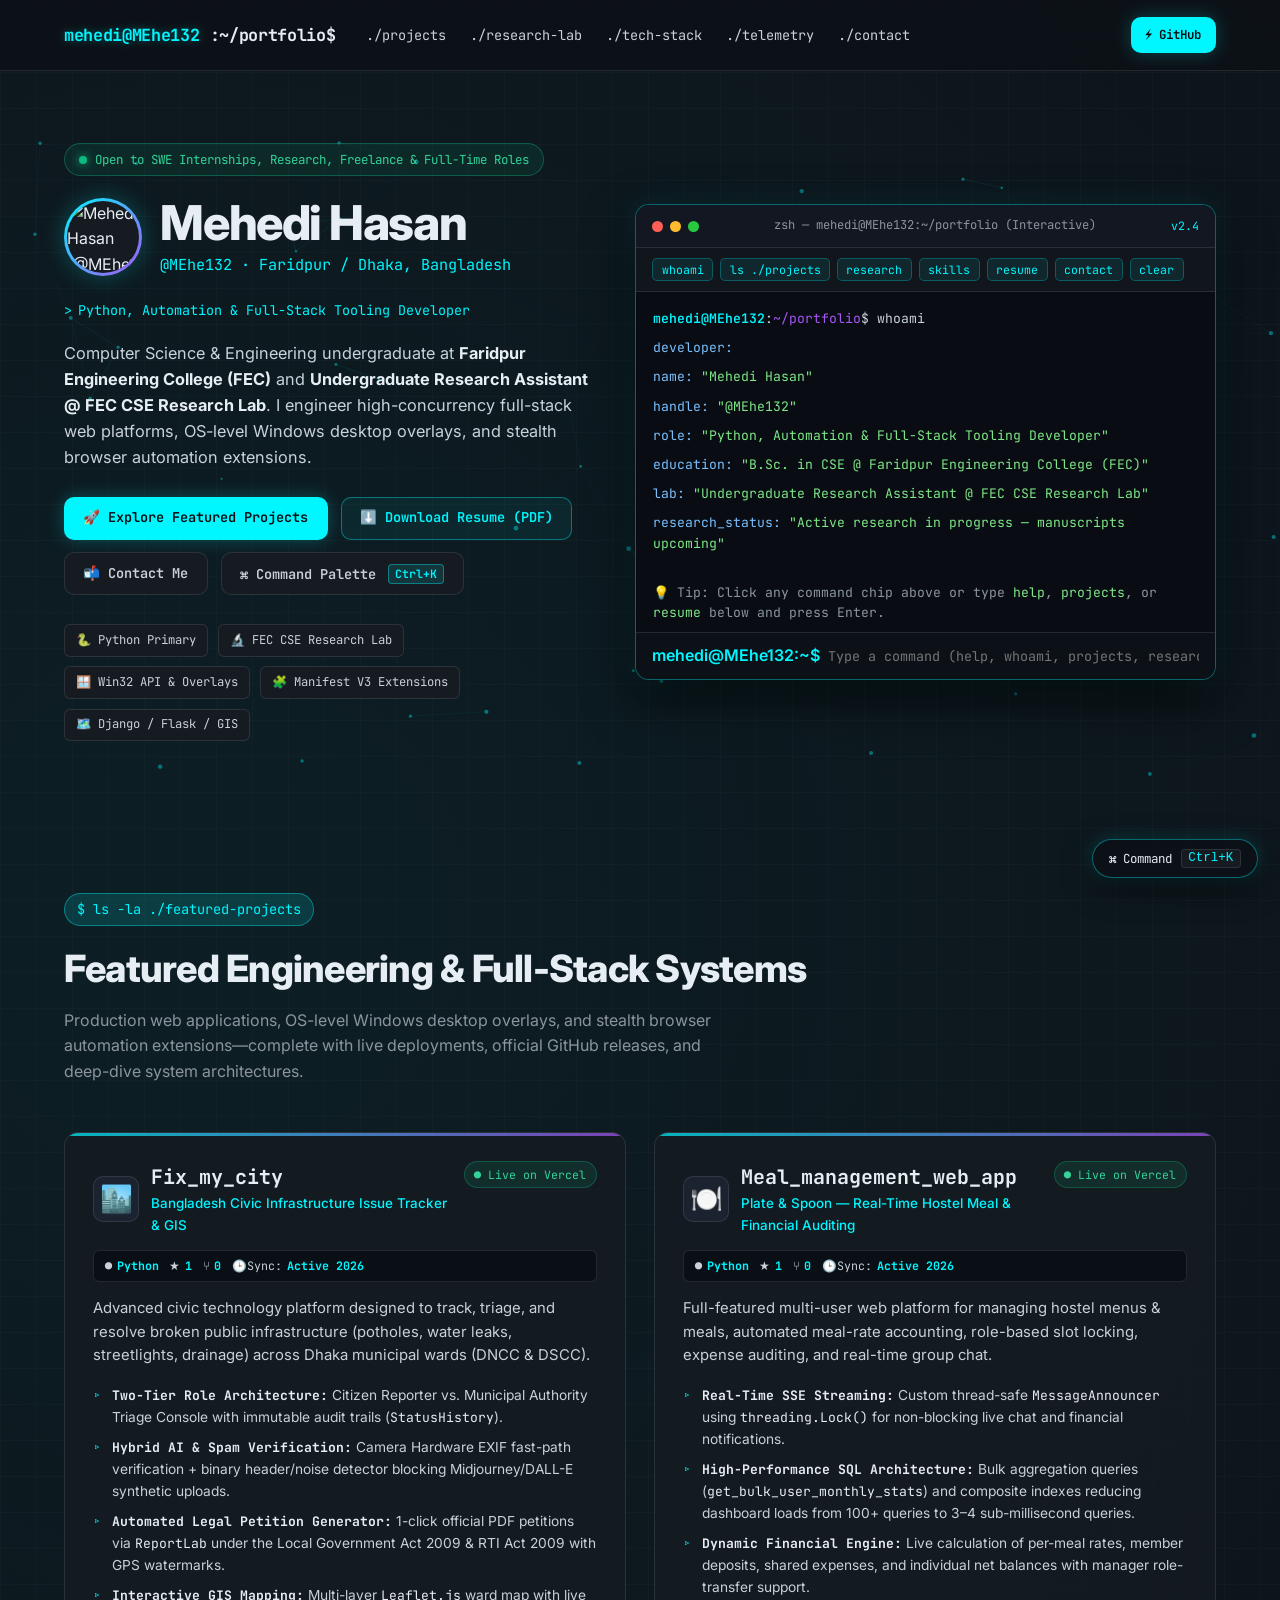
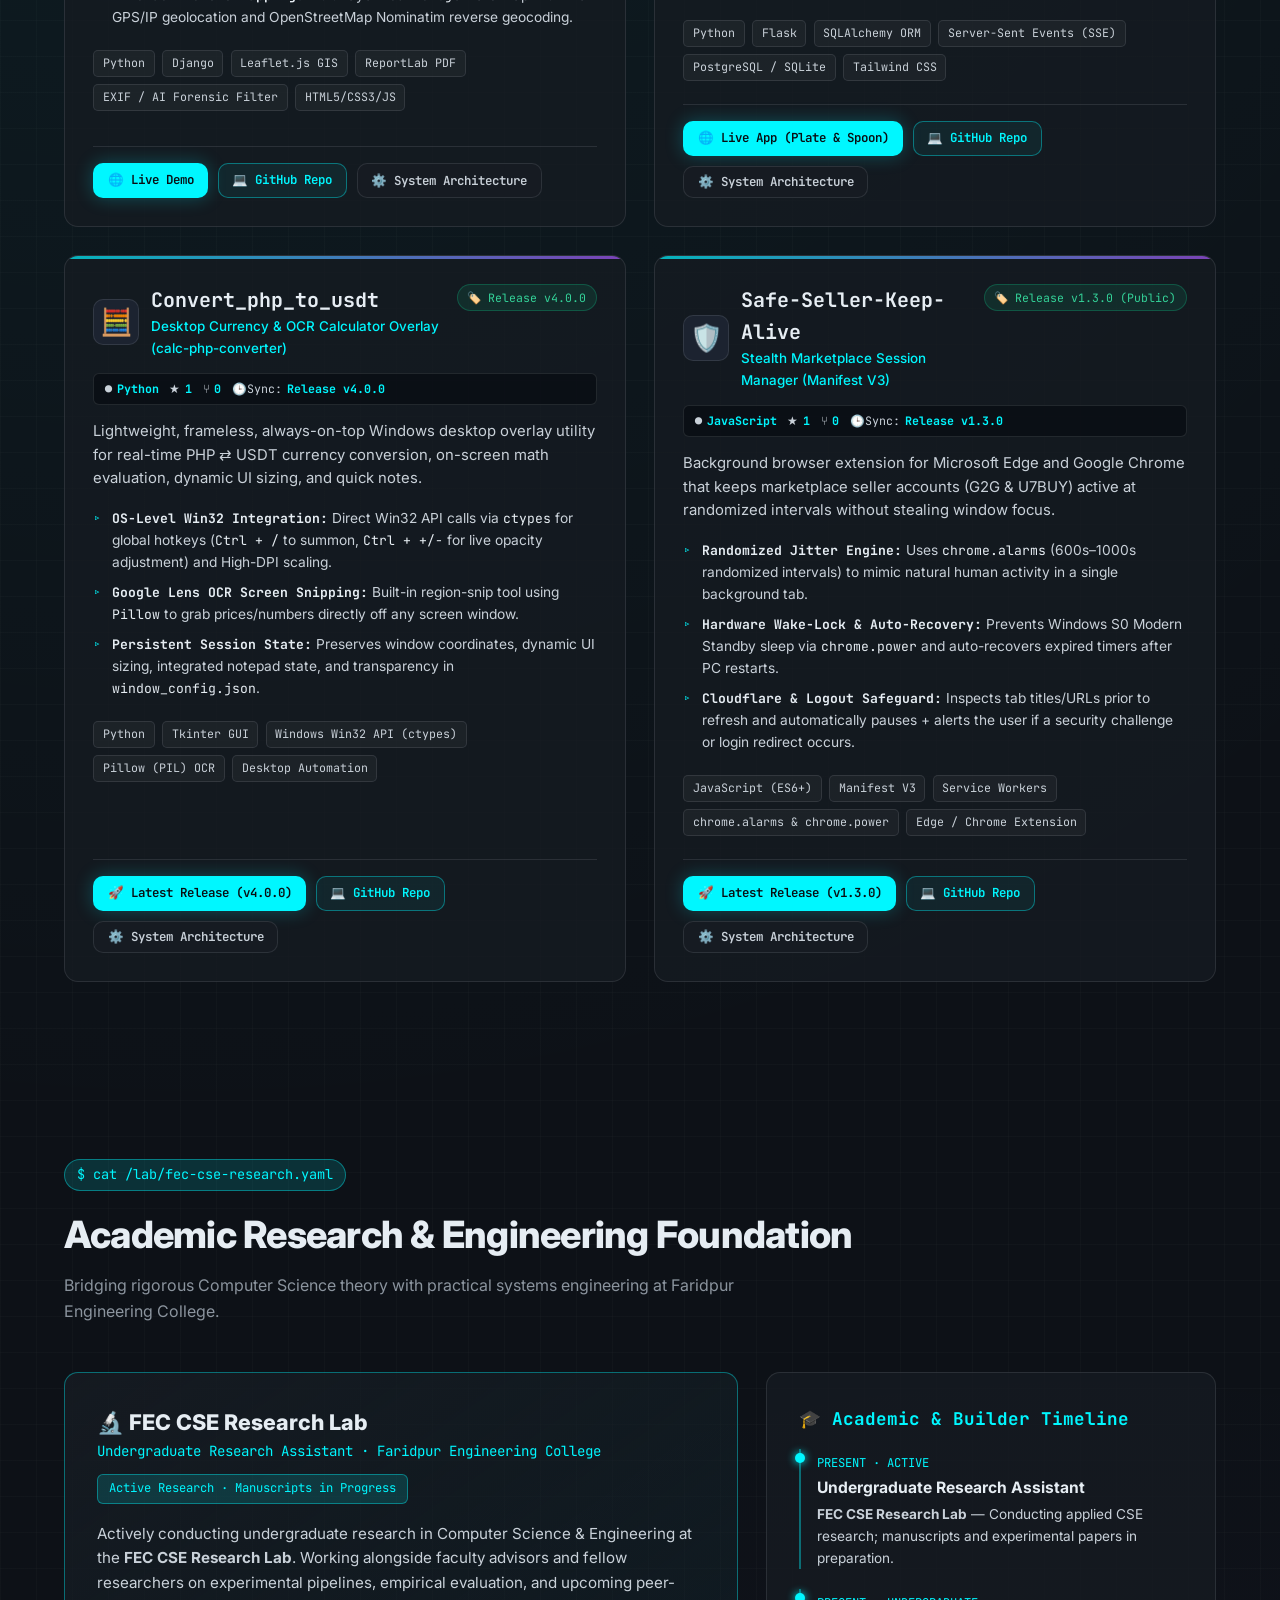
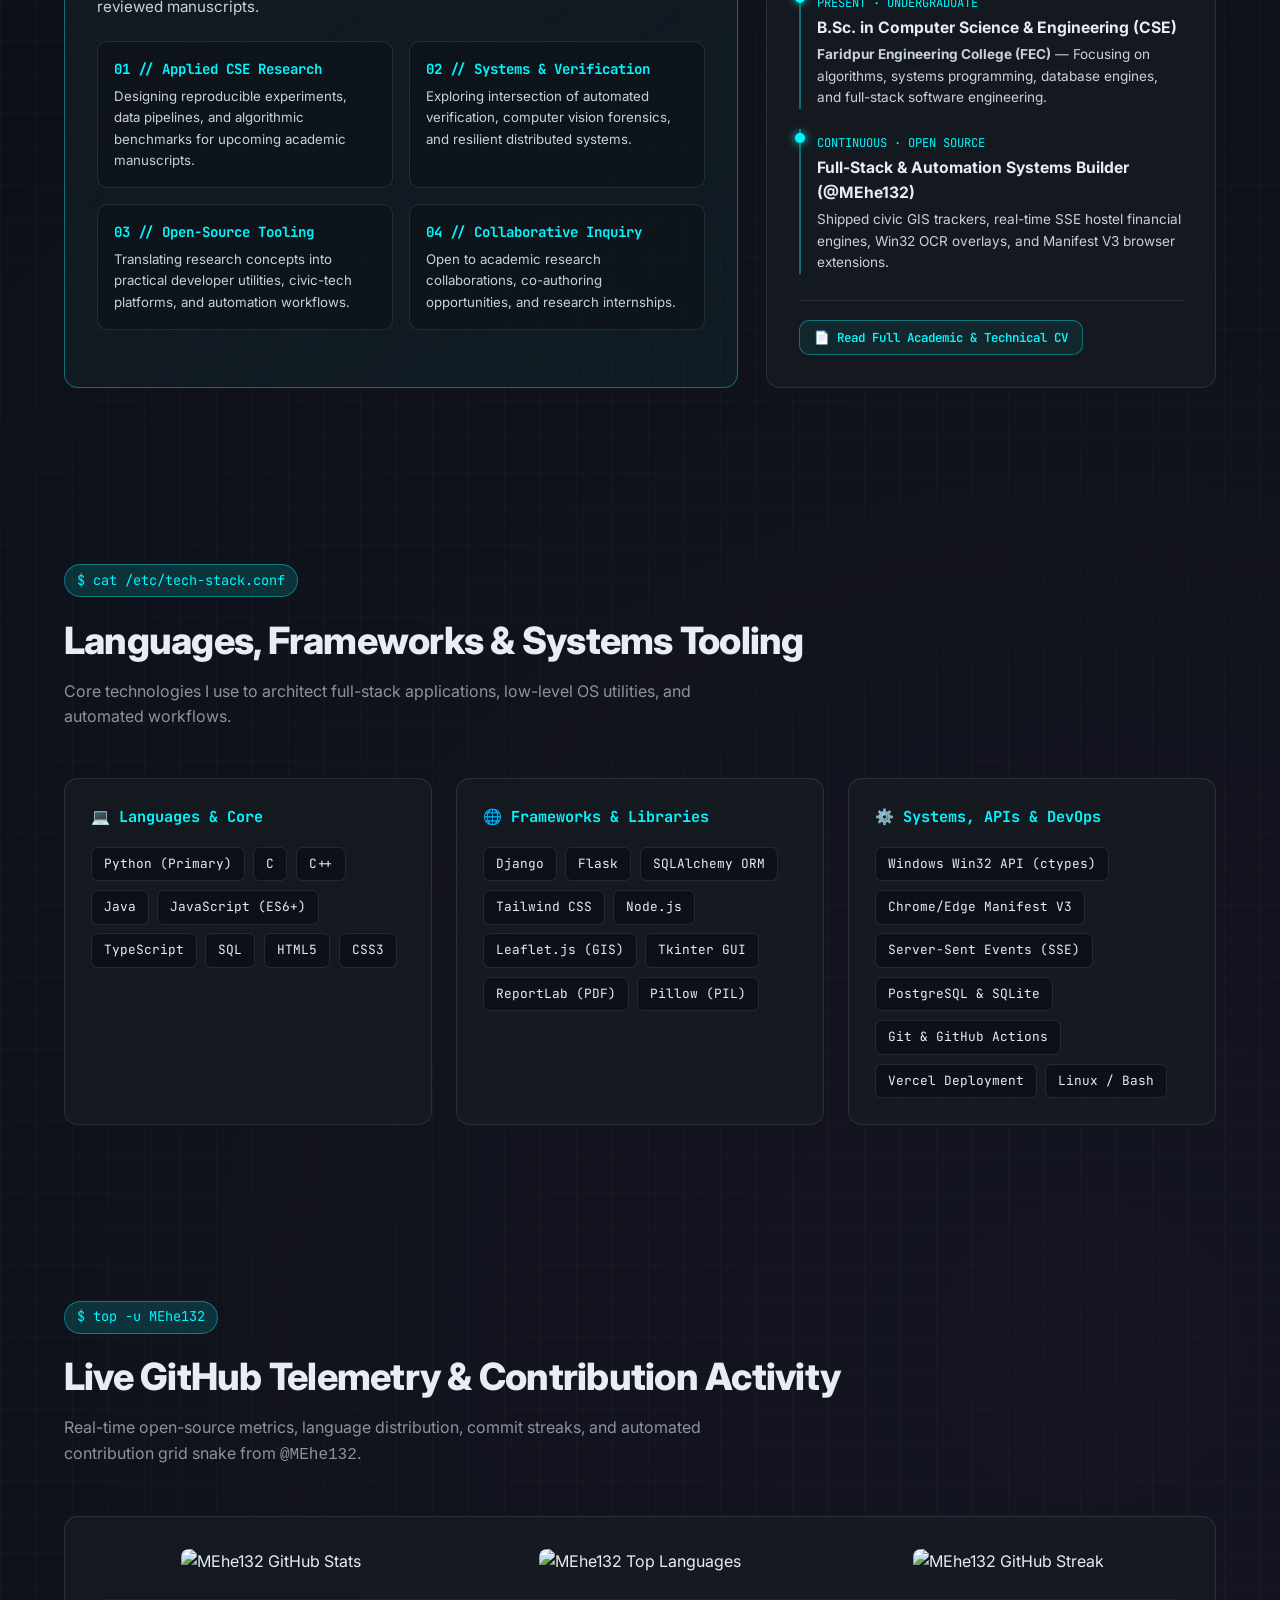
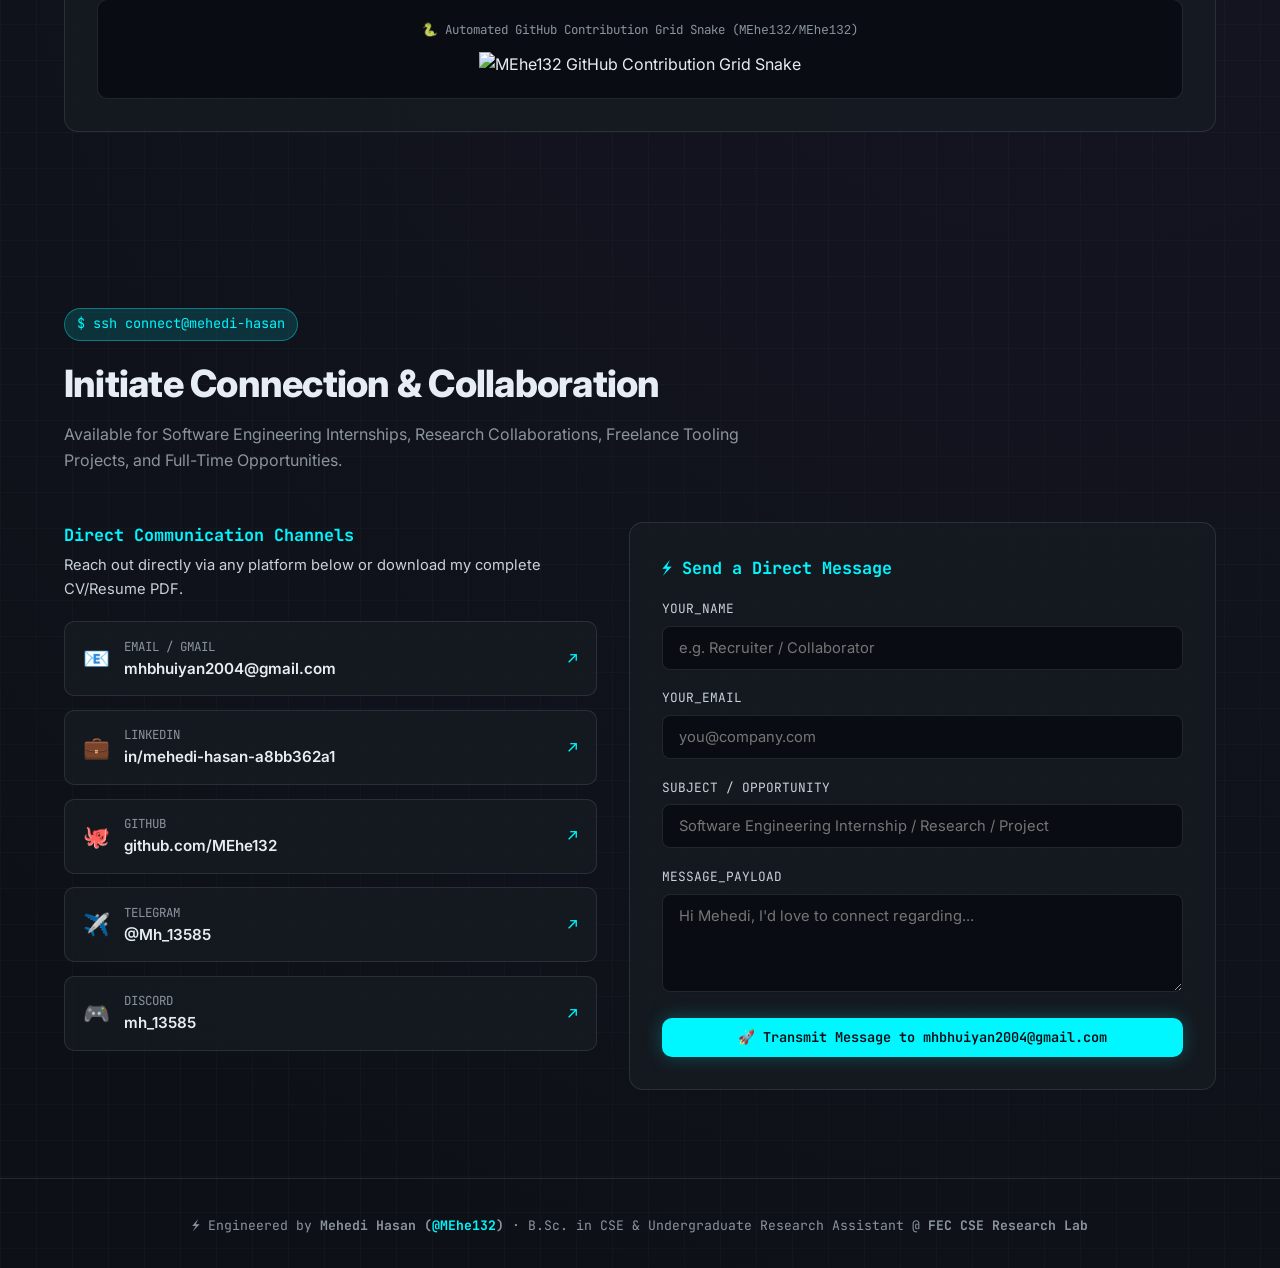
==== index.html @ b407f509 "v2.1.0: Cache-bust styles.css & script.js, remove all brand-cursor elements, and enforce strict sing" ====
<!DOCTYPE html>
<html lang="en">
<head>
  <meta charset="UTF-8" />
  <meta name="viewport" content="width=device-width, initial-scale=1.0" />
  <title>Mehedi Hasan (MEhe132) — Python, Automation &amp; Full-Stack Tooling Developer</title>
  <meta name="description" content="Portfolio of Mehedi Hasan (@MEhe132) — Python, Automation & Full-Stack Tooling Developer, B.Sc. in CSE Undergraduate & Research Assistant at FEC CSE Research Lab, Faridpur Engineering College." />
  <meta name="author" content="Mehedi Hasan" />
  <meta name="theme-color" content="#0D1117" />

  <!-- Open Graph / Social Preview -->
  <meta property="og:type" content="website" />
  <meta property="og:title" content="Mehedi Hasan (@MEhe132) — Developer &amp; CSE Research Portfolio" />
  <meta property="og:description" content="Python, Automation & Full-Stack Builder ⚡ | CSE Undergrad & Research Assistant @ FEC CSE Research Lab 🔬 | Building tools, web apps & extensions." />
  <meta property="og:image" content="https://github.com/MEhe132.png" />

  <!-- Google Fonts: Inter & JetBrains Mono -->
  <link rel="preconnect" href="https://fonts.googleapis.com" />
  <link rel="preconnect" href="https://fonts.gstatic.com" crossorigin />
  <link href="https://fonts.googleapis.com/css2?family=Inter:wght@400;500;600;700;800&family=JetBrains+Mono:ital,wght@0,400;0,500;0,600;0,700;1,400&display=swap" rel="stylesheet" />

  <link rel="icon" type="image/png" href="https://github.com/MEhe132.png" />
  <link rel="stylesheet" href="styles.css?v=2.1.0" />
</head>
<body>

  <!-- ======================= TOP NAVIGATION ======================= -->
  <header class="navbar">
    <div class="container nav-inner">
      <a href="#top" class="brand">
        <span class="brand-prompt">mehedi@MEhe132</span><span>:~/portfolio$</span>
      </a>

      <nav aria-label="Primary Navigation">
        <ul class="nav-links">
          <li><a href="#projects">./projects</a></li>
          <li><a href="#research">./research-lab</a></li>
          <li><a href="#skills">./tech-stack</a></li>
          <li><a href="#telemetry">./telemetry</a></li>
          <li><a href="#contact">./contact</a></li>
        </ul>
      </nav>

      <div class="nav-actions">
        <span class="btn btn-outline btn-sm" style="visibility: hidden; pointer-events: none;" aria-hidden="true">
          📄 View / Download CV
        </span>
        <a href="https://github.com/MEhe132" target="_blank" rel="noopener" class="btn btn-primary btn-sm">
          ⚡ GitHub
        </a>
      </div>
    </div>
  </header>

  <main id="top">
    <!-- ======================= HERO SECTION ======================= -->
    <section class="hero">
      <canvas id="cyber-network-canvas" aria-hidden="true"></canvas>
      <div class="container hero-grid">
        <!-- Left Column: Identity & CTA -->
        <div>
          <div class="status-pill">
            <span class="status-dot"></span>
            <span>Open to SWE Internships, Research, Freelance &amp; Full-Time Roles</span>
          </div>

          <div class="hero-identity">
            <div class="avatar-wrap">
              <img src="https://github.com/MEhe132.png" alt="Mehedi Hasan (@MEhe132)" fetchpriority="high" />
            </div>
            <div>
              <h1 class="hero-name">Mehedi Hasan</h1>
              <div class="hero-handle">@MEhe132 · Faridpur / Dhaka, Bangladesh</div>
            </div>
          </div>

          <div class="hero-typing-wrap" aria-live="polite">
            <span class="hero-typing-prefix">&gt;</span>
            <span id="hero-typing-text">Python, Automation &amp; Full-Stack Tooling Developer</span>
          </div>

          <p class="hero-bio">
            Computer Science &amp; Engineering undergraduate at <strong>Faridpur Engineering College (FEC)</strong> and
            <strong>Undergraduate Research Assistant @ FEC CSE Research Lab</strong>. I engineer high-concurrency full-stack web platforms,
            OS-level Windows desktop overlays, and stealth browser automation extensions.
          </p>

          <div class="hero-cta-group">
            <a href="#projects" class="btn btn-primary">🚀 Explore Featured Projects</a>
            <a href="assets/Mehedi_Hasan_Resume.pdf" download="Mehedi_Hasan_Resume.pdf" class="btn btn-outline">⬇️ Download Resume (PDF)</a>
            <a href="#contact" class="btn btn-ghost">📬 Contact Me</a>
            <button type="button" class="btn btn-ghost" id="hero-cmdk-btn" title="Open Command Palette (Ctrl + K)">
              ⌘ Command Palette <kbd class="kbd-hint">Ctrl+K</kbd>
            </button>
          </div>

          <div class="quick-badges">
            <span class="quick-badge">🐍 Python Primary</span>
            <span class="quick-badge">🔬 FEC CSE Research Lab</span>
            <span class="quick-badge">🪟 Win32 API &amp; Overlays</span>
            <span class="quick-badge">🧩 Manifest V3 Extensions</span>
            <span class="quick-badge">🗺️ Django / Flask / GIS</span>
          </div>
        </div>

        <!-- Right Column: Interactive Terminal Emulator -->
        <div class="terminal-card" aria-label="Interactive Developer Terminal">
          <div class="terminal-header">
            <div class="terminal-dots">
              <span class="dot red"></span>
              <span class="dot yellow"></span>
              <span class="dot green"></span>
            </div>
            <div class="terminal-title">zsh — mehedi@MEhe132:~/portfolio (Interactive)</div>
            <div style="font-family: var(--font-mono); font-size: 0.72rem; color: var(--cyan);">v2.4</div>
          </div>

          <div class="terminal-chips" aria-label="Quick terminal commands">
            <button type="button" class="cmd-chip" data-cmd="whoami">whoami</button>
            <button type="button" class="cmd-chip" data-cmd="projects">ls ./projects</button>
            <button type="button" class="cmd-chip" data-cmd="research">research</button>
            <button type="button" class="cmd-chip" data-cmd="skills">skills</button>
            <button type="button" class="cmd-chip" data-cmd="resume">resume</button>
            <button type="button" class="cmd-chip" data-cmd="contact">contact</button>
            <button type="button" class="cmd-chip" data-cmd="clear">clear</button>
          </div>

          <div class="terminal-body" id="terminal-output">
            <div class="term-line"><span class="term-prompt">mehedi@MEhe132</span>:<span class="term-path">~/portfolio</span>$ whoami</div>
            <div class="term-line"><span class="term-key">developer:</span></div>
            <div class="term-line">  <span class="term-key">name:</span> <span class="term-string">"Mehedi Hasan"</span></div>
            <div class="term-line">  <span class="term-key">handle:</span> <span class="term-string">"@MEhe132"</span></div>
            <div class="term-line">  <span class="term-key">role:</span> <span class="term-string">"Python, Automation &amp; Full-Stack Tooling Developer"</span></div>
            <div class="term-line">  <span class="term-key">education:</span> <span class="term-string">"B.Sc. in CSE @ Faridpur Engineering College (FEC)"</span></div>
            <div class="term-line">  <span class="term-key">lab:</span> <span class="term-string">"Undergraduate Research Assistant @ FEC CSE Research Lab"</span></div>
            <div class="term-line">  <span class="term-key">research_status:</span> <span class="term-string">"Active research in progress — manuscripts upcoming"</span></div>
            <br />
            <div class="term-line" style="color: var(--text-muted);">💡 Tip: Click any command chip above or type <span class="term-string">help</span>, <span class="term-string">projects</span>, or <span class="term-string">resume</span> below and press Enter.</div>
          </div>

          <div class="terminal-input-row">
            <span class="term-prompt">mehedi@MEhe132:~$</span>
            <input
              type="text"
              id="terminal-input"
              class="terminal-input"
              placeholder="Type a command (help, whoami, projects, research, skills, resume, clear)..."
              autocomplete="off"
              aria-label="Terminal command input"
            />
          </div>
        </div>
      </div>
    </section>

    <!-- ======================= FEATURED PROJECTS ======================= -->
    <section id="projects">
      <div class="container">
        <div class="section-header">
          <div class="section-cmd">$ ls -la ./featured-projects</div>
          <h2 class="section-title">Featured Engineering &amp; Full-Stack Systems</h2>
          <p class="section-subtitle">
            Production web applications, OS-level Windows desktop overlays, and stealth browser automation extensions—complete with live deployments, official GitHub releases, and deep-dive system architectures.
          </p>
        </div>

        <div class="projects-grid">
          <!-- PROJECT 1: Fix_my_city -->
          <article class="project-card scroll-reveal" data-repo="Fix_my_city" data-tilt>
            <div>
              <div class="project-top-bar">
                <div class="project-icon-title">
                  <div class="project-emoji">🏙️</div>
                  <div>
                    <h3 class="project-title">Fix_my_city</h3>
                    <div class="project-subtitle">Bangladesh Civic Infrastructure Issue Tracker &amp; GIS</div>
                  </div>
                </div>
                <span class="project-status-badge">● Live on Vercel</span>
              </div>
              <div class="repo-live-telemetry" data-repo-meta="Fix_my_city">
                <span class="repo-stat">⚡ Live GitHub Sync...</span>
              </div>

              <p class="project-desc">
                Advanced civic technology platform designed to track, triage, and resolve broken public infrastructure (potholes, water leaks, streetlights, drainage) across Dhaka municipal wards (DNCC &amp; DSCC).
              </p>

              <ul class="project-highlights">
                <li><strong>Two-Tier Role Architecture:</strong> Citizen Reporter vs. Municipal Authority Triage Console with immutable audit trails (<code>StatusHistory</code>).</li>
                <li><strong>Hybrid AI &amp; Spam Verification:</strong> Camera Hardware EXIF fast-path verification + binary header/noise detector blocking Midjourney/DALL-E synthetic uploads.</li>
                <li><strong>Automated Legal Petition Generator:</strong> 1-click official PDF petitions via <code>ReportLab</code> under the Local Government Act 2009 &amp; RTI Act 2009 with GPS watermarks.</li>
                <li><strong>Interactive GIS Mapping:</strong> Multi-layer <code>Leaflet.js</code> ward map with live GPS/IP geolocation and OpenStreetMap Nominatim reverse geocoding.</li>
              </ul>

              <div class="tech-tags">
                <span class="tech-tag">Python</span>
                <span class="tech-tag">Django</span>
                <span class="tech-tag">Leaflet.js GIS</span>
                <span class="tech-tag">ReportLab PDF</span>
                <span class="tech-tag">EXIF / AI Forensic Filter</span>
                <span class="tech-tag">HTML5/CSS3/JS</span>
              </div>
            </div>

            <div class="project-actions">
              <a href="https://fix-my-city-rouge-three.vercel.app/" target="_blank" rel="noopener" class="btn btn-primary btn-sm">
                🌐 Live Demo
              </a>
              <a href="https://github.com/MEhe132/Fix_my_city" target="_blank" rel="noopener" class="btn btn-outline btn-sm">
                💻 GitHub Repo
              </a>
              <button type="button" class="btn btn-ghost btn-sm" data-modal-target="modal-fix-my-city">
                ⚙️ System Architecture
              </button>
            </div>
          </article>

          <!-- PROJECT 2: Meal_management_web_app (Plate & Spoon) -->
          <article class="project-card scroll-reveal" data-repo="Meal_management_web_app" data-tilt>
            <div>
              <div class="project-top-bar">
                <div class="project-icon-title">
                  <div class="project-emoji">🍽️</div>
                  <div>
                    <h3 class="project-title">Meal_management_web_app</h3>
                    <div class="project-subtitle">Plate &amp; Spoon — Real-Time Hostel Meal &amp; Financial Auditing</div>
                  </div>
                </div>
                <span class="project-status-badge">● Live on Vercel</span>
              </div>
              <div class="repo-live-telemetry" data-repo-meta="Meal_management_web_app">
                <span class="repo-stat">⚡ Live GitHub Sync...</span>
              </div>

              <p class="project-desc">
                Full-featured multi-user web platform for managing hostel menus &amp; meals, automated meal-rate accounting, role-based slot locking, expense auditing, and real-time group chat.
              </p>

              <ul class="project-highlights">
                <li><strong>Real-Time SSE Streaming:</strong> Custom thread-safe <code>MessageAnnouncer</code> using <code>threading.Lock()</code> for non-blocking live chat and financial notifications.</li>
                <li><strong>High-Performance SQL Architecture:</strong> Bulk aggregation queries (<code>get_bulk_user_monthly_stats</code>) and composite indexes reducing dashboard loads from 100+ queries to 3–4 sub-millisecond queries.</li>
                <li><strong>Dynamic Financial Engine:</strong> Live calculation of per-meal rates, member deposits, shared expenses, and individual net balances with manager role-transfer support.</li>
              </ul>

              <div class="tech-tags">
                <span class="tech-tag">Python</span>
                <span class="tech-tag">Flask</span>
                <span class="tech-tag">SQLAlchemy ORM</span>
                <span class="tech-tag">Server-Sent Events (SSE)</span>
                <span class="tech-tag">PostgreSQL / SQLite</span>
                <span class="tech-tag">Tailwind CSS</span>
              </div>
            </div>

            <div class="project-actions">
              <a href="https://fix-my-city-jotq.vercel.app/menu" target="_blank" rel="noopener" class="btn btn-primary btn-sm">
                🌐 Live App (Plate &amp; Spoon)
              </a>
              <a href="https://github.com/MEhe132/Meal_management_web_app" target="_blank" rel="noopener" class="btn btn-outline btn-sm">
                💻 GitHub Repo
              </a>
              <button type="button" class="btn btn-ghost btn-sm" data-modal-target="modal-meal-app">
                ⚙️ System Architecture
              </button>
            </div>
          </article>

          <!-- PROJECT 3: Convert_php_to_usdt -->
          <article class="project-card scroll-reveal" data-repo="Convert_php_to_usdt" data-tilt>
            <div>
              <div class="project-top-bar">
                <div class="project-icon-title">
                  <div class="project-emoji">🧮</div>
                  <div>
                    <h3 class="project-title">Convert_php_to_usdt</h3>
                    <div class="project-subtitle">Desktop Currency &amp; OCR Calculator Overlay (calc-php-converter)</div>
                  </div>
                </div>
                <span class="project-status-badge">🏷️ Release v4.0.0</span>
              </div>
              <div class="repo-live-telemetry" data-repo-meta="Convert_php_to_usdt">
                <span class="repo-stat">⚡ Live GitHub Sync...</span>
              </div>

              <p class="project-desc">
                Lightweight, frameless, always-on-top Windows desktop overlay utility for real-time PHP ⇄ USDT currency conversion, on-screen math evaluation, dynamic UI sizing, and quick notes.
              </p>

              <ul class="project-highlights">
                <li><strong>OS-Level Win32 Integration:</strong> Direct Win32 API calls via <code>ctypes</code> for global hotkeys (<code>Ctrl + /</code> to summon, <code>Ctrl + +/-</code> for live opacity adjustment) and High-DPI scaling.</li>
                <li><strong>Google Lens OCR Screen Snipping:</strong> Built-in region-snip tool using <code>Pillow</code> to grab prices/numbers directly off any screen window.</li>
                <li><strong>Persistent Session State:</strong> Preserves window coordinates, dynamic UI sizing, integrated notepad state, and transparency in <code>window_config.json</code>.</li>
              </ul>

              <div class="tech-tags">
                <span class="tech-tag">Python</span>
                <span class="tech-tag">Tkinter GUI</span>
                <span class="tech-tag">Windows Win32 API (ctypes)</span>
                <span class="tech-tag">Pillow (PIL) OCR</span>
                <span class="tech-tag">Desktop Automation</span>
              </div>
            </div>

            <div class="project-actions">
              <a href="https://github.com/MEhe132/Convert_php_to_usdt/releases/tag/v4.0.0" target="_blank" rel="noopener" class="btn btn-primary btn-sm">
                🚀 Latest Release (v4.0.0)
              </a>
              <a href="https://github.com/MEhe132/Convert_php_to_usdt" target="_blank" rel="noopener" class="btn btn-outline btn-sm">
                💻 GitHub Repo
              </a>
              <button type="button" class="btn btn-ghost btn-sm" data-modal-target="modal-php-converter">
                ⚙️ System Architecture
              </button>
            </div>
          </article>

          <!-- PROJECT 4: Safe-Seller-Keep-Alive -->
          <article class="project-card scroll-reveal" data-repo="Safe-Seller-Keep-Alive" data-tilt>
            <div>
              <div class="project-top-bar">
                <div class="project-icon-title">
                  <div class="project-emoji">🛡️</div>
                  <div>
                    <h3 class="project-title">Safe-Seller-Keep-Alive</h3>
                    <div class="project-subtitle">Stealth Marketplace Session Manager (Manifest V3)</div>
                  </div>
                </div>
                <span class="project-status-badge">🏷️ Release v1.3.0 (Public)</span>
              </div>
              <div class="repo-live-telemetry" data-repo-meta="Safe-Seller-Keep-Alive">
                <span class="repo-stat">⚡ Live GitHub Sync...</span>
              </div>

              <p class="project-desc">
                Background browser extension for Microsoft Edge and Google Chrome that keeps marketplace seller accounts (G2G &amp; U7BUY) active at randomized intervals without stealing window focus.
              </p>

              <ul class="project-highlights">
                <li><strong>Randomized Jitter Engine:</strong> Uses <code>chrome.alarms</code> (600s–1000s randomized intervals) to mimic natural human activity in a single background tab.</li>
                <li><strong>Hardware Wake-Lock &amp; Auto-Recovery:</strong> Prevents Windows S0 Modern Standby sleep via <code>chrome.power</code> and auto-recovers expired timers after PC restarts.</li>
                <li><strong>Cloudflare &amp; Logout Safeguard:</strong> Inspects tab titles/URLs prior to refresh and automatically pauses + alerts the user if a security challenge or login redirect occurs.</li>
              </ul>

              <div class="tech-tags">
                <span class="tech-tag">JavaScript (ES6+)</span>
                <span class="tech-tag">Manifest V3</span>
                <span class="tech-tag">Service Workers</span>
                <span class="tech-tag">chrome.alarms &amp; chrome.power</span>
                <span class="tech-tag">Edge / Chrome Extension</span>
              </div>
            </div>

            <div class="project-actions">
              <a href="https://github.com/MEhe132/Safe-Seller-Keep-Alive/releases/tag/v1.3.0" target="_blank" rel="noopener" class="btn btn-primary btn-sm">
                🚀 Latest Release (v1.3.0)
              </a>
              <a href="https://github.com/MEhe132/Safe-Seller-Keep-Alive" target="_blank" rel="noopener" class="btn btn-outline btn-sm">
                💻 GitHub Repo
              </a>
              <button type="button" class="btn btn-ghost btn-sm" data-modal-target="modal-safe-seller">
                ⚙️ System Architecture
              </button>
            </div>
          </article>
        </div>
      </div>
    </section>

    <!-- ======================= RESEARCH & EDUCATION ======================= -->
    <section id="research">
      <div class="container">
        <div class="section-header">
          <div class="section-cmd">$ cat /lab/fec-cse-research.yaml</div>
          <h2 class="section-title">Academic Research &amp; Engineering Foundation</h2>
          <p class="section-subtitle">
            Bridging rigorous Computer Science theory with practical systems engineering at Faridpur Engineering College.
          </p>
        </div>

        <div class="research-grid">
          <!-- Left: Research Lab Spotlight -->
          <div class="research-card highlight scroll-reveal">
            <div class="lab-header">
              <div>
                <h3 style="font-size: 1.35rem; font-weight: 800;">🔬 FEC CSE Research Lab</h3>
                <p style="color: var(--cyan); font-family: var(--font-mono); font-size: 0.88rem;">
                  Undergraduate Research Assistant · Faridpur Engineering College
                </p>
              </div>
              <span class="lab-badge">Active Research · Manuscripts in Progress</span>
            </div>

            <p style="color: var(--text-secondary); font-size: 0.95rem; margin-bottom: 1rem;">
              Actively conducting undergraduate research in Computer Science &amp; Engineering at the <strong>FEC CSE Research Lab</strong>. Working alongside faculty advisors and fellow researchers on experimental pipelines, empirical evaluation, and upcoming peer-reviewed manuscripts.
            </p>

            <div class="research-pillars">
              <div class="pillar-item">
                <h4>01 // Applied CSE Research</h4>
                <p>Designing reproducible experiments, data pipelines, and algorithmic benchmarks for upcoming academic manuscripts.</p>
              </div>
              <div class="pillar-item">
                <h4>02 // Systems &amp; Verification</h4>
                <p>Exploring intersection of automated verification, computer vision forensics, and resilient distributed systems.</p>
              </div>
              <div class="pillar-item">
                <h4>03 // Open-Source Tooling</h4>
                <p>Translating research concepts into practical developer utilities, civic-tech platforms, and automation workflows.</p>
              </div>
              <div class="pillar-item">
                <h4>04 // Collaborative Inquiry</h4>
                <p>Open to academic research collaborations, co-authoring opportunities, and research internships.</p>
              </div>
            </div>
          </div>

          <!-- Right: Education & Career Timeline -->
          <div class="research-card scroll-reveal">
            <h3 style="font-family: var(--font-mono); font-size: 1.1rem; color: var(--cyan); margin-bottom: 1rem;">
              🎓 Academic &amp; Builder Timeline
            </h3>

            <div class="timeline-list">
              <div class="timeline-node">
                <span>PRESENT · ACTIVE</span>
                <h4>Undergraduate Research Assistant</h4>
                <p><strong>FEC CSE Research Lab</strong> — Conducting applied CSE research; manuscripts and experimental papers in preparation.</p>
              </div>

              <div class="timeline-node">
                <span>PRESENT · UNDERGRADUATE</span>
                <h4>B.Sc. in Computer Science &amp; Engineering (CSE)</h4>
                <p><strong>Faridpur Engineering College (FEC)</strong> — Focusing on algorithms, systems programming, database engines, and full-stack software engineering.</p>
              </div>

              <div class="timeline-node">
                <span>CONTINUOUS · OPEN SOURCE</span>
                <h4>Full-Stack &amp; Automation Systems Builder (@MEhe132)</h4>
                <p>Shipped civic GIS trackers, real-time SSE hostel financial engines, Win32 OCR overlays, and Manifest V3 browser extensions.</p>
              </div>
            </div>

            <div style="margin-top: 1.6rem; padding-top: 1.2rem; border-top: 1px solid var(--border-subtle); display: flex; gap: 0.75rem; flex-wrap: wrap;">
              <a href="assets/Mehedi_Hasan_Resume.pdf" target="_blank" rel="noopener" class="btn btn-outline btn-sm">
                📄 Read Full Academic &amp; Technical CV
              </a>
            </div>
          </div>
        </div>
      </div>
    </section>

    <!-- ======================= TECH STACK & SKILLS ======================= -->
    <section id="skills">
      <div class="container">
        <div class="section-header">
          <div class="section-cmd">$ cat /etc/tech-stack.conf</div>
          <h2 class="section-title">Languages, Frameworks &amp; Systems Tooling</h2>
          <p class="section-subtitle">
            Core technologies I use to architect full-stack applications, low-level OS utilities, and automated workflows.
          </p>
        </div>

        <div class="skills-grid">
          <div class="skill-category scroll-reveal">
            <h3 class="skill-cat-title">💻 Languages &amp; Core</h3>
            <div class="skill-pills">
              <span class="skill-pill">Python (Primary)</span>
              <span class="skill-pill">C</span>
              <span class="skill-pill">C++</span>
              <span class="skill-pill">Java</span>
              <span class="skill-pill">JavaScript (ES6+)</span>
              <span class="skill-pill">TypeScript</span>
              <span class="skill-pill">SQL</span>
              <span class="skill-pill">HTML5</span>
              <span class="skill-pill">CSS3</span>
            </div>
          </div>

          <div class="skill-category scroll-reveal">
            <h3 class="skill-cat-title">🌐 Frameworks &amp; Libraries</h3>
            <div class="skill-pills">
              <span class="skill-pill">Django</span>
              <span class="skill-pill">Flask</span>
              <span class="skill-pill">SQLAlchemy ORM</span>
              <span class="skill-pill">Tailwind CSS</span>
              <span class="skill-pill">Node.js</span>
              <span class="skill-pill">Leaflet.js (GIS)</span>
              <span class="skill-pill">Tkinter GUI</span>
              <span class="skill-pill">ReportLab (PDF)</span>
              <span class="skill-pill">Pillow (PIL)</span>
            </div>
          </div>

          <div class="skill-category scroll-reveal">
            <h3 class="skill-cat-title">⚙️ Systems, APIs &amp; DevOps</h3>
            <div class="skill-pills">
              <span class="skill-pill">Windows Win32 API (ctypes)</span>
              <span class="skill-pill">Chrome/Edge Manifest V3</span>
              <span class="skill-pill">Server-Sent Events (SSE)</span>
              <span class="skill-pill">PostgreSQL &amp; SQLite</span>
              <span class="skill-pill">Git &amp; GitHub Actions</span>
              <span class="skill-pill">Vercel Deployment</span>
              <span class="skill-pill">Linux / Bash</span>
            </div>
          </div>
        </div>
      </div>
    </section>

    <!-- ======================= GITHUB TELEMETRY & SNAKE ======================= -->
    <section id="telemetry">
      <div class="container">
        <div class="section-header">
          <div class="section-cmd">$ top -u MEhe132</div>
          <h2 class="section-title">Live GitHub Telemetry &amp; Contribution Activity</h2>
          <p class="section-subtitle">
            Real-time open-source metrics, language distribution, commit streaks, and automated contribution grid snake from <code>@MEhe132</code>.
          </p>
        </div>

        <div class="telemetry-wrap scroll-reveal">
          <div class="telemetry-cards">
            <img
              loading="lazy"
              src="https://github-readme-stats.vercel.app/api?username=MEhe132&show_icons=true&theme=tokyonight&hide_border=true&bg_color=0D1117&title_color=00F7FF&icon_color=00F7FF&text_color=C9D1D9&include_all_commits=true&count_private=true"
              alt="MEhe132 GitHub Stats"
            />
            <img
              loading="lazy"
              src="https://github-readme-stats.vercel.app/api/top-langs/?username=MEhe132&layout=compact&theme=tokyonight&hide_border=true&bg_color=0D1117&title_color=00F7FF&text_color=C9D1D9&langs_count=8"
              alt="MEhe132 Top Languages"
            />
            <img
              loading="lazy"
              src="https://streak-stats.demolab.com?user=MEhe132&theme=tokyonight&hide_border=true&background=0D1117&stroke=00F7FF&ring=00F7FF&fire=00F7FF&currStreakLabel=00F7FF"
              alt="MEhe132 GitHub Streak"
            />
          </div>

          <div class="snake-box">
            <div style="font-family: var(--font-mono); font-size: 0.78rem; color: var(--text-muted); margin-bottom: 0.65rem;">
              🐍 Automated GitHub Contribution Grid Snake (<code>MEhe132/MEhe132</code>)
            </div>
            <img
              loading="lazy"
              src="https://raw.githubusercontent.com/MEhe132/MEhe132/output/github-contribution-grid-snake-dark.svg"
              alt="MEhe132 GitHub Contribution Grid Snake"
            />
          </div>
        </div>
      </div>
    </section>

    <!-- ======================= CONTACT HUB & FORM ======================= -->
    <section id="contact">
      <div class="container">
        <div class="section-header">
          <div class="section-cmd">$ ssh connect@mehedi-hasan</div>
          <h2 class="section-title">Initiate Connection &amp; Collaboration</h2>
          <p class="section-subtitle">
            Available for Software Engineering Internships, Research Collaborations, Freelance Tooling Projects, and Full-Time Opportunities.
          </p>
        </div>

        <div class="contact-grid">
          <!-- Left: Direct Channels -->
          <div>
            <h3 style="font-family: var(--font-mono); font-size: 1.05rem; color: var(--cyan);">
              Direct Communication Channels
            </h3>
            <p style="color: var(--text-secondary); font-size: 0.92rem; margin-top: 0.35rem;">
              Reach out directly via any platform below or download my complete CV/Resume PDF.
            </p>

            <div class="social-cards">
              <a href="mailto:mhbhuiyan2004@gmail.com" class="social-item">
                <div class="social-left">
                  <span style="font-size: 1.35rem;">📧</span>
                  <div>
                    <div class="social-label">EMAIL / GMAIL</div>
                    <div class="social-handle">mhbhuiyan2004@gmail.com</div>
                  </div>
                </div>
                <span style="color: var(--cyan); font-family: var(--font-mono);">↗</span>
              </a>

              <a href="https://www.linkedin.com/in/mehedi-hasan-a8bb362a1/" target="_blank" rel="noopener" class="social-item">
                <div class="social-left">
                  <span style="font-size: 1.35rem;">💼</span>
                  <div>
                    <div class="social-label">LINKEDIN</div>
                    <div class="social-handle">in/mehedi-hasan-a8bb362a1</div>
                  </div>
                </div>
                <span style="color: var(--cyan); font-family: var(--font-mono);">↗</span>
              </a>

              <a href="https://github.com/MEhe132" target="_blank" rel="noopener" class="social-item">
                <div class="social-left">
                  <span style="font-size: 1.35rem;">🐙</span>
                  <div>
                    <div class="social-label">GITHUB</div>
                    <div class="social-handle">github.com/MEhe132</div>
                  </div>
                </div>
                <span style="color: var(--cyan); font-family: var(--font-mono);">↗</span>
              </a>

              <a href="https://t.me/Mh_13585" target="_blank" rel="noopener" class="social-item">
                <div class="social-left">
                  <span style="font-size: 1.35rem;">✈️</span>
                  <div>
                    <div class="social-label">TELEGRAM</div>
                    <div class="social-handle">@Mh_13585</div>
                  </div>
                </div>
                <span style="color: var(--cyan); font-family: var(--font-mono);">↗</span>
              </a>

              <a href="https://discord.com/users/mh_13585" target="_blank" rel="noopener" class="social-item">
                <div class="social-left">
                  <span style="font-size: 1.35rem;">🎮</span>
                  <div>
                    <div class="social-label">DISCORD</div>
                    <div class="social-handle">mh_13585</div>
                  </div>
                </div>
                <span style="color: var(--cyan); font-family: var(--font-mono);">↗</span>
              </a>
            </div>
          </div>

          <!-- Right: Quick Message Dispatch Form -->
          <div class="contact-form-card">
            <h3 style="font-family: var(--font-mono); font-size: 1.05rem; color: var(--cyan); margin-bottom: 1.1rem;">
              ⚡ Send a Direct Message
            </h3>
            <form id="portfolio-contact-form">
              <div class="form-group">
                <label for="cf-name">YOUR_NAME</label>
                <input type="text" id="cf-name" class="form-control" placeholder="e.g. Recruiter / Collaborator" required />
              </div>
              <div class="form-group">
                <label for="cf-email">YOUR_EMAIL</label>
                <input type="email" id="cf-email" class="form-control" placeholder="you@company.com" required />
              </div>
              <div class="form-group">
                <label for="cf-subject">SUBJECT / OPPORTUNITY</label>
                <input type="text" id="cf-subject" class="form-control" placeholder="Software Engineering Internship / Research / Project" required />
              </div>
              <div class="form-group">
                <label for="cf-message">MESSAGE_PAYLOAD</label>
                <textarea id="cf-message" rows="4" class="form-control" placeholder="Hi Mehedi, I'd love to connect regarding..." required></textarea>
              </div>
              <button type="submit" class="btn btn-primary" style="width: 100%;">
                🚀 Transmit Message to mhbhuiyan2004@gmail.com
              </button>
              <p id="cf-status" style="display: none; margin-top: 0.75rem; font-family: var(--font-mono); font-size: 0.8rem; color: #34D399;"></p>
            </form>
          </div>
        </div>
      </div>
    </section>
  </main>

  <!-- ======================= ARCHITECTURE DEEP-DIVE MODALS ======================= -->

  <!-- Modal 1: Fix_my_city -->
  <dialog id="modal-fix-my-city" class="arch-dialog" closedby="any" aria-labelledby="title-fix-my-city">
    <div class="modal-header">
      <h3 id="title-fix-my-city">🏙️ Fix_my_city — System Architecture &amp; Pipeline</h3>
      <button type="button" class="modal-close" aria-label="Close modal">✕</button>
    </div>
    <div class="modal-body">
      <div class="arch-diagram">[Citizen Reporter Upload]
        │
        ▼
┌──────────────────────────────────────────────────────────┐
│ Hybrid AI &amp; Spam Forensic Filter                         │
│  ├─ 1. Camera Hardware EXIF Fast-Path Verification       │
│  └─ 2. Binary Header &amp; Noise Analysis (Blocks Midjourney)│
└──────────────────────────────────────────────────────────┘
        │
        ▼
┌──────────────────────────────────────────────────────────┐
│ GIS &amp; Municipal Ward Routing (DNCC / DSCC)               │
│  ├─ Leaflet.js Multi-Layer Interactive Map               │
│  └─ OpenStreetMap Nominatim Reverse Geocoding            │
└──────────────────────────────────────────────────────────┘
        │
        ├──► [Municipal Authority Triage Console] ──► Immutable StatusHistory Audit Trail
        │
        └──► [ReportLab Statutory PDF Engine]     ──► Official Legal Petition (Local Govt Act &amp; RTI Act 2009)</div>
      <div class="arch-section-title">Key Engineering Decisions</div>
      <p style="color: var(--text-secondary); font-size: 0.9rem;">
        Built to prevent fake/AI-generated civic reports while empowering citizens with statutory PDF petitions watermarked with verified GPS coordinates and timestamps.
      </p>
      <div style="margin-top: 1.25rem; display: flex; gap: 0.75rem;">
        <a href="https://fix-my-city-rouge-three.vercel.app/" target="_blank" rel="noopener" class="btn btn-primary btn-sm">🌐 Open Live Demo</a>
        <a href="https://github.com/MEhe132/Fix_my_city" target="_blank" rel="noopener" class="btn btn-outline btn-sm">💻 View Source on GitHub</a>
      </div>
    </div>
  </dialog>

  <!-- Modal 2: Meal_management_web_app -->
  <dialog id="modal-meal-app" class="arch-dialog" closedby="any" aria-labelledby="title-meal-app">
    <div class="modal-header">
      <h3 id="title-meal-app">🍽️ Plate &amp; Spoon (Meal_management_web_app) — System Architecture</h3>
      <button type="button" class="modal-close" aria-label="Close modal">✕</button>
    </div>
    <div class="modal-body">
      <div class="arch-diagram">[Hostel Members / Managers]
        │
        ├──► Real-Time Event Bus: MessageAnnouncer (threading.Lock() + SSE Stream)
        │      └─ Instant Group Chat &amp; Live Slot-Lock Broadcasts (Zero Polling)
        │
        └──► High-Performance SQL Financial Engine (Flask + SQLAlchemy ORM)
               ├─ Composite Indexes on (user_id, date, meal_status)
               ├─ get_bulk_user_monthly_stats() ──► 100+ N+1 Queries reduced to 3-4 Queries
               └─ Live Per-Meal Rate, Deposits, Shared Expenses &amp; Net Balance Ledger</div>
      <div class="arch-section-title">Key Engineering Decisions</div>
      <p style="color: var(--text-secondary); font-size: 0.9rem;">
        Replaced traditional polling with a thread-safe Server-Sent Events (SSE) broadcaster and eliminated ORM N+1 bottlenecks using bulk SQL aggregations for sub-millisecond financial audits.
      </p>
      <div style="margin-top: 1.25rem; display: flex; gap: 0.75rem;">
        <a href="https://fix-my-city-jotq.vercel.app/menu" target="_blank" rel="noopener" class="btn btn-primary btn-sm">🌐 Open Live App</a>
        <a href="https://github.com/MEhe132/Meal_management_web_app" target="_blank" rel="noopener" class="btn btn-outline btn-sm">💻 View Source on GitHub</a>
      </div>
    </div>
  </dialog>

  <!-- Modal 3: Convert_php_to_usdt -->
  <dialog id="modal-php-converter" class="arch-dialog" closedby="any" aria-labelledby="title-php-converter">
    <div class="modal-header">
      <h3 id="title-php-converter">🧮 Convert_php_to_usdt (v4.0.0) — OS Overlay Architecture</h3>
      <button type="button" class="modal-close" aria-label="Close modal">✕</button>
    </div>
    <div class="modal-body">
      <div class="arch-diagram">[Windows OS User32 / Shcore APIs via Python ctypes]
        │
        ├─ Global Hotkey Listener: Ctrl + / (Summon/Focus) | Ctrl + +/- (Live Opacity)
        ├─ High-DPI Per-Monitor Scaling &amp; Frameless Always-On-Top Window
        │
        ├─ Screen Region Snipping Tool (Pillow / PIL) ──► Google Lens OCR Extraction
        └─ Bidirectional PHP ⇄ USDT Math Engine + Integrated Quick Notepad (window_config.json)</div>
      <div class="arch-section-title">Key Engineering Decisions</div>
      <p style="color: var(--text-secondary); font-size: 0.9rem;">
        Designed for zero-friction workflow while working or trading—combining low-level Win32 window management with instant OCR price capture and persistent JSON state.
      </p>
      <div style="margin-top: 1.25rem; display: flex; gap: 0.75rem;">
        <a href="https://github.com/MEhe132/Convert_php_to_usdt/releases/tag/v4.0.0" target="_blank" rel="noopener" class="btn btn-primary btn-sm">🚀 View Release v4.0.0</a>
        <a href="https://github.com/MEhe132/Convert_php_to_usdt" target="_blank" rel="noopener" class="btn btn-outline btn-sm">💻 View Source on GitHub</a>
      </div>
    </div>
  </dialog>

  <!-- Modal 4: Safe-Seller-Keep-Alive -->
  <dialog id="modal-safe-seller" class="arch-dialog" closedby="any" aria-labelledby="title-safe-seller">
    <div class="modal-header">
      <h3 id="title-safe-seller">🛡️ Safe-Seller-Keep-Alive (v1.3.0) — Manifest V3 Architecture</h3>
      <button type="button" class="modal-close" aria-label="Close modal">✕</button>
    </div>
    <div class="modal-body">
      <div class="arch-diagram">[Manifest V3 Background Service Worker]
        │
        ├─ Randomized Jitter Scheduler (chrome.alarms: 600s–1000s interval, 60s safety floor)
        ├─ Hardware Wake-Lock Engine (chrome.power 'display' lock + 24s heartbeat)
        ├─ Boot/Resume Auto-Recovery (Detects expired timers after PC shutdown/restart)
        └─ Pre-Refresh Safeguard Inspector
             ├─ Checks G2G &amp; U7BUY Tab URL / Title for Cloudflare Challenge or Login Redirect
             └─ Auto-Pauses &amp; Alerts Seller if Challenge Detected (Zero Focus Stealing)</div>
      <div class="arch-section-title">Key Engineering Decisions</div>
      <p style="color: var(--text-secondary); font-size: 0.9rem;">
        Engineered specifically for Manifest V3 service worker lifecycles—ensuring timers survive browser restarts and preventing Windows S0 Modern Standby from dropping seller status.
      </p>
      <div style="margin-top: 1.25rem; display: flex; gap: 0.75rem;">
        <a href="https://github.com/MEhe132/Safe-Seller-Keep-Alive/releases/tag/v1.3.0" target="_blank" rel="noopener" class="btn btn-primary btn-sm">🚀 View Release v1.3.0</a>
        <a href="https://github.com/MEhe132/Safe-Seller-Keep-Alive" target="_blank" rel="noopener" class="btn btn-outline btn-sm">💻 View Source on GitHub</a>
      </div>
    </div>
  </dialog>

  <!-- ======================= COMMAND PALETTE (Ctrl + K) ======================= -->
  <dialog id="cmdk-dialog" class="arch-dialog cmdk-modal" closedby="any" aria-labelledby="cmdk-title">
    <div class="cmdk-search-bar">
      <span class="cmdk-icon" aria-hidden="true">⌘</span>
      <input
        type="text"
        id="cmdk-input"
        class="cmdk-input"
        placeholder="Type a command or search projects, research, CV, links..."
        autocomplete="off"
        aria-labelledby="cmdk-title"
      />
      <span id="cmdk-title" class="sr-only">Command Palette</span>
      <button type="button" class="modal-close" aria-label="Close Command Palette">Esc</button>
    </div>
    <div class="cmdk-list" id="cmdk-list" role="listbox" aria-label="Command actions"></div>
    <div class="cmdk-footer">
      <span><kbd>↑</kbd> <kbd>↓</kbd> Navigate</span>
      <span><kbd>Enter</kbd> Execute</span>
      <span><kbd>Esc</kbd> Dismiss</span>
    </div>
  </dialog>

  <!-- Floating Command Palette Launcher Pill -->
  <button type="button" id="floating-cmdk-trigger" class="floating-cmdk-btn" aria-label="Open Command Palette (Ctrl + K)">
    <span>⌘ Command</span>
    <kbd>Ctrl+K</kbd>
  </button>

  <!-- ======================= FOOTER ======================= -->
  <footer class="footer">
    <div class="container">
      <p>
        ⚡ Engineered by <strong>Mehedi Hasan (<a href="https://github.com/MEhe132" target="_blank" rel="noopener" style="color: var(--cyan); text-decoration: none;">@MEhe132</a>)</strong> ·
        B.Sc. in CSE &amp; Undergraduate Research Assistant @ <strong>FEC CSE Research Lab</strong>
      </p>
    </div>
  </footer>

  <script src="script.js?v=2.1.0"></script>
</body>
</html>
---- styles.css ----
/* ==========================================================================
   MEHEDI HASAN (MEhe132) — CYBER-TERMINAL DEVELOPER & RESEARCH PORTFOLIO
   Palette: Tokyo Night Dark (#0D1117 / #161B22) + Cyber Cyan (#00F7FF)
   ========================================================================== */

:root {
  --bg-primary: #0D1117;
  --bg-secondary: #161B22;
  --bg-tertiary: #1C2330;
  --bg-glass: rgba(22, 27, 34, 0.78);
  --cyan: #00F7FF;
  --cyan-dim: rgba(0, 247, 255, 0.14);
  --cyan-glow: rgba(0, 247, 255, 0.35);
  --emerald: #10B981;
  --amber: #F59E0B;
  --purple: #A855F7;
  --text-main: #E6EDF3;
  --text-secondary: #C9D1D9;
  --text-muted: #8B949E;
  --border-subtle: rgba(201, 209, 217, 0.12);
  --border-cyan: rgba(0, 247, 255, 0.38);
  --font-mono: 'JetBrains Mono', 'Fira Code', Consolas, monospace;
  --font-sans: 'Inter', -apple-system, BlinkMacSystemFont, 'Segoe UI', Roboto, sans-serif;
  --radius-md: 10px;
  --radius-lg: 14px;
  --transition: 0.25s cubic-bezier(0.16, 1, 0.3, 1);
}

*, *::before, *::after {
  box-sizing: border-box;
  margin: 0;
  padding: 0;
}

html {
  scroll-behavior: smooth;
  color-scheme: dark;
  background-color: var(--bg-primary);
  color: var(--text-main);
  font-family: var(--font-sans);
  line-height: 1.6;
}

body {
  background-color: var(--bg-primary);
  background-image:
    radial-gradient(circle at 15% 15%, rgba(0, 247, 255, 0.06) 0%, transparent 35%),
    radial-gradient(circle at 85% 75%, rgba(168, 85, 247, 0.05) 0%, transparent 35%),
    linear-gradient(rgba(201, 209, 217, 0.025) 1px, transparent 1px),
    linear-gradient(90deg, rgba(201, 209, 217, 0.025) 1px, transparent 1px);
  background-size: 100% 100%, 100% 100%, 36px 36px, 36px 36px;
  overflow-x: hidden;
  selection-background-color: var(--cyan);
}

::selection {
  background: var(--cyan);
  color: #0D1117;
}

/* Custom Scrollbar */
::-webkit-scrollbar {
  width: 8px;
  height: 8px;
}
::-webkit-scrollbar-track {
  background: var(--bg-primary);
}
::-webkit-scrollbar-thumb {
  background: #283140;
  border-radius: 4px;
}
::-webkit-scrollbar-thumb:hover {
  background: var(--cyan);
}

/* Layout Containers */
.container {
  width: 100%;
  max-width: 1200px;
  margin: 0 auto;
  padding: 0 1.5rem;
}

section {
  padding: 5.5rem 0;
  position: relative;
}

/* Top Navigation Bar */
.navbar {
  position: sticky;
  top: 0;
  z-index: 100;
  background: rgba(13, 17, 23, 0.85);
  backdrop-filter: blur(14px);
  -webkit-backdrop-filter: blur(14px);
  border-bottom: 1px solid var(--border-subtle);
}

.nav-inner {
  display: flex;
  align-items: center;
  justify-content: space-between;
  height: 70px;
}

.brand {
  display: flex;
  align-items: center;
  gap: 0.65rem;
  font-family: var(--font-mono);
  font-weight: 700;
  font-size: 1.05rem;
  color: var(--text-main);
  text-decoration: none;
  letter-spacing: -0.02em;
}

.brand-prompt {
  color: var(--cyan);
  text-shadow: 0 0 10px var(--cyan-glow);
}

.brand-cursor {
  display: inline-block;
  width: 8px;
  height: 16px;
  background: var(--cyan);
  vertical-align: middle;
  animation: blink 1s step-end infinite;
}

@keyframes blink {
  0%, 100% { opacity: 1; }
  50% { opacity: 0; }
}

.nav-links {
  display: flex;
  align-items: center;
  gap: 1.5rem;
  list-style: none;
}

.nav-links a {
  font-family: var(--font-mono);
  font-size: 0.85rem;
  color: var(--text-secondary);
  text-decoration: none;
  transition: color var(--transition);
  position: relative;
}

.nav-links a:hover,
.nav-links a.active {
  color: var(--cyan);
}

.nav-actions {
  display: flex;
  align-items: center;
  gap: 0.75rem;
}

/* Buttons */
.btn {
  display: inline-flex;
  align-items: center;
  justify-content: center;
  gap: 0.5rem;
  font-family: var(--font-mono);
  font-size: 0.85rem;
  font-weight: 600;
  padding: 0.6rem 1.15rem;
  border-radius: var(--radius-md);
  text-decoration: none;
  cursor: pointer;
  transition: all var(--transition);
  border: 1px solid transparent;
  white-space: nowrap;
}

.btn-primary {
  background: var(--cyan);
  color: #090D12;
  box-shadow: 0 0 18px rgba(0, 247, 255, 0.25);
}

.btn-primary:hover {
  background: #33F9FF;
  box-shadow: 0 0 26px rgba(0, 247, 255, 0.5);
  transform: translateY(-2px);
}

.btn-outline {
  background: rgba(0, 247, 255, 0.06);
  color: var(--cyan);
  border-color: var(--border-cyan);
}

.btn-outline:hover {
  background: rgba(0, 247, 255, 0.15);
  box-shadow: 0 0 18px rgba(0, 247, 255, 0.2);
  transform: translateY(-2px);
}

.btn-ghost {
  background: var(--bg-secondary);
  color: var(--text-secondary);
  border-color: var(--border-subtle);
}

.btn-ghost:hover {
  color: var(--text-main);
  border-color: rgba(201, 209, 217, 0.35);
  transform: translateY(-2px);
}

.btn-sm {
  padding: 0.42rem 0.85rem;
  font-size: 0.78rem;
}

/* Section Headers */
.section-header {
  margin-bottom: 3rem;
}

.section-cmd {
  display: inline-flex;
  align-items: center;
  gap: 0.5rem;
  font-family: var(--font-mono);
  font-size: 0.85rem;
  color: var(--cyan);
  background: var(--cyan-dim);
  border: 1px solid var(--border-cyan);
  padding: 0.28rem 0.75rem;
  border-radius: 999px;
  margin-bottom: 0.85rem;
}

.section-title {
  font-size: clamp(1.75rem, 3vw, 2.35rem);
  font-weight: 800;
  letter-spacing: -0.02em;
  color: var(--text-main);
  margin-bottom: 0.5rem;
}

.section-subtitle {
  color: var(--text-muted);
  max-width: 680px;
  font-size: 1rem;
}

/* ==========================================================================
   HERO SECTION & INTERACTIVE TERMINAL
   ========================================================================== */
.hero {
  padding: 4.5rem 0 4rem;
  position: relative;
  overflow: hidden;
}

#cyber-network-canvas {
  position: absolute;
  inset: 0;
  width: 100%;
  height: 100%;
  pointer-events: none;
  z-index: 0;
  opacity: 0.72;
}

.hero-grid {
  position: relative;
  z-index: 1;
  display: grid;
  grid-template-columns: 1.05fr 1.15fr;
  gap: 2.5rem;
  align-items: center;
}

.kbd-hint {
  font-family: var(--font-mono);
  font-size: 0.72rem;
  background: rgba(0, 247, 255, 0.12);
  color: var(--cyan);
  border: 1px solid var(--border-cyan);
  border-radius: 4px;
  padding: 0.1rem 0.38rem;
  margin-left: 0.25rem;
}

.status-pill {
  display: inline-flex;
  align-items: center;
  gap: 0.55rem;
  background: rgba(16, 185, 129, 0.1);
  border: 1px solid rgba(16, 185, 129, 0.35);
  color: #34D399;
  font-family: var(--font-mono);
  font-size: 0.78rem;
  padding: 0.35rem 0.85rem;
  border-radius: 999px;
  margin-bottom: 1.25rem;
}

.status-dot {
  width: 8px;
  height: 8px;
  background: #10B981;
  border-radius: 50%;
  box-shadow: 0 0 10px #10B981;
  animation: pulseDot 2s infinite;
}

@keyframes pulseDot {
  0%, 100% { transform: scale(1); opacity: 1; }
  50% { transform: scale(1.3); opacity: 0.65; }
}

.hero-identity {
  display: flex;
  align-items: center;
  gap: 1.15rem;
  margin-bottom: 1.15rem;
}

.avatar-wrap {
  position: relative;
  width: 78px;
  height: 78px;
  border-radius: 50%;
  padding: 3px;
  background: linear-gradient(135deg, var(--cyan), var(--purple));
  box-shadow: 0 0 24px rgba(0, 247, 255, 0.25);
  flex-shrink: 0;
}

.avatar-wrap img {
  width: 100%;
  height: 100%;
  border-radius: 50%;
  object-fit: cover;
  background: var(--bg-secondary);
  display: block;
}

.hero-name {
  font-size: clamp(2rem, 4vw, 3rem);
  font-weight: 800;
  line-height: 1.12;
  letter-spacing: -0.03em;
}

.hero-handle {
  font-family: var(--font-mono);
  font-size: 0.95rem;
  color: var(--cyan);
  margin-top: 0.2rem;
}

.hero-typing-wrap {
  font-family: var(--font-mono);
  font-size: clamp(0.76rem, 1.05vw, 0.92rem);
  color: var(--cyan);
  height: 1.75rem;
  min-height: 1.75rem;
  max-height: 1.75rem;
  margin-bottom: 1rem;
  display: flex;
  align-items: center;
  gap: 0.4rem;
  line-height: 1.75rem;
  white-space: nowrap;
  overflow: hidden;
  width: 100%;
}

.hero-typing-prefix {
  flex-shrink: 0;
}

#hero-typing-text {
  display: inline;
  white-space: nowrap;
}

.hero-bio {
  color: var(--text-secondary);
  font-size: 1.02rem;
  margin-bottom: 1.65rem;
  max-width: 560px;
}

.hero-bio strong {
  color: var(--text-main);
}

.hero-cta-group {
  display: flex;
  flex-wrap: wrap;
  gap: 0.8rem;
  margin-bottom: 1.8rem;
}

.quick-badges {
  display: flex;
  flex-wrap: wrap;
  gap: 0.6rem;
}

.quick-badge {
  display: inline-flex;
  align-items: center;
  gap: 0.4rem;
  font-family: var(--font-mono);
  font-size: 0.76rem;
  color: var(--text-secondary);
  background: var(--bg-secondary);
  border: 1px solid var(--border-subtle);
  padding: 0.35rem 0.7rem;
  border-radius: 6px;
}

/* Interactive Terminal Window */
.terminal-card {
  background: #090D13;
  border: 1px solid var(--border-cyan);
  border-radius: var(--radius-lg);
  box-shadow: 0 20px 50px rgba(0, 0, 0, 0.65), 0 0 30px rgba(0, 247, 255, 0.1);
  overflow: hidden;
  display: flex;
  flex-direction: column;
}

.terminal-header {
  background: #121721;
  padding: 0.7rem 1rem;
  display: flex;
  align-items: center;
  justify-content: space-between;
  border-bottom: 1px solid var(--border-subtle);
}

.terminal-dots {
  display: flex;
  gap: 0.45rem;
}

.dot {
  width: 11px;
  height: 11px;
  border-radius: 50%;
}
.dot.red { background: #FF5F56; }
.dot.yellow { background: #FFBD2E; }
.dot.green { background: #27C93F; }

.terminal-title {
  font-family: var(--font-mono);
  font-size: 0.76rem;
  color: var(--text-muted);
}

.terminal-chips {
  display: flex;
  flex-wrap: wrap;
  gap: 0.4rem;
  padding: 0.6rem 1rem;
  background: rgba(22, 27, 34, 0.6);
  border-bottom: 1px solid var(--border-subtle);
}

.cmd-chip {
  font-family: var(--font-mono);
  font-size: 0.72rem;
  background: rgba(0, 247, 255, 0.08);
  color: var(--cyan);
  border: 1px solid rgba(0, 247, 255, 0.25);
  border-radius: 5px;
  padding: 0.2rem 0.55rem;
  cursor: pointer;
  transition: all 0.15s ease;
}

.cmd-chip:hover {
  background: var(--cyan);
  color: #090D13;
}

.terminal-body {
  padding: 1.1rem;
  font-family: var(--font-mono);
  font-size: 0.82rem;
  line-height: 1.55;
  height: 340px;
  overflow-y: auto;
  color: var(--text-secondary);
}

.term-line {
  margin-bottom: 0.55rem;
  word-break: break-word;
}

.term-prompt {
  color: var(--cyan);
  font-weight: 600;
}

.term-path {
  color: #A855F7;
}

.term-key {
  color: #79C0FF;
}

.term-val {
  color: #A5D6FF;
}

.term-string {
  color: #7EE787;
}

.term-link {
  color: var(--cyan);
  text-decoration: underline;
}

.terminal-input-row {
  display: flex;
  align-items: center;
  gap: 0.5rem;
  padding: 0.65rem 1rem;
  border-top: 1px solid var(--border-subtle);
  background: #0C1017;
}

.terminal-input {
  flex: 1;
  background: transparent;
  border: none;
  outline: none;
  color: var(--text-main);
  font-family: var(--font-mono);
  font-size: 0.84rem;
}

/* ==========================================================================
   FEATURED PROJECTS GRID & CARDS
   ========================================================================== */
.projects-grid {
  display: grid;
  grid-template-columns: repeat(2, 1fr);
  gap: 1.75rem;
}

.project-card {
  background: var(--bg-glass);
  border: 1px solid var(--border-subtle);
  border-radius: var(--radius-lg);
  padding: 1.75rem;
  display: flex;
  flex-direction: column;
  justify-content: space-between;
  transition: all var(--transition);
  position: relative;
  overflow: hidden;
}

.project-card::before {
  content: "";
  position: absolute;
  top: 0;
  left: 0;
  right: 0;
  height: 3px;
  background: linear-gradient(90deg, var(--cyan), var(--purple));
  opacity: 0.7;
  transition: opacity var(--transition);
}

.project-card:hover {
  border-color: var(--border-cyan);
  transform: translateY(-4px);
  box-shadow: 0 16px 40px rgba(0, 0, 0, 0.5), 0 0 25px rgba(0, 247, 255, 0.1);
}

.project-card:hover::before {
  opacity: 1;
}

.project-top-bar {
  display: flex;
  align-items: flex-start;
  justify-content: space-between;
  gap: 1rem;
  margin-bottom: 0.85rem;
}

.project-icon-title {
  display: flex;
  align-items: center;
  gap: 0.75rem;
}

.project-emoji {
  font-size: 1.65rem;
  background: var(--bg-tertiary);
  border: 1px solid var(--border-subtle);
  width: 46px;
  height: 46px;
  border-radius: 10px;
  display: flex;
  align-items: center;
  justify-content: center;
  flex-shrink: 0;
}

.project-title {
  font-size: 1.25rem;
  font-weight: 700;
  color: var(--text-main);
  font-family: var(--font-mono);
}

.project-subtitle {
  font-size: 0.84rem;
  color: var(--cyan);
  font-weight: 500;
}

.project-status-badge {
  font-family: var(--font-mono);
  font-size: 0.72rem;
  padding: 0.22rem 0.6rem;
  border-radius: 999px;
  background: rgba(16, 185, 129, 0.12);
  color: #34D399;
  border: 1px solid rgba(16, 185, 129, 0.3);
  white-space: nowrap;
}

.project-desc {
  color: var(--text-secondary);
  font-size: 0.93rem;
  margin-bottom: 1rem;
}

.project-highlights {
  list-style: none;
  margin-bottom: 1.35rem;
}

.project-highlights li {
  position: relative;
  padding-left: 1.2rem;
  font-size: 0.86rem;
  color: var(--text-secondary);
  margin-bottom: 0.5rem;
}

.project-highlights li::before {
  content: "▹";
  position: absolute;
  left: 0;
  color: var(--cyan);
  font-family: var(--font-mono);
}

.project-highlights strong,
.project-highlights code {
  color: var(--text-main);
  font-family: var(--font-mono);
  font-size: 0.82rem;
}

.tech-tags {
  display: flex;
  flex-wrap: wrap;
  gap: 0.45rem;
  margin-bottom: 1.4rem;
}

.tech-tag {
  font-family: var(--font-mono);
  font-size: 0.73rem;
  color: var(--text-secondary);
  background: rgba(255, 255, 255, 0.04);
  border: 1px solid var(--border-subtle);
  padding: 0.2rem 0.55rem;
  border-radius: 5px;
}

.project-actions {
  display: flex;
  flex-wrap: wrap;
  gap: 0.6rem;
  padding-top: 1rem;
  border-top: 1px solid var(--border-subtle);
}

/* ==========================================================================
   RESEARCH & ACADEMIC SECTION
   ========================================================================== */
.research-grid {
  display: grid;
  grid-template-columns: 1.2fr 0.8fr;
  gap: 1.75rem;
}

.research-card {
  background: var(--bg-glass);
  border: 1px solid var(--border-subtle);
  border-radius: var(--radius-lg);
  padding: 2rem;
  position: relative;
}

.research-card.highlight {
  border-color: var(--border-cyan);
  background: linear-gradient(145deg, rgba(22, 27, 34, 0.9), rgba(0, 247, 255, 0.04));
}

.lab-header {
  display: flex;
  align-items: center;
  justify-content: space-between;
  flex-wrap: wrap;
  gap: 0.75rem;
  margin-bottom: 1.15rem;
}

.lab-badge {
  font-family: var(--font-mono);
  font-size: 0.76rem;
  color: var(--cyan);
  background: var(--cyan-dim);
  border: 1px solid var(--border-cyan);
  padding: 0.25rem 0.7rem;
  border-radius: 6px;
}

.research-pillars {
  display: grid;
  grid-template-columns: repeat(2, 1fr);
  gap: 1rem;
  margin-top: 1.35rem;
}

.pillar-item {
  background: rgba(13, 17, 23, 0.65);
  border: 1px solid var(--border-subtle);
  border-radius: var(--radius-md);
  padding: 1rem;
}

.pillar-item h4 {
  font-family: var(--font-mono);
  font-size: 0.88rem;
  color: var(--cyan);
  margin-bottom: 0.35rem;
}

.pillar-item p {
  font-size: 0.83rem;
  color: var(--text-secondary);
}

.timeline-list {
  display: flex;
  flex-direction: column;
  gap: 1.25rem;
  margin-top: 1rem;
}

.timeline-node {
  border-left: 2px solid var(--border-cyan);
  padding-left: 1rem;
  position: relative;
}

.timeline-node::before {
  content: "";
  position: absolute;
  left: -6px;
  top: 4px;
  width: 10px;
  height: 10px;
  border-radius: 50%;
  background: var(--cyan);
  box-shadow: 0 0 8px var(--cyan);
}

.timeline-node h4 {
  font-size: 0.98rem;
  color: var(--text-main);
}

.timeline-node span {
  font-family: var(--font-mono);
  font-size: 0.76rem;
  color: var(--cyan);
}

.timeline-node p {
  font-size: 0.85rem;
  color: var(--text-secondary);
  margin-top: 0.25rem;
}

/* ==========================================================================
   TECH STACK MATRIX
   ========================================================================== */
.skills-grid {
  display: grid;
  grid-template-columns: repeat(3, 1fr);
  gap: 1.5rem;
}

.skill-category {
  background: var(--bg-glass);
  border: 1px solid var(--border-subtle);
  border-radius: var(--radius-lg);
  padding: 1.6rem;
}

.skill-cat-title {
  font-family: var(--font-mono);
  font-size: 0.95rem;
  color: var(--cyan);
  margin-bottom: 1.1rem;
  display: flex;
  align-items: center;
  gap: 0.5rem;
}

.skill-pills {
  display: flex;
  flex-wrap: wrap;
  gap: 0.55rem;
}

.skill-pill {
  font-family: var(--font-mono);
  font-size: 0.8rem;
  color: var(--text-main);
  background: var(--bg-primary);
  border: 1px solid var(--border-subtle);
  padding: 0.38rem 0.75rem;
  border-radius: 6px;
  transition: all 0.2s ease;
}

.skill-pill:hover {
  border-color: var(--cyan);
  color: var(--cyan);
  transform: translateY(-2px);
}

/* ==========================================================================
   GITHUB TELEMETRY & SNAKE
   ========================================================================== */
.telemetry-wrap {
  background: var(--bg-glass);
  border: 1px solid var(--border-subtle);
  border-radius: var(--radius-lg);
  padding: 2rem;
}

.telemetry-cards {
  display: grid;
  grid-template-columns: repeat(auto-fit, minmax(300px, 1fr));
  gap: 1.25rem;
  justify-items: center;
  margin-bottom: 1.5rem;
}

.telemetry-cards img {
  max-width: 100%;
  height: auto;
  border-radius: 8px;
}

.snake-box {
  background: #090D13;
  border: 1px solid var(--border-subtle);
  border-radius: var(--radius-md);
  padding: 1.25rem;
  text-align: center;
  overflow: hidden;
}

.snake-box img {
  width: 100%;
  max-width: 880px;
  height: auto;
}

/* ==========================================================================
   CONTACT HUB & FORM
   ========================================================================== */
.contact-grid {
  display: grid;
  grid-template-columns: 1fr 1.1fr;
  gap: 2rem;
}

.social-cards {
  display: flex;
  flex-direction: column;
  gap: 0.85rem;
  margin-top: 1.25rem;
}

.social-item {
  display: flex;
  align-items: center;
  justify-content: space-between;
  background: var(--bg-glass);
  border: 1px solid var(--border-subtle);
  border-radius: var(--radius-md);
  padding: 0.9rem 1.15rem;
  text-decoration: none;
  color: var(--text-main);
  transition: all var(--transition);
}

.social-item:hover {
  border-color: var(--cyan);
  transform: translateX(4px);
}

.social-left {
  display: flex;
  align-items: center;
  gap: 0.85rem;
}

.social-label {
  font-family: var(--font-mono);
  font-size: 0.78rem;
  color: var(--text-muted);
}

.social-handle {
  font-weight: 600;
  font-size: 0.95rem;
}

.contact-form-card {
  background: var(--bg-glass);
  border: 1px solid var(--border-subtle);
  border-radius: var(--radius-lg);
  padding: 2rem;
}

.form-group {
  margin-bottom: 1.15rem;
}

.form-group label {
  display: block;
  font-family: var(--font-mono);
  font-size: 0.8rem;
  color: var(--text-secondary);
  margin-bottom: 0.4rem;
}

.form-control {
  width: 100%;
  background: #090D13;
  border: 1px solid var(--border-subtle);
  border-radius: 8px;
  padding: 0.75rem 0.95rem;
  color: var(--text-main);
  font-family: var(--font-sans);
  font-size: 0.92rem;
  transition: border-color 0.2s ease;
}

.form-control:focus {
  outline: none;
  border-color: var(--cyan);
  box-shadow: 0 0 0 3px rgba(0, 247, 255, 0.12);
}

/* ==========================================================================
   NATIVE <dialog> ARCHITECTURE MODALS
   ========================================================================== */
dialog.arch-dialog {
  margin: auto;
  width: min(92vw, 760px);
  background: #0D1117;
  color: var(--text-main);
  border: 1px solid var(--border-cyan);
  border-radius: var(--radius-lg);
  padding: 0;
  box-shadow: 0 25px 70px rgba(0, 0, 0, 0.85), 0 0 35px rgba(0, 247, 255, 0.18);
}

dialog.arch-dialog::backdrop {
  background: rgba(5, 8, 13, 0.78);
  backdrop-filter: blur(6px);
}

.modal-header {
  display: flex;
  align-items: center;
  justify-content: space-between;
  padding: 1.15rem 1.5rem;
  background: var(--bg-secondary);
  border-bottom: 1px solid var(--border-subtle);
}

.modal-header h3 {
  font-family: var(--font-mono);
  font-size: 1.1rem;
  color: var(--cyan);
}

.modal-close {
  background: transparent;
  border: 1px solid var(--border-subtle);
  color: var(--text-secondary);
  width: 32px;
  height: 32px;
  border-radius: 6px;
  cursor: pointer;
  font-family: var(--font-mono);
  font-size: 1rem;
}

.modal-close:hover {
  border-color: var(--cyan);
  color: var(--cyan);
}

.modal-body {
  padding: 1.5rem;
  max-height: 76vh;
  overflow-y: auto;
}

.arch-diagram {
  background: #080B10;
  border: 1px solid var(--border-subtle);
  border-radius: 8px;
  padding: 1rem;
  font-family: var(--font-mono);
  font-size: 0.78rem;
  color: #7EE787;
  overflow-x: auto;
  white-space: pre;
  line-height: 1.45;
  margin-bottom: 1.25rem;
}

.arch-section-title {
  font-family: var(--font-mono);
  font-size: 0.88rem;
  color: var(--cyan);
  margin: 1rem 0 0.5rem;
}

/* Footer */
.footer {
  border-top: 1px solid var(--border-subtle);
  padding: 2.25rem 0;
  text-align: center;
  font-family: var(--font-mono);
  font-size: 0.82rem;
  color: var(--text-muted);
}

/* ==========================================================================
   V2.0 ENHANCEMENTS: LIVE GITHUB REPO METADATA, CMD+K PALETTE, 3D TILT & REVEALS
   ========================================================================== */
.sr-only {
  position: absolute;
  width: 1px;
  height: 1px;
  padding: 0;
  margin: -1px;
  overflow: hidden;
  clip: rect(0, 0, 0, 0);
  white-space: nowrap;
  border: 0;
}

/* Live GitHub Repo Telemetry Strip inside Project Cards */
.repo-live-telemetry {
  display: flex;
  flex-wrap: wrap;
  align-items: center;
  gap: 0.65rem;
  margin-bottom: 0.9rem;
  padding: 0.38rem 0.7rem;
  background: rgba(9, 13, 19, 0.72);
  border: 1px solid var(--border-subtle);
  border-radius: 6px;
  font-family: var(--font-mono);
  font-size: 0.73rem;
  color: var(--text-muted);
}

.repo-stat {
  display: inline-flex;
  align-items: center;
  gap: 0.3rem;
  color: var(--text-secondary);
}

.repo-stat strong {
  color: var(--cyan);
}

/* 3D Card Perspective & Spotlight Glow */
.project-card[data-tilt] {
  transform-style: preserve-3d;
  will-change: transform;
}

.project-card[data-tilt]::after {
  content: "";
  position: absolute;
  inset: 0;
  background: radial-gradient(
    420px circle at var(--mouse-x, 50%) var(--mouse-y, 50%),
    rgba(0, 247, 255, 0.08),
    transparent 60%
  );
  pointer-events: none;
  opacity: 0;
  transition: opacity 0.25s ease;
}

.project-card[data-tilt]:hover::after {
  opacity: 1;
}

/* Command Palette (Ctrl + K) Dialog & Floating Trigger */
dialog.cmdk-modal {
  width: min(92vw, 620px);
  border-color: var(--cyan);
}

.cmdk-search-bar {
  display: flex;
  align-items: center;
  gap: 0.75rem;
  padding: 0.95rem 1.25rem;
  background: #121721;
  border-bottom: 1px solid var(--border-subtle);
}

.cmdk-icon {
  font-family: var(--font-mono);
  font-size: 1.1rem;
  color: var(--cyan);
}

.cmdk-input {
  flex: 1;
  background: transparent;
  border: none;
  outline: none;
  color: var(--text-main);
  font-family: var(--font-mono);
  font-size: 0.92rem;
}

.cmdk-list {
  max-height: 340px;
  overflow-y: auto;
  padding: 0.55rem;
}

.cmdk-item {
  width: 100%;
  display: flex;
  align-items: center;
  justify-content: space-between;
  gap: 1rem;
  padding: 0.7rem 0.9rem;
  background: transparent;
  border: 1px solid transparent;
  border-radius: 8px;
  color: var(--text-secondary);
  font-family: var(--font-sans);
  font-size: 0.88rem;
  text-align: left;
  cursor: pointer;
  transition: all 0.15s ease;
}

.cmdk-item:hover,
.cmdk-item.active {
  background: rgba(0, 247, 255, 0.1);
  border-color: var(--border-cyan);
  color: var(--text-main);
}

.cmdk-item-left {
  display: flex;
  align-items: center;
  gap: 0.75rem;
}

.cmdk-item-tag {
  font-family: var(--font-mono);
  font-size: 0.72rem;
  color: var(--cyan);
  background: rgba(0, 247, 255, 0.08);
  padding: 0.18rem 0.5rem;
  border-radius: 4px;
}

.cmdk-footer {
  display: flex;
  align-items: center;
  justify-content: space-between;
  padding: 0.65rem 1.25rem;
  background: #090D13;
  border-top: 1px solid var(--border-subtle);
  font-family: var(--font-mono);
  font-size: 0.74rem;
  color: var(--text-muted);
}

.cmdk-footer kbd,
.floating-cmdk-btn kbd {
  background: var(--bg-secondary);
  border: 1px solid var(--border-subtle);
  border-radius: 4px;
  padding: 0.1rem 0.4rem;
  color: var(--cyan);
}

.floating-cmdk-btn {
  position: fixed;
  bottom: 1.4rem;
  right: 1.4rem;
  z-index: 95;
  display: inline-flex;
  align-items: center;
  gap: 0.55rem;
  background: rgba(13, 17, 23, 0.92);
  backdrop-filter: blur(10px);
  color: var(--text-main);
  border: 1px solid var(--border-cyan);
  border-radius: 999px;
  padding: 0.55rem 1rem;
  font-family: var(--font-mono);
  font-size: 0.78rem;
  cursor: pointer;
  box-shadow: 0 10px 30px rgba(0, 0, 0, 0.6), 0 0 18px rgba(0, 247, 255, 0.2);
  transition: all var(--transition);
}

.floating-cmdk-btn:hover {
  transform: translateY(-2px);
  box-shadow: 0 12px 32px rgba(0, 0, 0, 0.75), 0 0 25px rgba(0, 247, 255, 0.45);
}

/* Scroll Entry Reveal Animations (CSS Scroll-Driven with IntersectionObserver Fallback) */
@media (prefers-reduced-motion: no-preference) {
  @supports ((animation-timeline: view()) and (animation-range: entry)) {
    @keyframes cyber-reveal-in {
      from {
        opacity: 0.15;
        transform: translateY(24px) scale(0.98);
      }
      to {
        opacity: 1;
        transform: translateY(0) scale(1);
      }
    }

    .scroll-reveal {
      animation: cyber-reveal-in auto linear backwards;
      animation-timeline: view(block);
      animation-range: entry 5% cover 24%;
    }
  }
}

.scroll-reveal.io-hidden {
  opacity: 0;
  transform: translateY(22px);
  transition: opacity 0.55s ease, transform 0.55s ease;
}

.scroll-reveal.io-visible {
  opacity: 1;
  transform: translateY(0);
}

/* ==========================================================================
   THEME MODES (TRIGGERED VIA CTRL+K COMMAND PALETTE):
   1. Default: Cyber Dark Mode
   2. [data-theme="white"] (White / Clean Light Mode)
   3. [data-theme="negative"] (Negative / Inverted Cyber Mode)
   ========================================================================== */
html[data-theme="white"] {
  color-scheme: light;
  --bg-primary: #F8FAFC;
  --bg-secondary: #EEF2F6;
  --bg-tertiary: #E2E8F0;
  --bg-glass: rgba(255, 255, 255, 0.88);
  --cyan: #0284C7;
  --cyan-dim: rgba(2, 132, 199, 0.1);
  --cyan-glow: rgba(2, 132, 199, 0.25);
  --text-main: #0F172A;
  --text-secondary: #334155;
  --text-muted: #64748B;
  --border-subtle: rgba(15, 23, 42, 0.12);
  --border-cyan: rgba(2, 132, 199, 0.42);
}

html[data-theme="white"] body {
  background-color: var(--bg-primary);
  background-image:
    radial-gradient(circle at 15% 15%, rgba(2, 132, 199, 0.08) 0%, transparent 35%),
    radial-gradient(circle at 85% 75%, rgba(168, 85, 247, 0.06) 0%, transparent 35%),
    linear-gradient(rgba(15, 23, 42, 0.04) 1px, transparent 1px),
    linear-gradient(90deg, rgba(15, 23, 42, 0.04) 1px, transparent 1px);
}

html[data-theme="white"] .navbar {
  background: rgba(248, 250, 252, 0.88);
}

html[data-theme="white"] .btn-primary {
  color: #FFFFFF;
}

html[data-theme="white"] .terminal-card,
html[data-theme="white"] .snake-box,
html[data-theme="white"] .arch-diagram,
html[data-theme="white"] .form-control {
  background: #0F172A;
  color: #E2E8F0;
}

html[data-theme="white"] .terminal-header,
html[data-theme="white"] .cmdk-search-bar {
  background: #1E293B;
}

html[data-theme="white"] .terminal-input-row,
html[data-theme="white"] .cmdk-footer {
  background: #090D16;
}

html[data-theme="white"] .terminal-input,
html[data-theme="white"] .cmdk-input {
  color: #F8FAFC;
}

html[data-theme="white"] dialog.arch-dialog {
  background: #FFFFFF;
  color: var(--text-main);
}

html[data-theme="white"] .repo-live-telemetry,
html[data-theme="white"] .pillar-item {
  background: rgba(241, 245, 249, 0.9);
}

html[data-theme="white"] .floating-cmdk-btn {
  background: rgba(255, 255, 255, 0.95);
  color: #0F172A;
}

/* Negative Mode (Full High-Contrast Color Inversion while keeping photos natural or raw negative) */
html[data-theme="negative"] {
  filter: invert(1) hue-rotate(180deg);
  background-color: #F2EEE8;
}

html[data-theme="negative"] .avatar-wrap img {
  filter: invert(1) hue-rotate(180deg);
}

/* Responsive Breakpoints */
@media (max-width: 980px) {
  .hero-grid,
  .projects-grid,
  .research-grid,
  .skills-grid,
  .contact-grid {
    grid-template-columns: 1fr;
  }
  .nav-links {
    display: none;
  }
}

@media (max-width: 560px) {
  .research-pillars {
    grid-template-columns: 1fr;
  }
  .hero-identity {
    flex-direction: column;
    align-items: flex-start;
  }
}
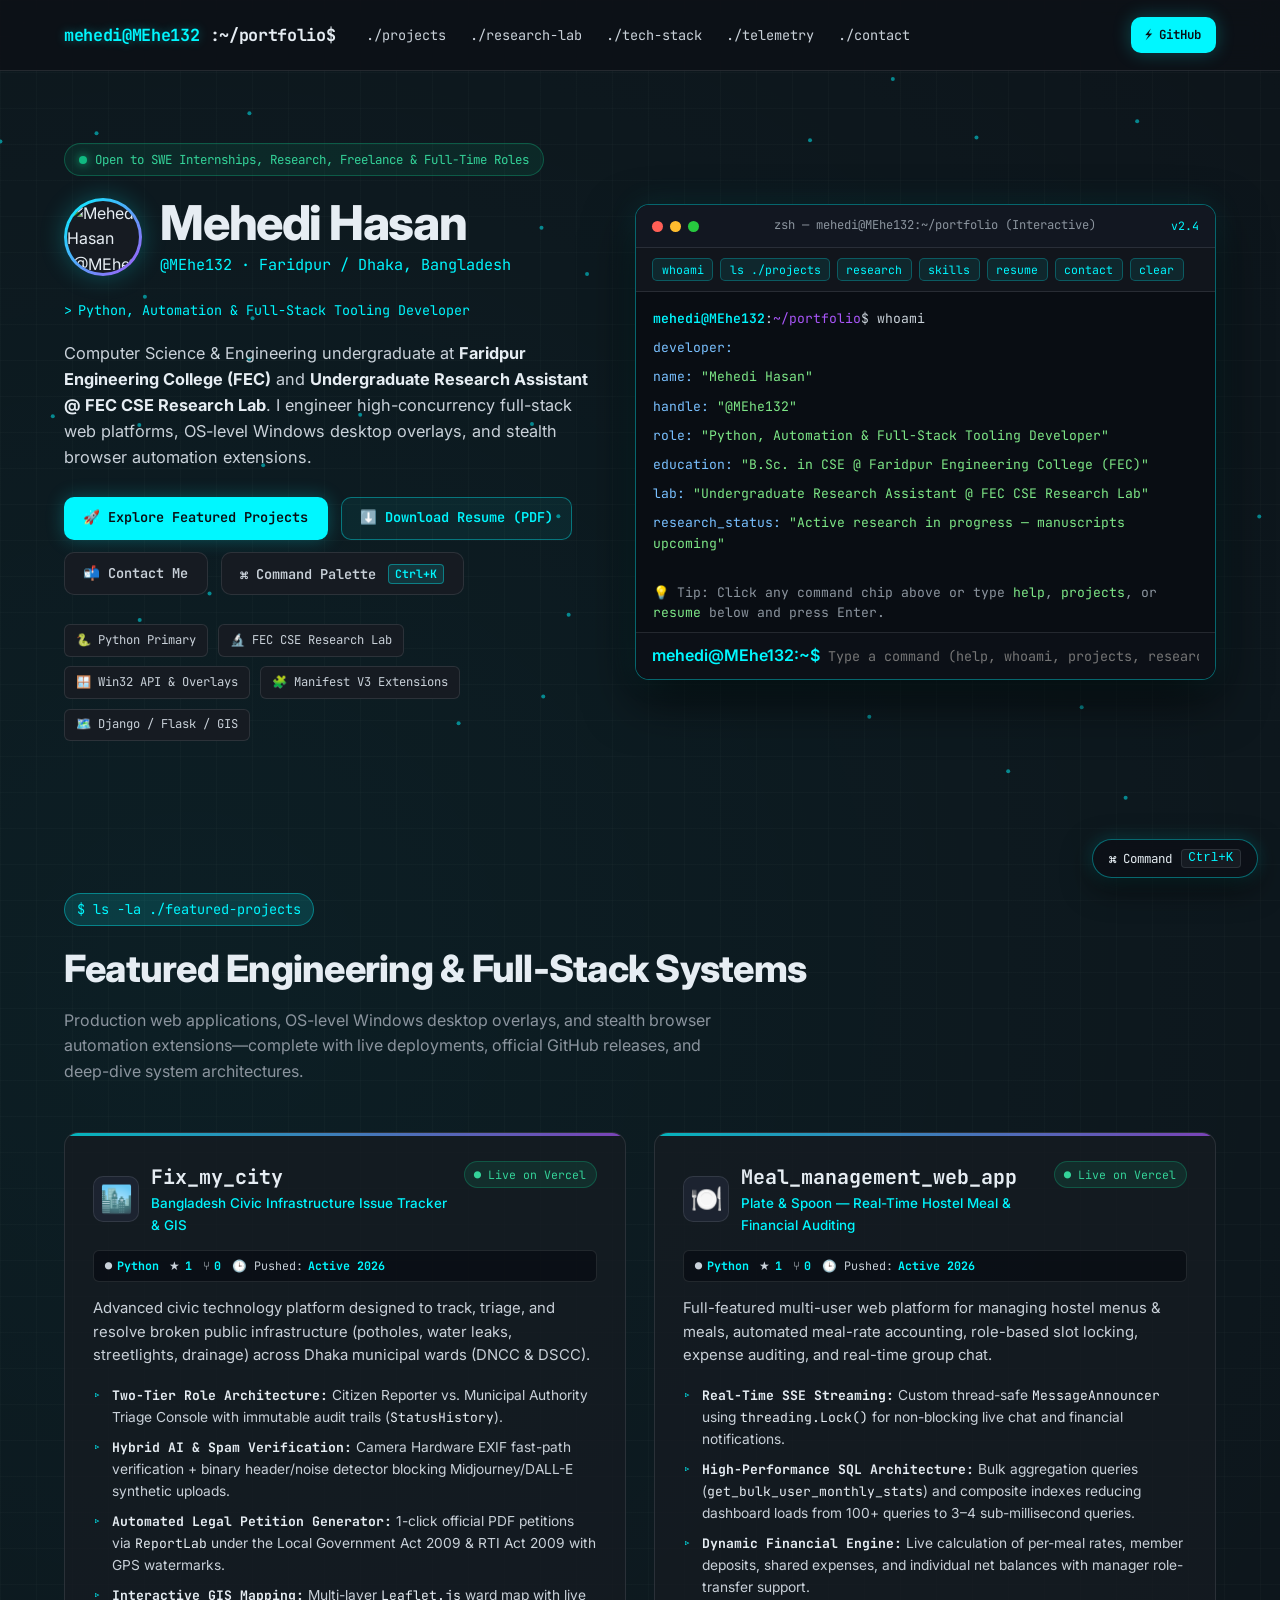
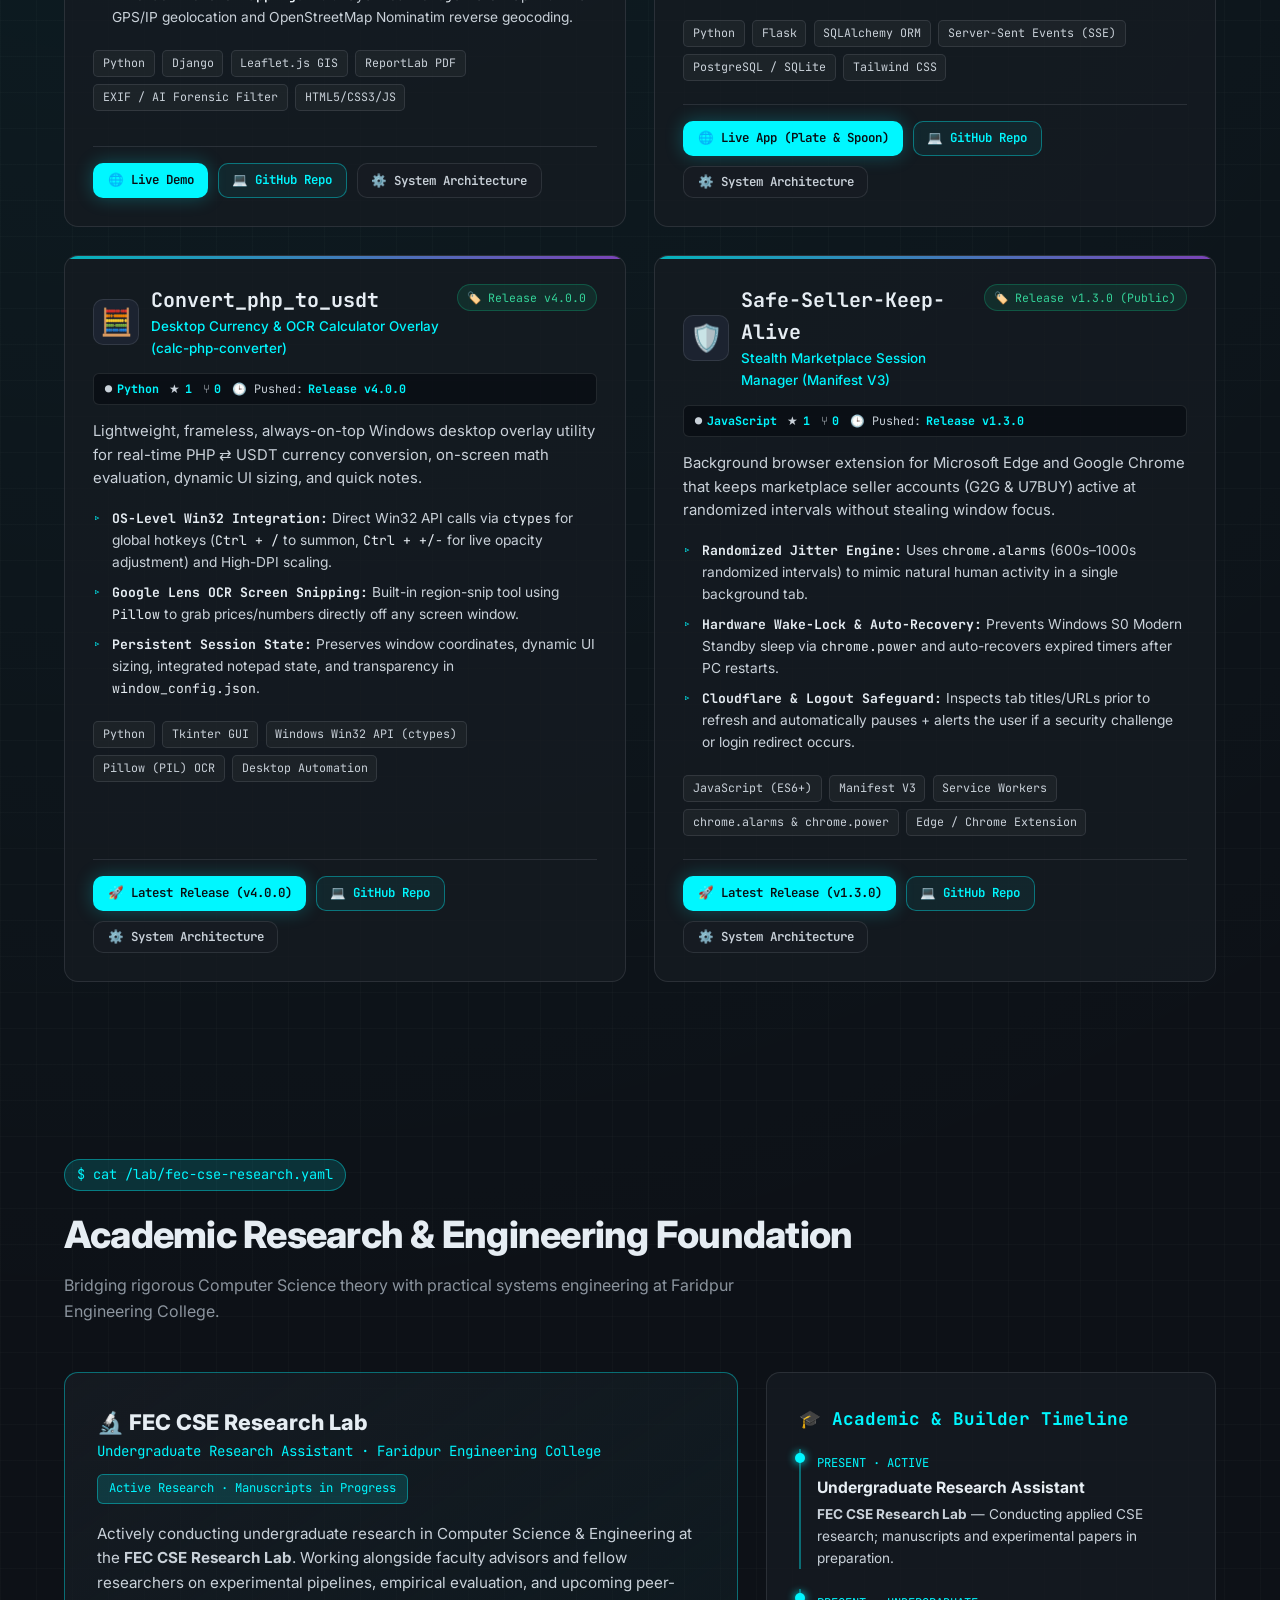
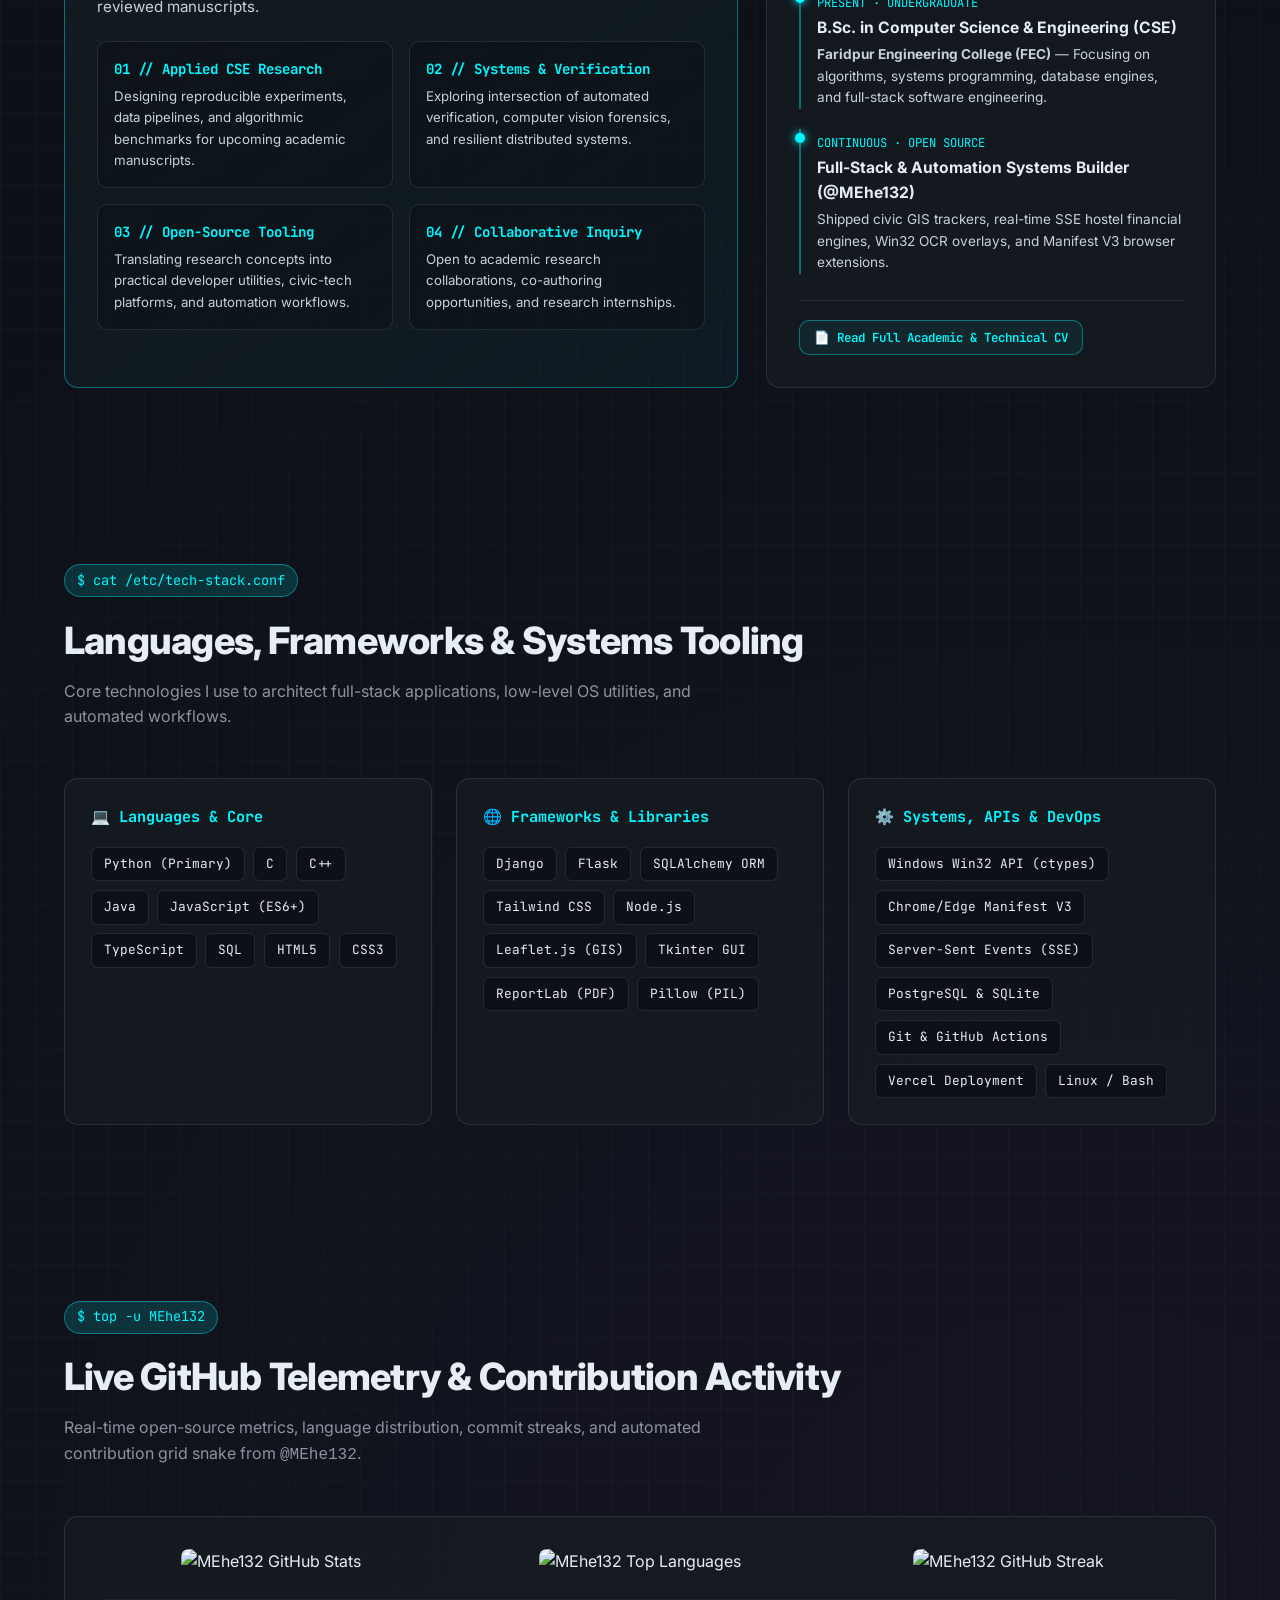
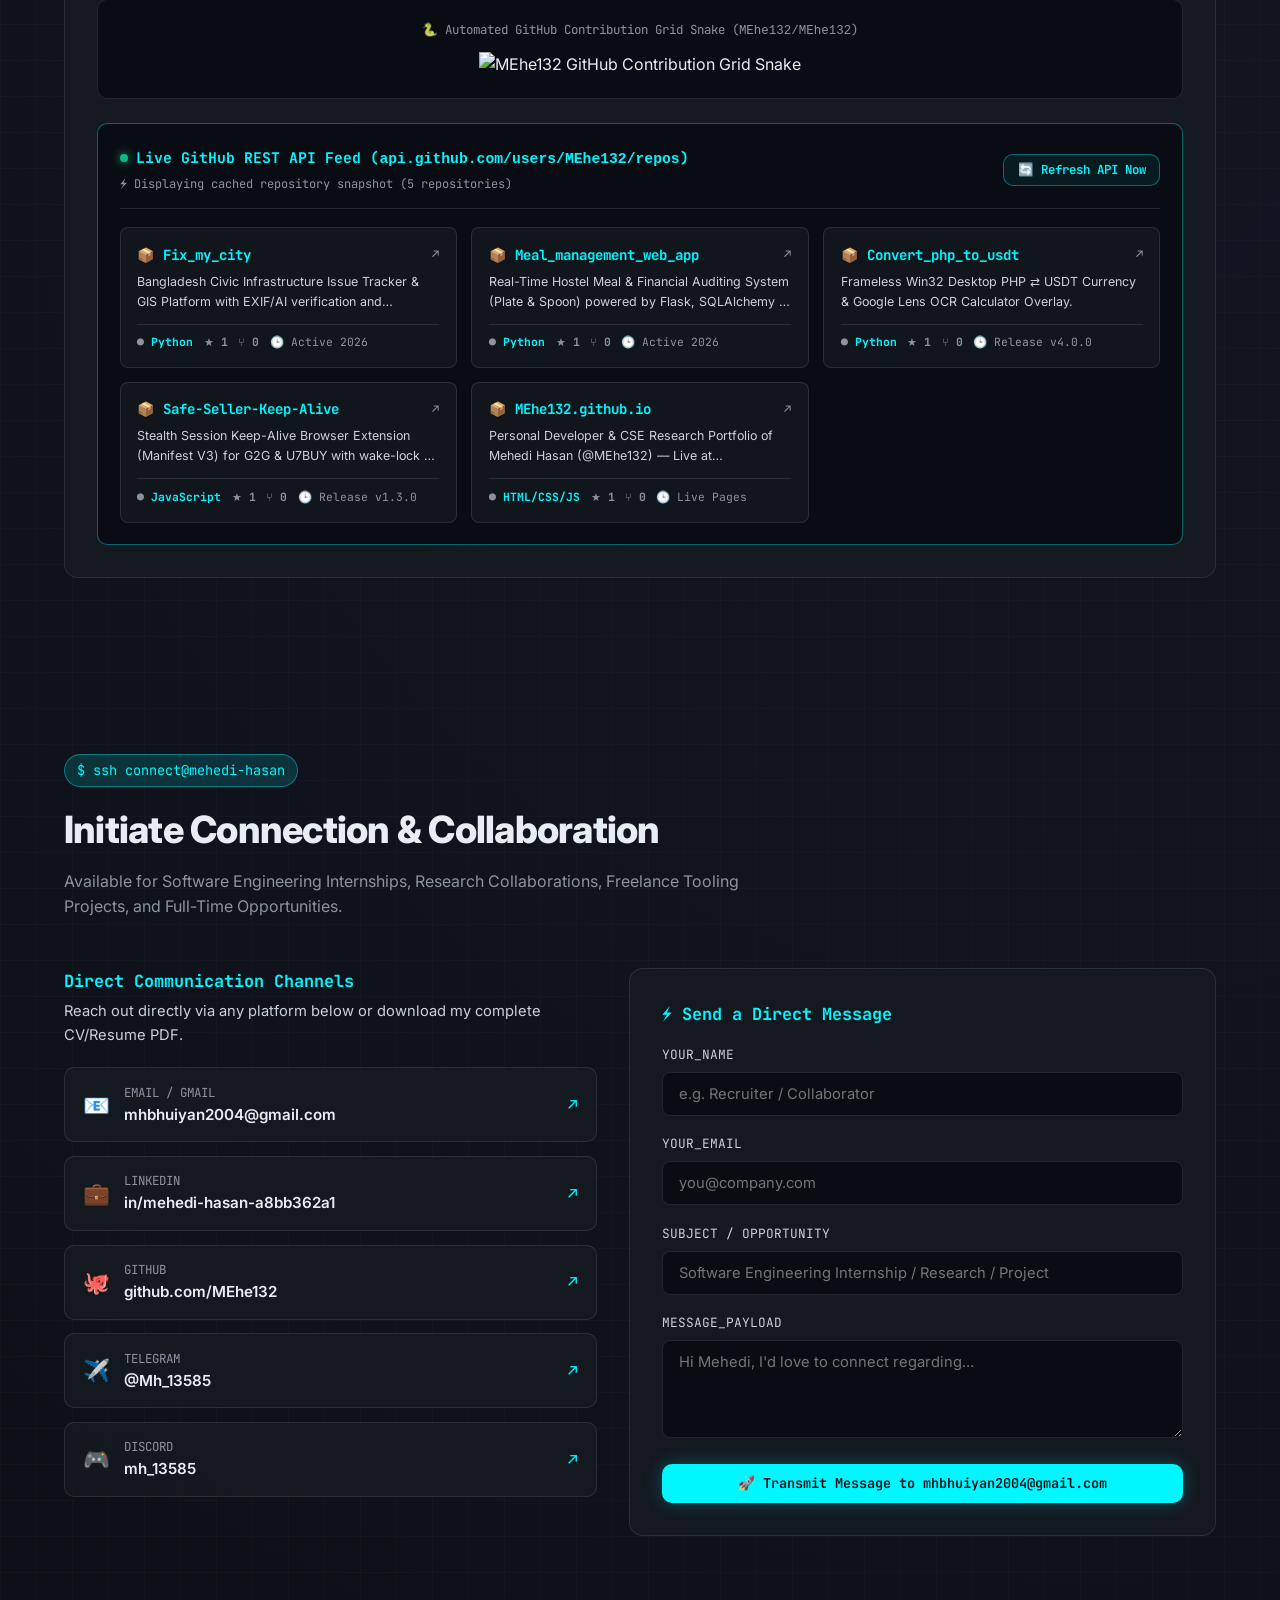
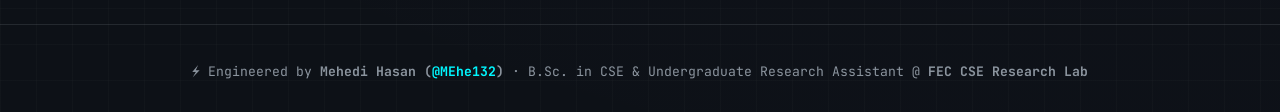
==== commit 270bcda8: "v2.2.0: Upgrade Hero to Three.js WebGL 3D Neural Network & Wireframe Core, and add Live GitHub REST " ====
--- a/index.html
+++ b/index.html
@@ -20,7 +20,7 @@
   <link href="https://fonts.googleapis.com/css2?family=Inter:wght@400;500;600;700;800&family=JetBrains+Mono:ital,wght@0,400;0,500;0,600;0,700;1,400&display=swap" rel="stylesheet" />
 
   <link rel="icon" type="image/png" href="https://github.com/MEhe132.png" />
-  <link rel="stylesheet" href="styles.css?v=2.1.0" />
+  <link rel="stylesheet" href="styles.css?v=2.2.0" />
 </head>
 <body>
 
@@ -548,6 +548,27 @@
               src="https://raw.githubusercontent.com/MEhe132/MEhe132/output/github-contribution-grid-snake-dark.svg"
               alt="MEhe132 GitHub Contribution Grid Snake"
             />
+          </div>
+
+          <!-- LIVE GITHUB API REPOSITORY FETCHER PANEL -->
+          <div class="live-api-panel">
+            <div class="live-api-header">
+              <div>
+                <h3 class="live-api-title">
+                  <span class="status-dot"></span>
+                  <span>Live GitHub REST API Feed (<code>api.github.com/users/MEhe132/repos</code>)</span>
+                </h3>
+                <p class="live-api-sub" id="gh-api-status-text">
+                  Fetching live public repositories, stars, forks, sizes &amp; push timestamps...
+                </p>
+              </div>
+              <button type="button" class="btn btn-outline btn-sm" id="gh-api-refresh-btn">
+                🔄 Refresh API Now
+              </button>
+            </div>
+            <div class="live-repos-grid" id="gh-live-repos-grid" aria-live="polite">
+              <!-- Populated live from api.github.com/users/MEhe132/repos -->
+            </div>
           </div>
         </div>
       </div>
@@ -821,6 +842,7 @@
     </div>
   </footer>
 
-  <script src="script.js?v=2.1.0"></script>
+  <script src="https://cdnjs.cloudflare.com/ajax/libs/three.js/r128/three.min.js" defer></script>
+  <script src="script.js?v=2.2.0" defer></script>
 </body>
 </html>
--- a/styles.css
+++ b/styles.css
@@ -1121,6 +1121,100 @@
   color: var(--cyan);
 }
 
+/* Live GitHub REST API Repository Feed Panel */
+.live-api-panel {
+  margin-top: 1.5rem;
+  background: #090D13;
+  border: 1px solid var(--border-cyan);
+  border-radius: var(--radius-md);
+  padding: 1.35rem;
+}
+
+.live-api-header {
+  display: flex;
+  align-items: center;
+  justify-content: space-between;
+  flex-wrap: wrap;
+  gap: 1rem;
+  margin-bottom: 1.15rem;
+  padding-bottom: 0.85rem;
+  border-bottom: 1px solid var(--border-subtle);
+}
+
+.live-api-title {
+  display: flex;
+  align-items: center;
+  gap: 0.55rem;
+  font-family: var(--font-mono);
+  font-size: 0.92rem;
+  color: var(--cyan);
+}
+
+.live-api-sub {
+  font-family: var(--font-mono);
+  font-size: 0.75rem;
+  color: var(--text-muted);
+  margin-top: 0.25rem;
+}
+
+.live-repos-grid {
+  display: grid;
+  grid-template-columns: repeat(auto-fill, minmax(260px, 1fr));
+  gap: 0.9rem;
+}
+
+.live-repo-card {
+  display: flex;
+  flex-direction: column;
+  justify-content: space-between;
+  background: rgba(22, 27, 34, 0.72);
+  border: 1px solid var(--border-subtle);
+  border-radius: 8px;
+  padding: 0.95rem 1.05rem;
+  text-decoration: none;
+  color: var(--text-main);
+  transition: all 0.2s ease;
+}
+
+.live-repo-card:hover {
+  border-color: var(--cyan);
+  transform: translateY(-2px);
+  box-shadow: 0 8px 20px rgba(0, 0, 0, 0.45), 0 0 14px rgba(0, 247, 255, 0.14);
+}
+
+.live-repo-name {
+  font-family: var(--font-mono);
+  font-size: 0.88rem;
+  font-weight: 700;
+  color: var(--cyan);
+  margin-bottom: 0.35rem;
+  display: flex;
+  align-items: center;
+  justify-content: space-between;
+}
+
+.live-repo-desc {
+  font-size: 0.78rem;
+  color: var(--text-secondary);
+  margin-bottom: 0.75rem;
+  display: -webkit-box;
+  -webkit-line-clamp: 2;
+  -webkit-box-orient: vertical;
+  overflow: hidden;
+}
+
+.live-repo-meta {
+  display: flex;
+  flex-wrap: wrap;
+  align-items: center;
+  gap: 0.65rem;
+  font-family: var(--font-mono);
+  font-size: 0.71rem;
+  color: var(--text-muted);
+  border-top: 1px solid var(--border-subtle);
+  padding-top: 0.55rem;
+}
+
 /* 3D Card Perspective & Spotlight Glow */
 .project-card[data-tilt] {
   transform-style: preserve-3d;
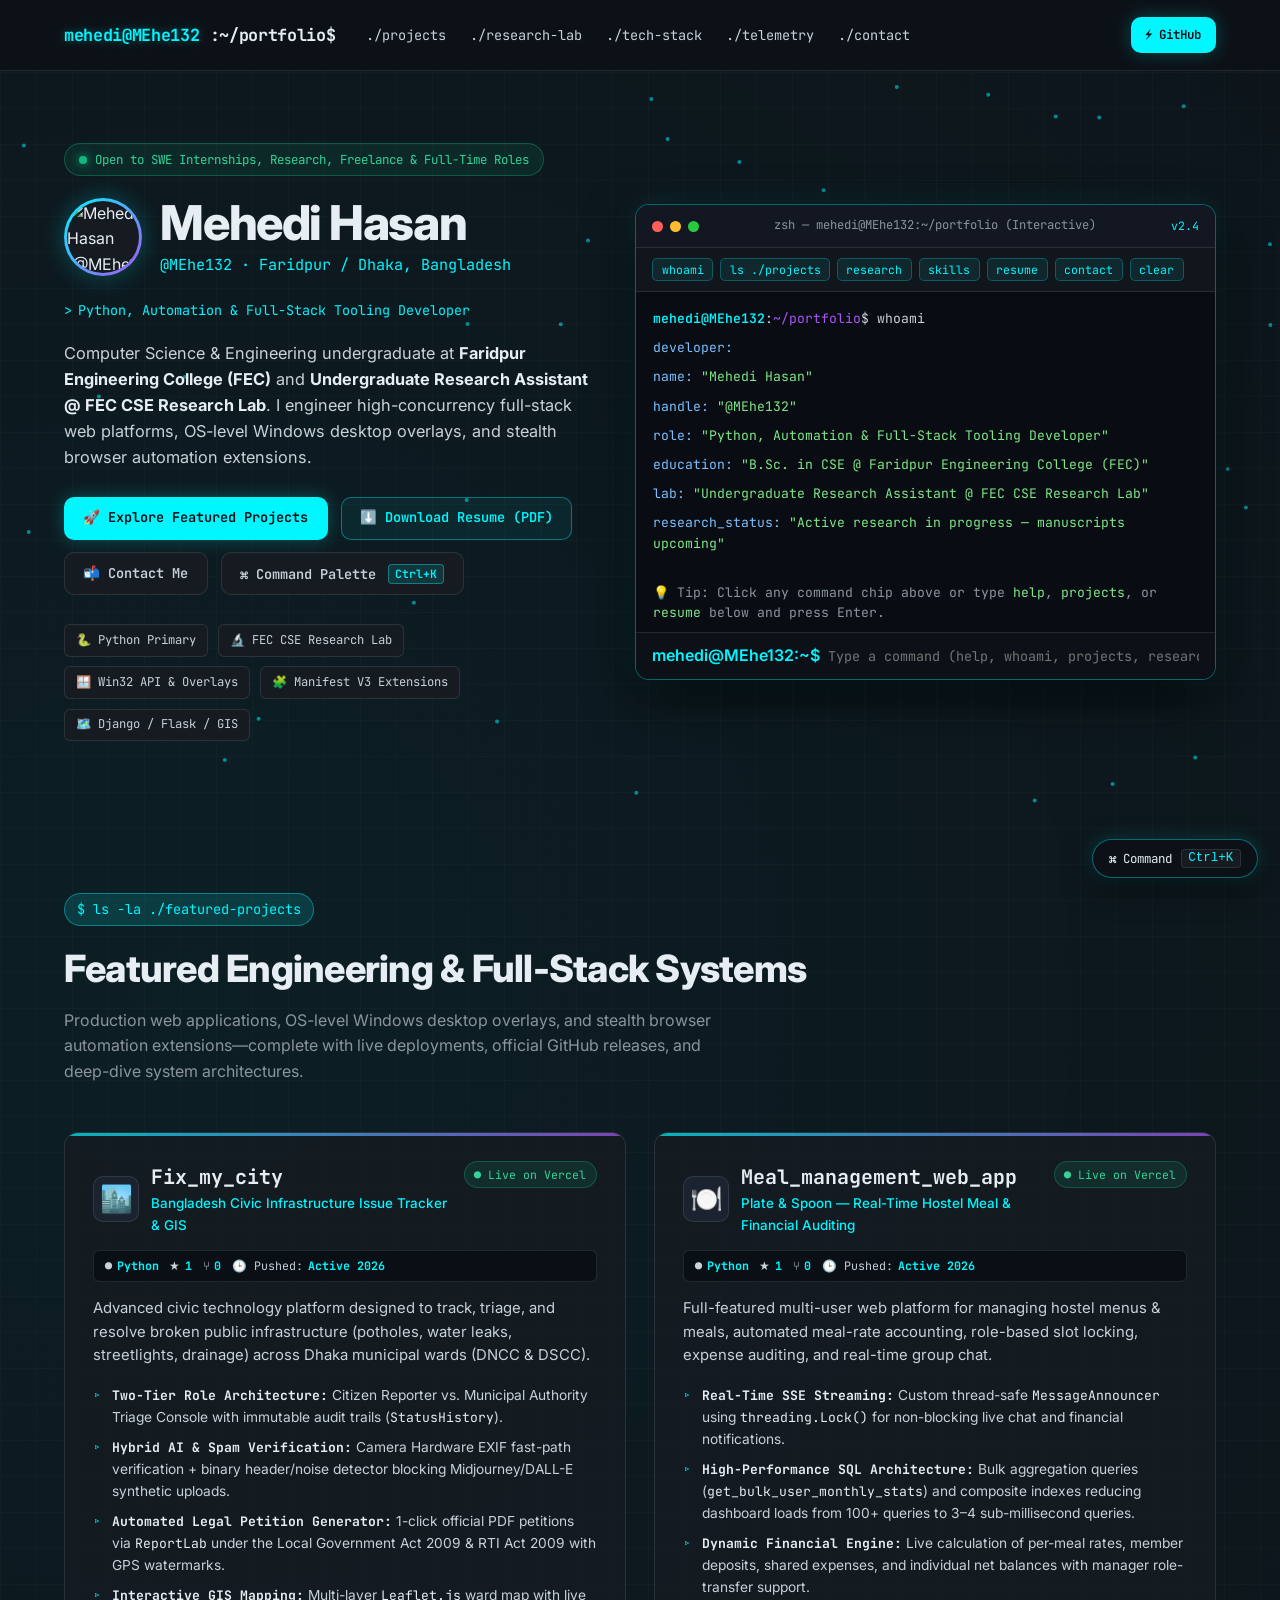
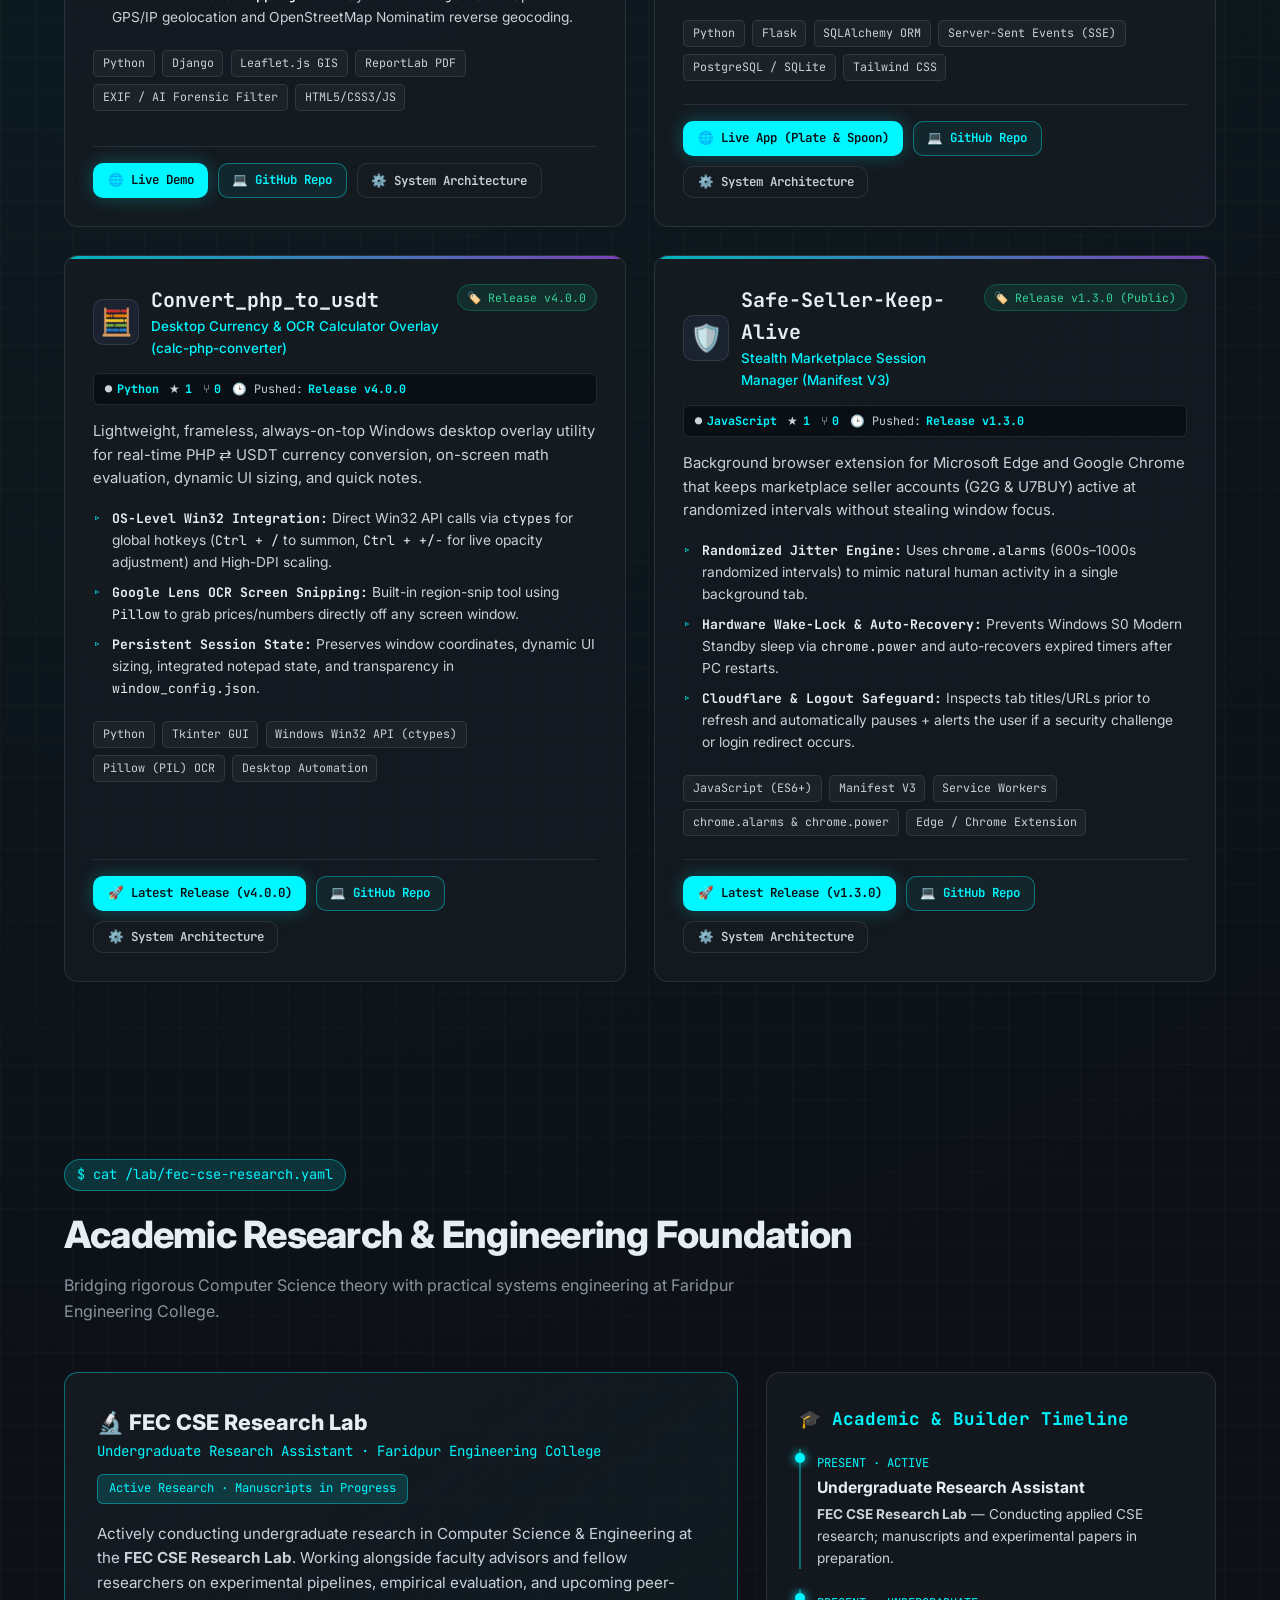
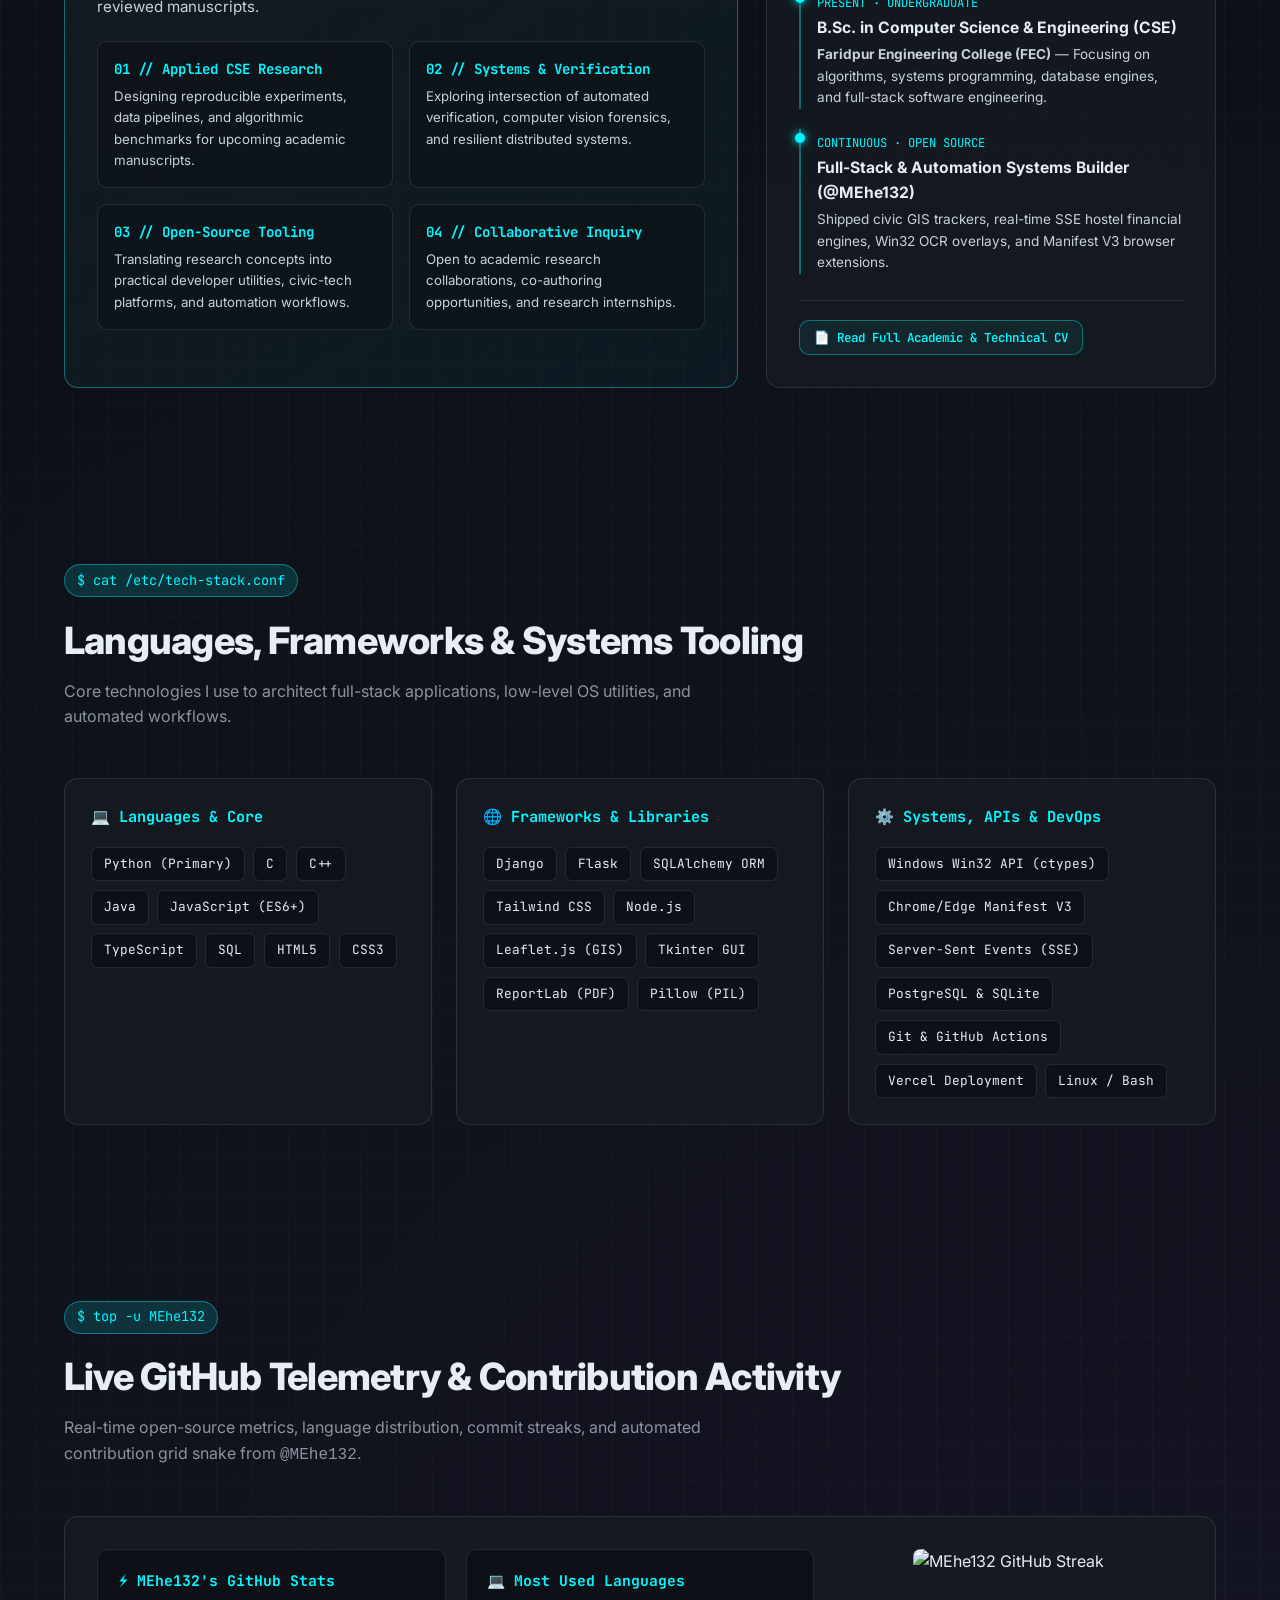
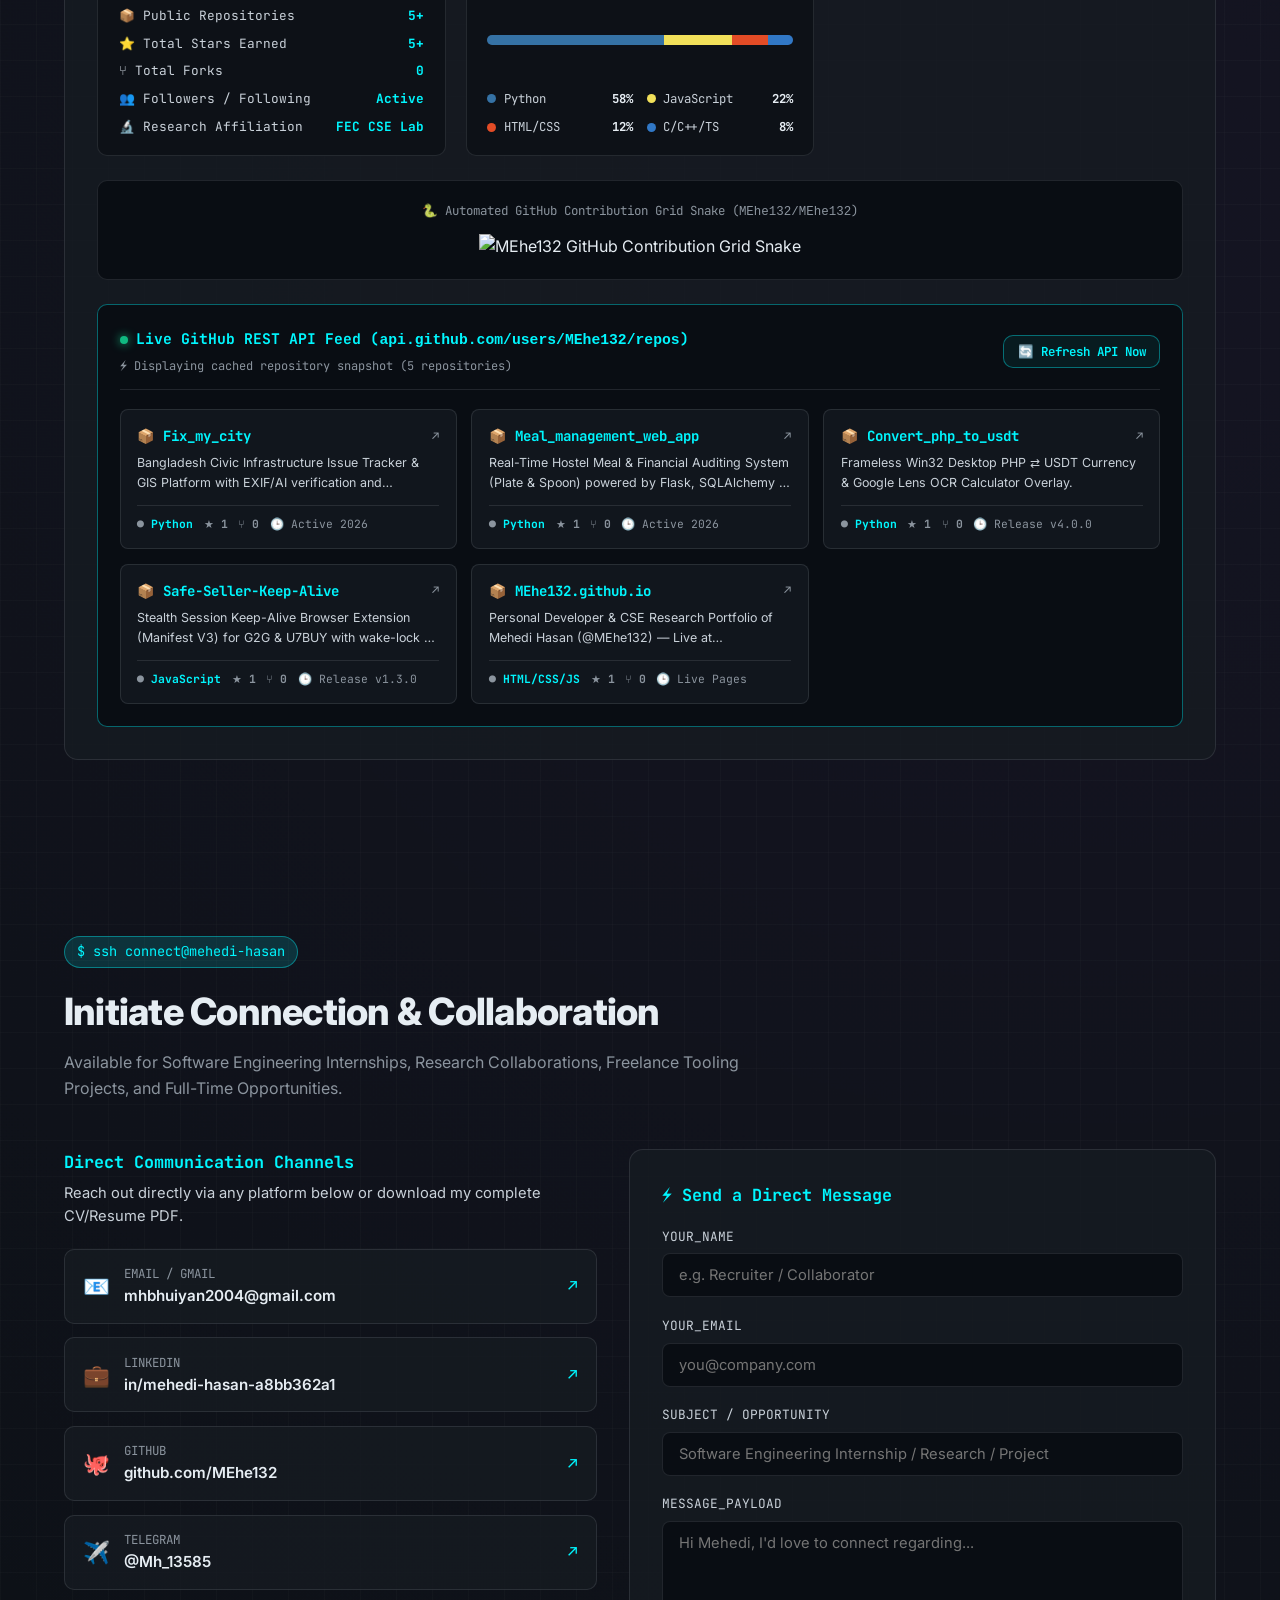
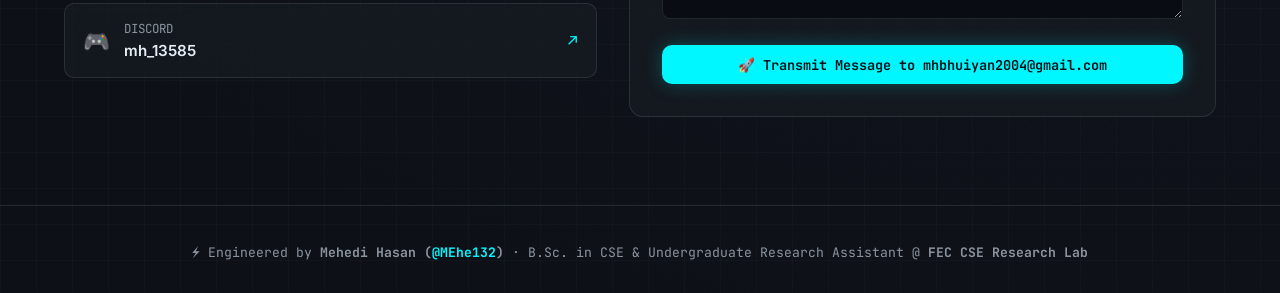
==== commit 719f5ee5: "v2.3.0: Replace broken 3rd-party github-readme-stats.vercel.app images with native live GitHub Stats" ====
--- a/index.html
+++ b/index.html
@@ -20,7 +20,7 @@
   <link href="https://fonts.googleapis.com/css2?family=Inter:wght@400;500;600;700;800&family=JetBrains+Mono:ital,wght@0,400;0,500;0,600;0,700;1,400&display=swap" rel="stylesheet" />
 
   <link rel="icon" type="image/png" href="https://github.com/MEhe132.png" />
-  <link rel="stylesheet" href="styles.css?v=2.2.0" />
+  <link rel="stylesheet" href="styles.css?v=2.3.0" />
 </head>
 <body>
 
@@ -522,16 +522,50 @@
 
         <div class="telemetry-wrap scroll-reveal">
           <div class="telemetry-cards">
-            <img
-              loading="lazy"
-              src="https://github-readme-stats.vercel.app/api?username=MEhe132&show_icons=true&theme=tokyonight&hide_border=true&bg_color=0D1117&title_color=00F7FF&icon_color=00F7FF&text_color=C9D1D9&include_all_commits=true&count_private=true"
-              alt="MEhe132 GitHub Stats"
-            />
-            <img
-              loading="lazy"
-              src="https://github-readme-stats.vercel.app/api/top-langs/?username=MEhe132&layout=compact&theme=tokyonight&hide_border=true&bg_color=0D1117&title_color=00F7FF&text_color=C9D1D9&langs_count=8"
-              alt="MEhe132 Top Languages"
-            />
+            <!-- Native Live GitHub Stats Card (Zero 3rd-party Vercel downtime) -->
+            <div class="native-stat-card" id="native-gh-stats-card">
+              <div class="native-stat-title">⚡ MEhe132's GitHub Stats</div>
+              <div class="native-stat-grid">
+                <div class="native-stat-row">
+                  <span>📦 Public Repositories</span>
+                  <strong id="stat-public-repos">5+</strong>
+                </div>
+                <div class="native-stat-row">
+                  <span>⭐ Total Stars Earned</span>
+                  <strong id="stat-total-stars">5+</strong>
+                </div>
+                <div class="native-stat-row">
+                  <span>⑂ Total Forks</span>
+                  <strong id="stat-total-forks">0</strong>
+                </div>
+                <div class="native-stat-row">
+                  <span>👥 Followers / Following</span>
+                  <strong id="stat-followers">Active</strong>
+                </div>
+                <div class="native-stat-row">
+                  <span>🔬 Research Affiliation</span>
+                  <strong>FEC CSE Lab</strong>
+                </div>
+              </div>
+            </div>
+
+            <!-- Native Live Top Languages Card (Zero 3rd-party Vercel downtime) -->
+            <div class="native-stat-card" id="native-gh-langs-card">
+              <div class="native-stat-title">💻 Most Used Languages</div>
+              <div class="lang-bar-multi" id="native-lang-bar">
+                <span style="width: 58%; background: #3572A5;" title="Python"></span>
+                <span style="width: 22%; background: #F1E05A;" title="JavaScript"></span>
+                <span style="width: 12%; background: #E34C26;" title="HTML/CSS"></span>
+                <span style="width: 8%; background: #3178C6;" title="TypeScript/C++"></span>
+              </div>
+              <div class="lang-legend-grid" id="native-lang-legend">
+                <div class="lang-legend-item"><span class="lang-dot" style="background:#3572A5;"></span>Python <strong>58%</strong></div>
+                <div class="lang-legend-item"><span class="lang-dot" style="background:#F1E05A;"></span>JavaScript <strong>22%</strong></div>
+                <div class="lang-legend-item"><span class="lang-dot" style="background:#E34C26;"></span>HTML/CSS <strong>12%</strong></div>
+                <div class="lang-legend-item"><span class="lang-dot" style="background:#3178C6;"></span>C/C++/TS <strong>8%</strong></div>
+              </div>
+            </div>
+
             <img
               loading="lazy"
               src="https://streak-stats.demolab.com?user=MEhe132&theme=tokyonight&hide_border=true&background=0D1117&stroke=00F7FF&ring=00F7FF&fire=00F7FF&currStreakLabel=00F7FF"
@@ -843,6 +877,6 @@
   </footer>
 
   <script src="https://cdnjs.cloudflare.com/ajax/libs/three.js/r128/three.min.js" defer></script>
-  <script src="script.js?v=2.2.0" defer></script>
+  <script src="script.js?v=2.3.0" defer></script>
 </body>
 </html>
--- a/styles.css
+++ b/styles.css
@@ -878,6 +878,7 @@
   display: grid;
   grid-template-columns: repeat(auto-fit, minmax(300px, 1fr));
   gap: 1.25rem;
+  align-items: stretch;
   justify-items: center;
   margin-bottom: 1.5rem;
 }
@@ -886,6 +887,86 @@
   max-width: 100%;
   height: auto;
   border-radius: 8px;
+}
+
+.native-stat-card {
+  width: 100%;
+  background: #0D1117;
+  border: 1px solid var(--border-subtle);
+  border-radius: 10px;
+  padding: 1.15rem 1.3rem;
+  display: flex;
+  flex-direction: column;
+  justify-content: space-between;
+}
+
+.native-stat-title {
+  font-family: var(--font-mono);
+  font-size: 0.92rem;
+  font-weight: 700;
+  color: var(--cyan);
+  margin-bottom: 0.85rem;
+}
+
+.native-stat-grid {
+  display: flex;
+  flex-direction: column;
+  gap: 0.45rem;
+}
+
+.native-stat-row {
+  display: flex;
+  align-items: center;
+  justify-content: space-between;
+  font-family: var(--font-mono);
+  font-size: 0.8rem;
+  color: var(--text-secondary);
+}
+
+.native-stat-row strong {
+  color: var(--cyan);
+}
+
+.lang-bar-multi {
+  display: flex;
+  width: 100%;
+  height: 10px;
+  border-radius: 999px;
+  overflow: hidden;
+  background: #161B22;
+  margin-bottom: 0.95rem;
+}
+
+.lang-bar-multi span {
+  display: block;
+  height: 100%;
+}
+
+.lang-legend-grid {
+  display: grid;
+  grid-template-columns: repeat(2, 1fr);
+  gap: 0.55rem 0.85rem;
+}
+
+.lang-legend-item {
+  display: flex;
+  align-items: center;
+  gap: 0.45rem;
+  font-family: var(--font-mono);
+  font-size: 0.77rem;
+  color: var(--text-secondary);
+}
+
+.lang-legend-item strong {
+  color: var(--text-main);
+  margin-left: auto;
+}
+
+.lang-dot {
+  width: 9px;
+  height: 9px;
+  border-radius: 50%;
+  flex-shrink: 0;
 }
 
 .snake-box {
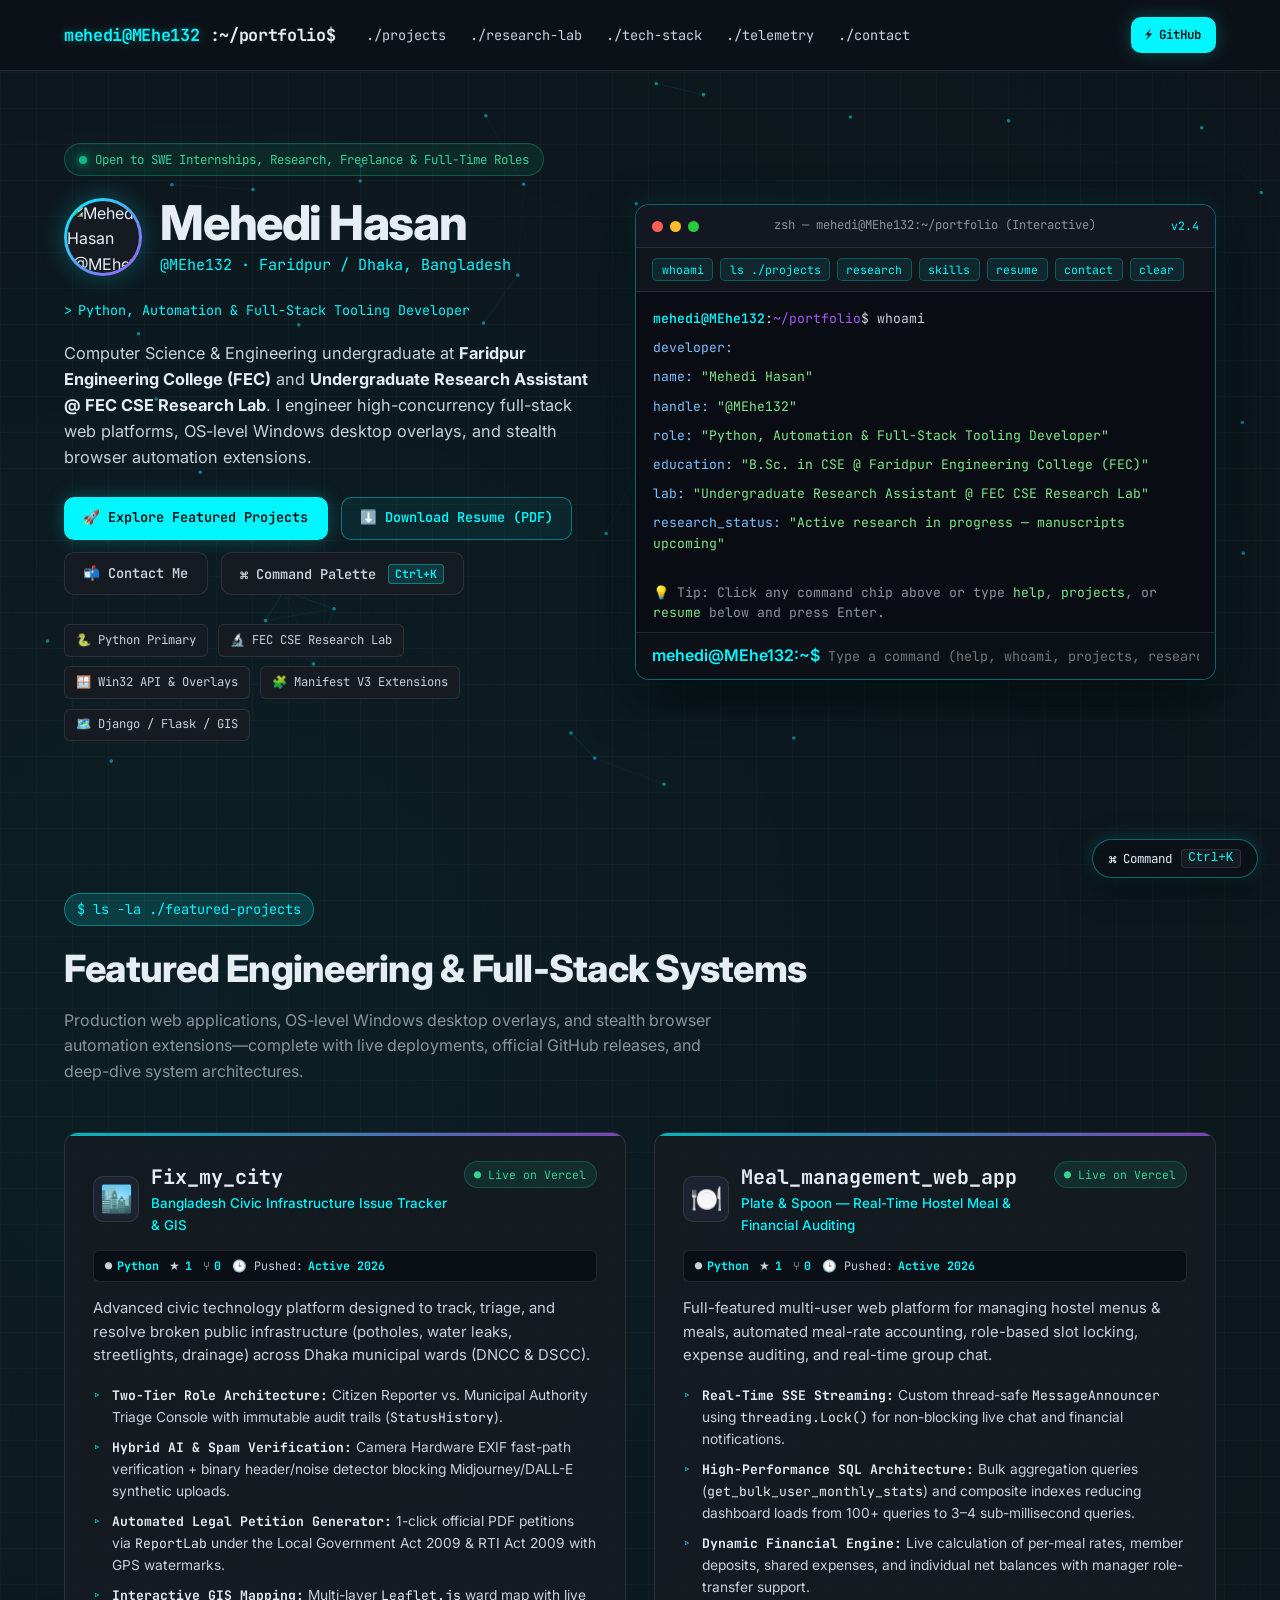
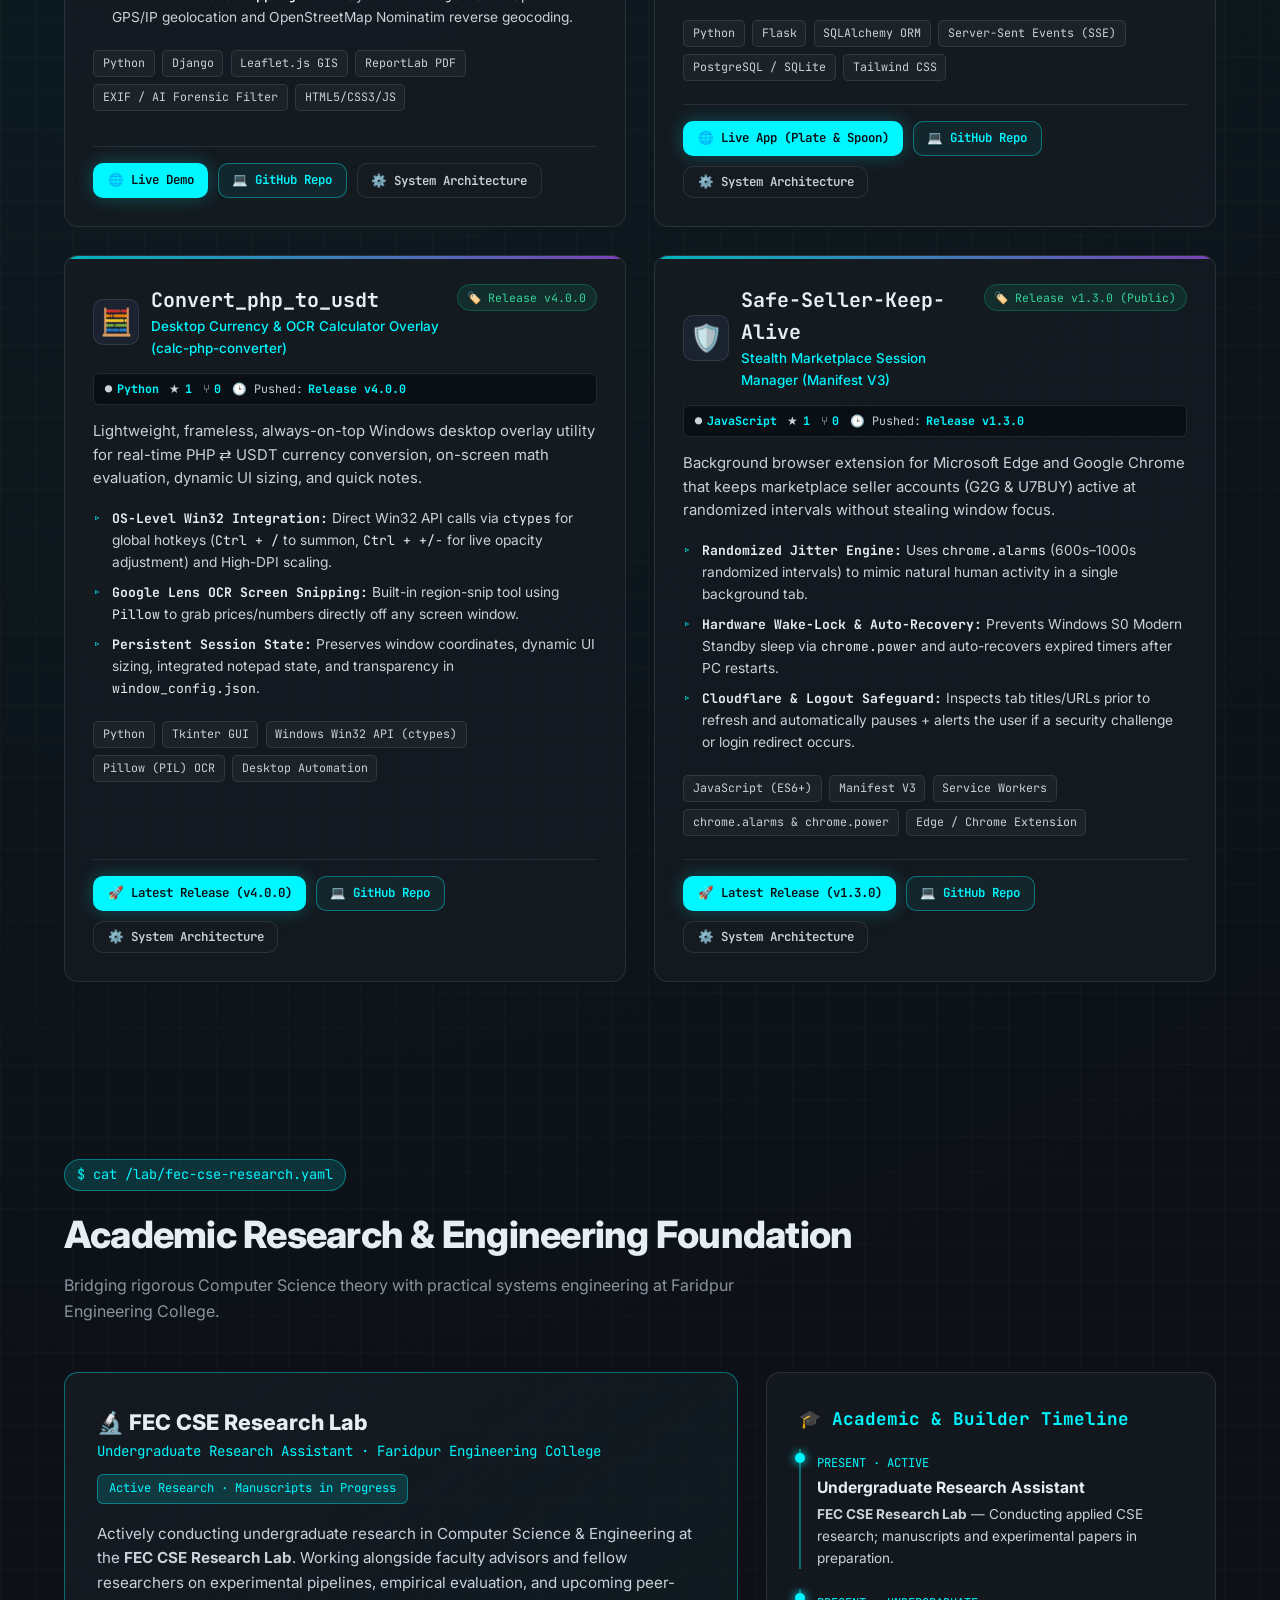
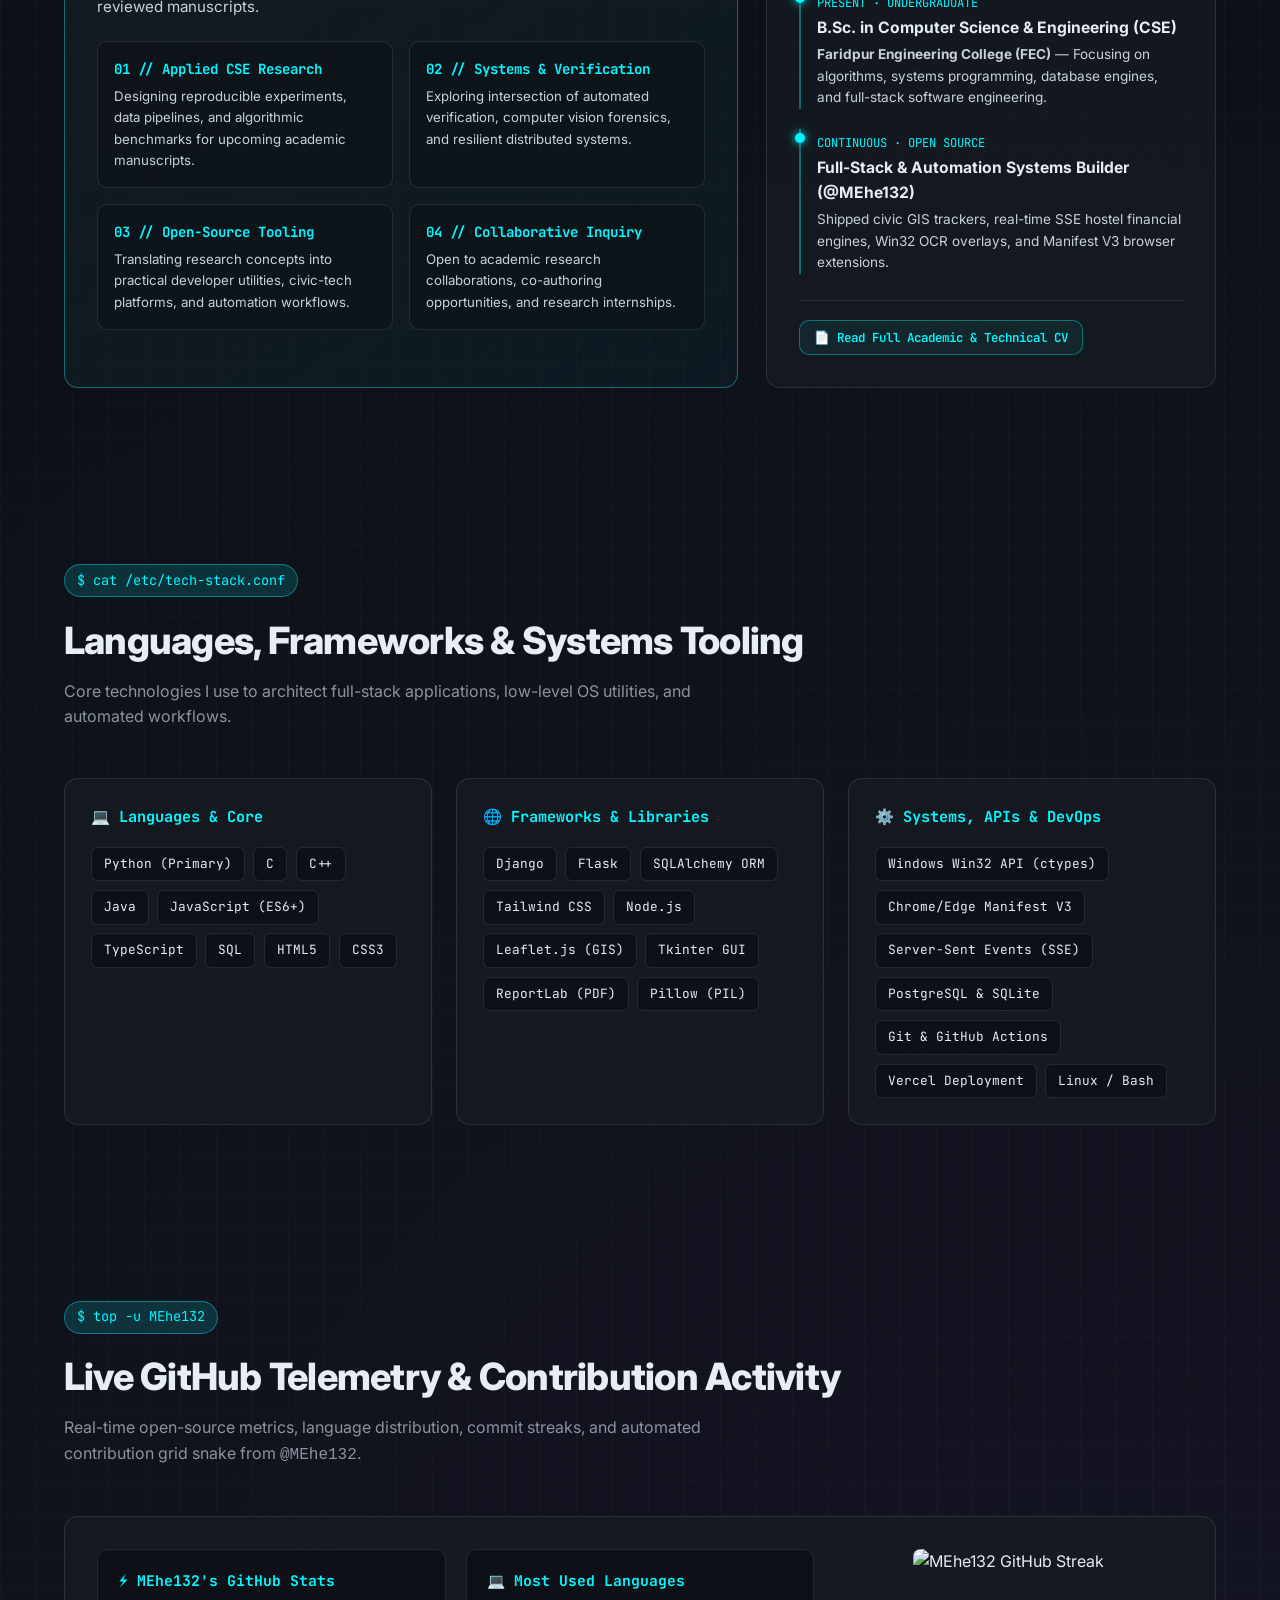
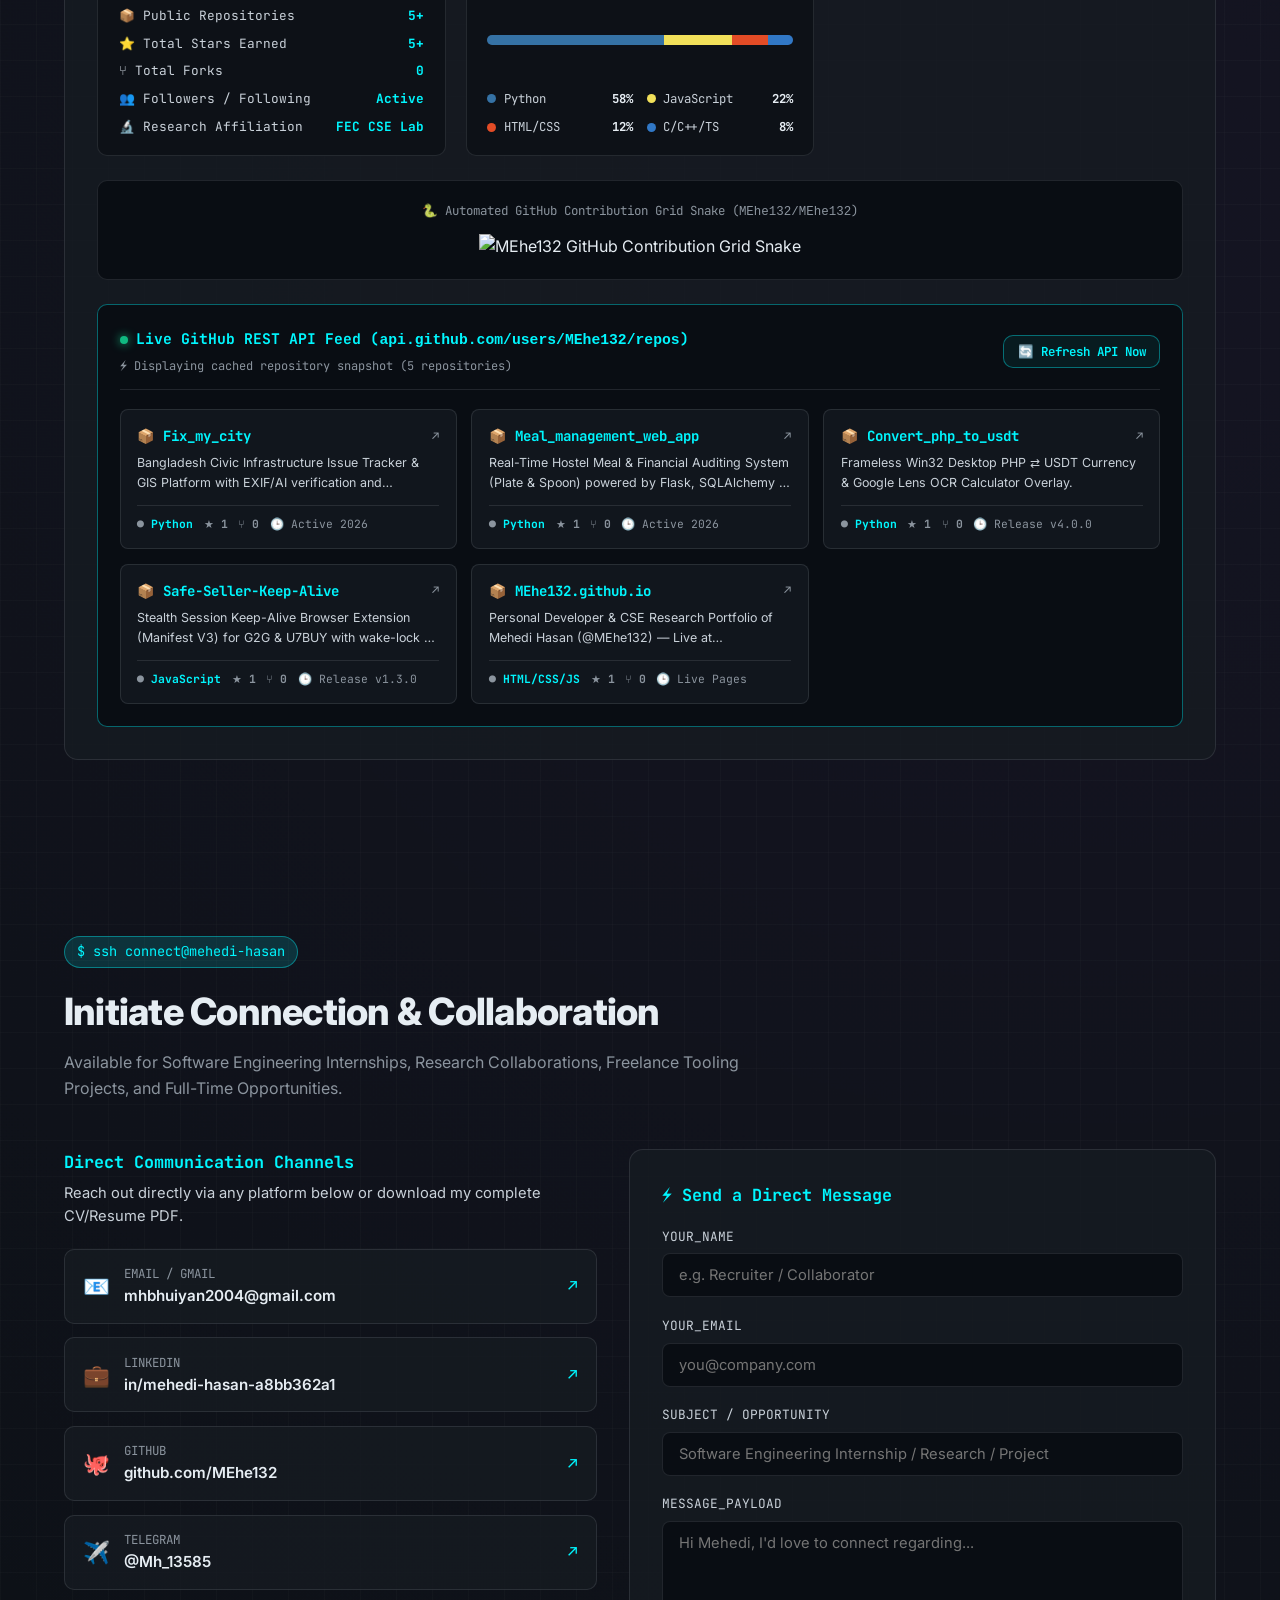
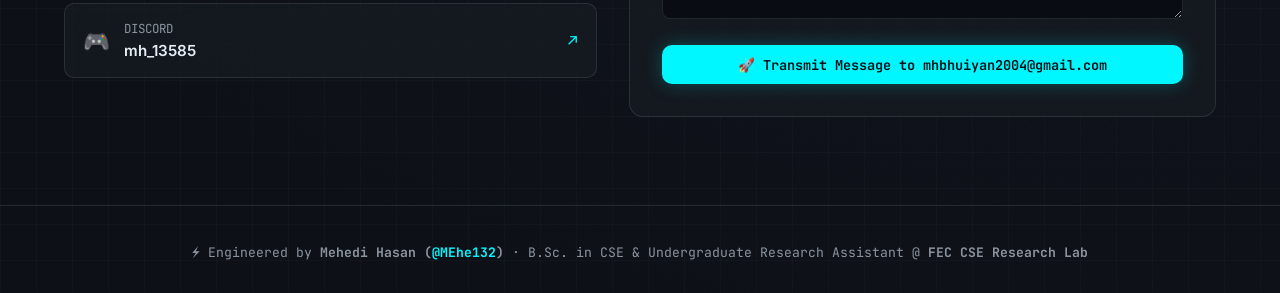
==== commit 5096af6c: "v2.4.0: Ensure background 3D/2D animation loop never freezes on laptops (reduced motion gracefully s" ====
--- a/index.html
+++ b/index.html
@@ -20,7 +20,7 @@
   <link href="https://fonts.googleapis.com/css2?family=Inter:wght@400;500;600;700;800&family=JetBrains+Mono:ital,wght@0,400;0,500;0,600;0,700;1,400&display=swap" rel="stylesheet" />
 
   <link rel="icon" type="image/png" href="https://github.com/MEhe132.png" />
-  <link rel="stylesheet" href="styles.css?v=2.3.0" />
+  <link rel="stylesheet" href="styles.css?v=2.4.0" />
 </head>
 <body>
 
@@ -876,7 +876,7 @@
     </div>
   </footer>
 
-  <script src="https://cdnjs.cloudflare.com/ajax/libs/three.js/r128/three.min.js" defer></script>
-  <script src="script.js?v=2.3.0" defer></script>
+  <script src="https://cdnjs.cloudflare.com/ajax/libs/three.js/r128/three.min.js"></script>
+  <script src="script.js?v=2.4.0" defer></script>
 </body>
 </html>
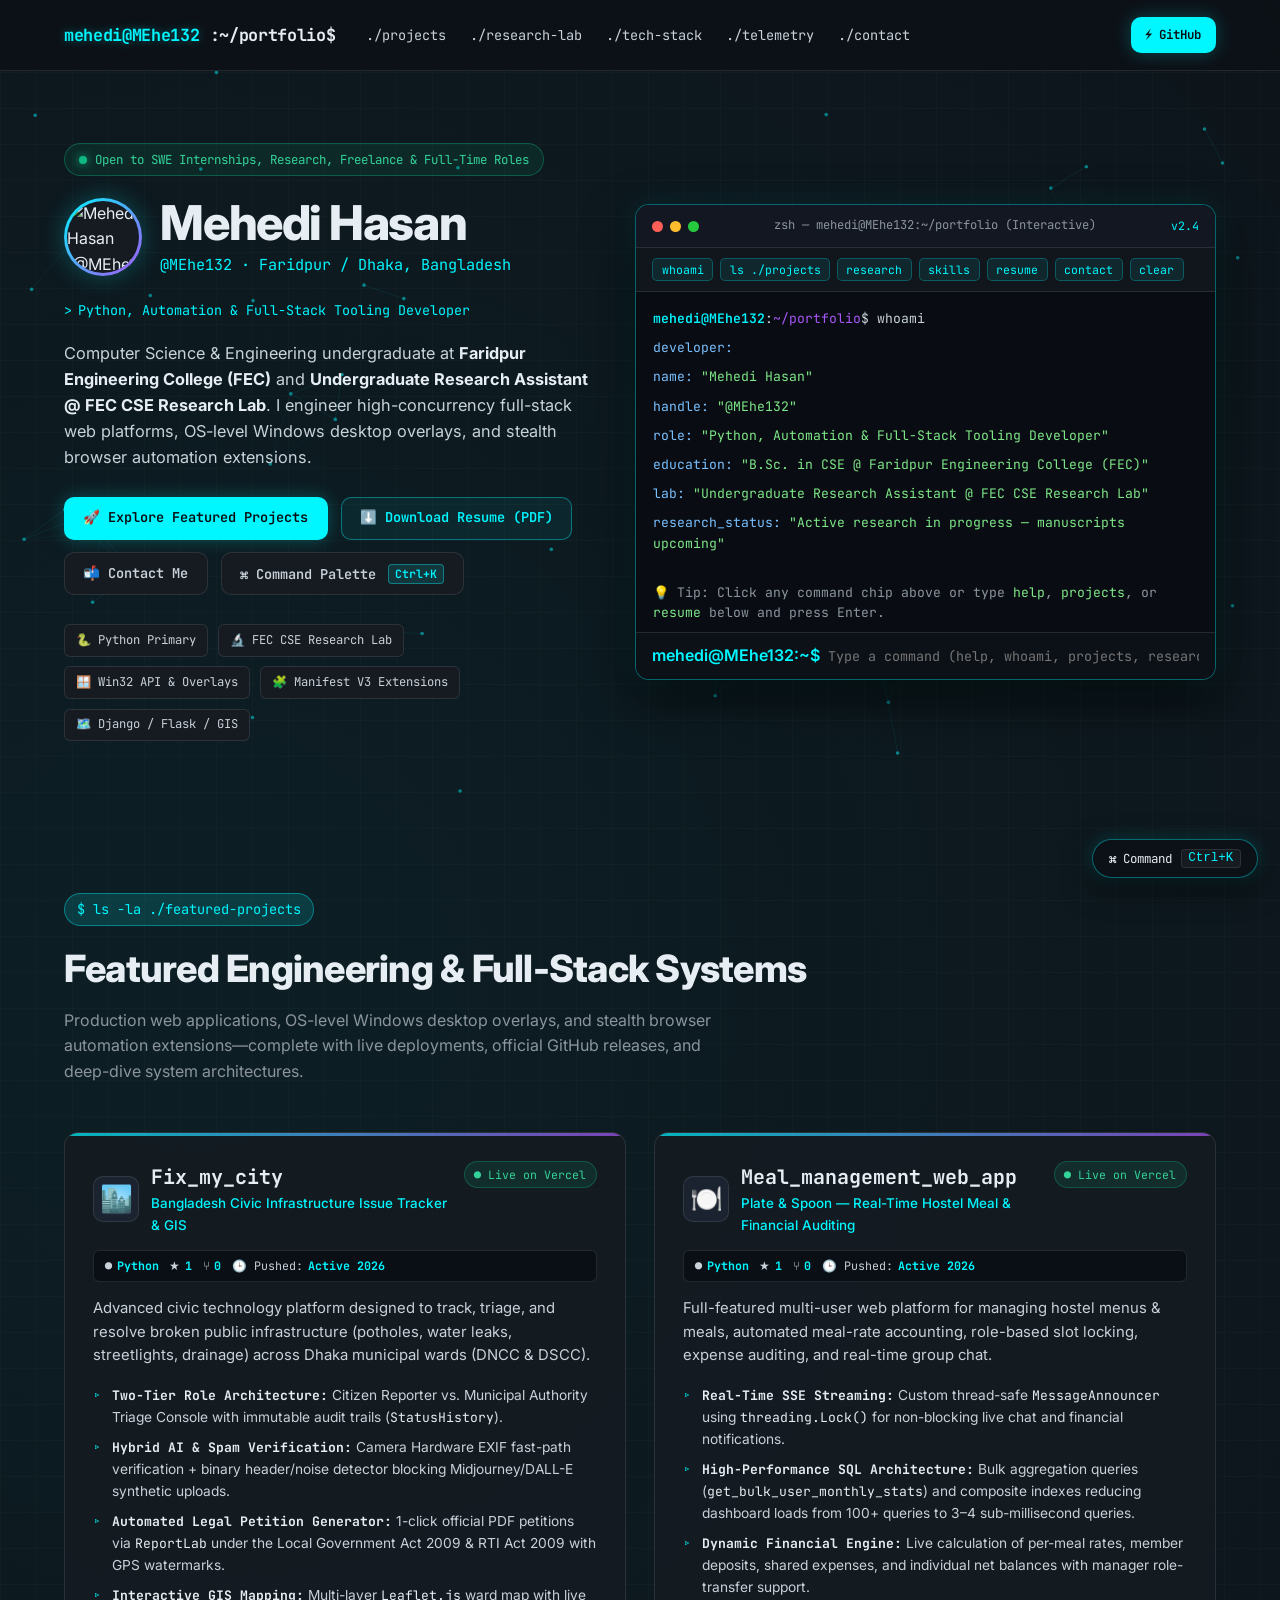
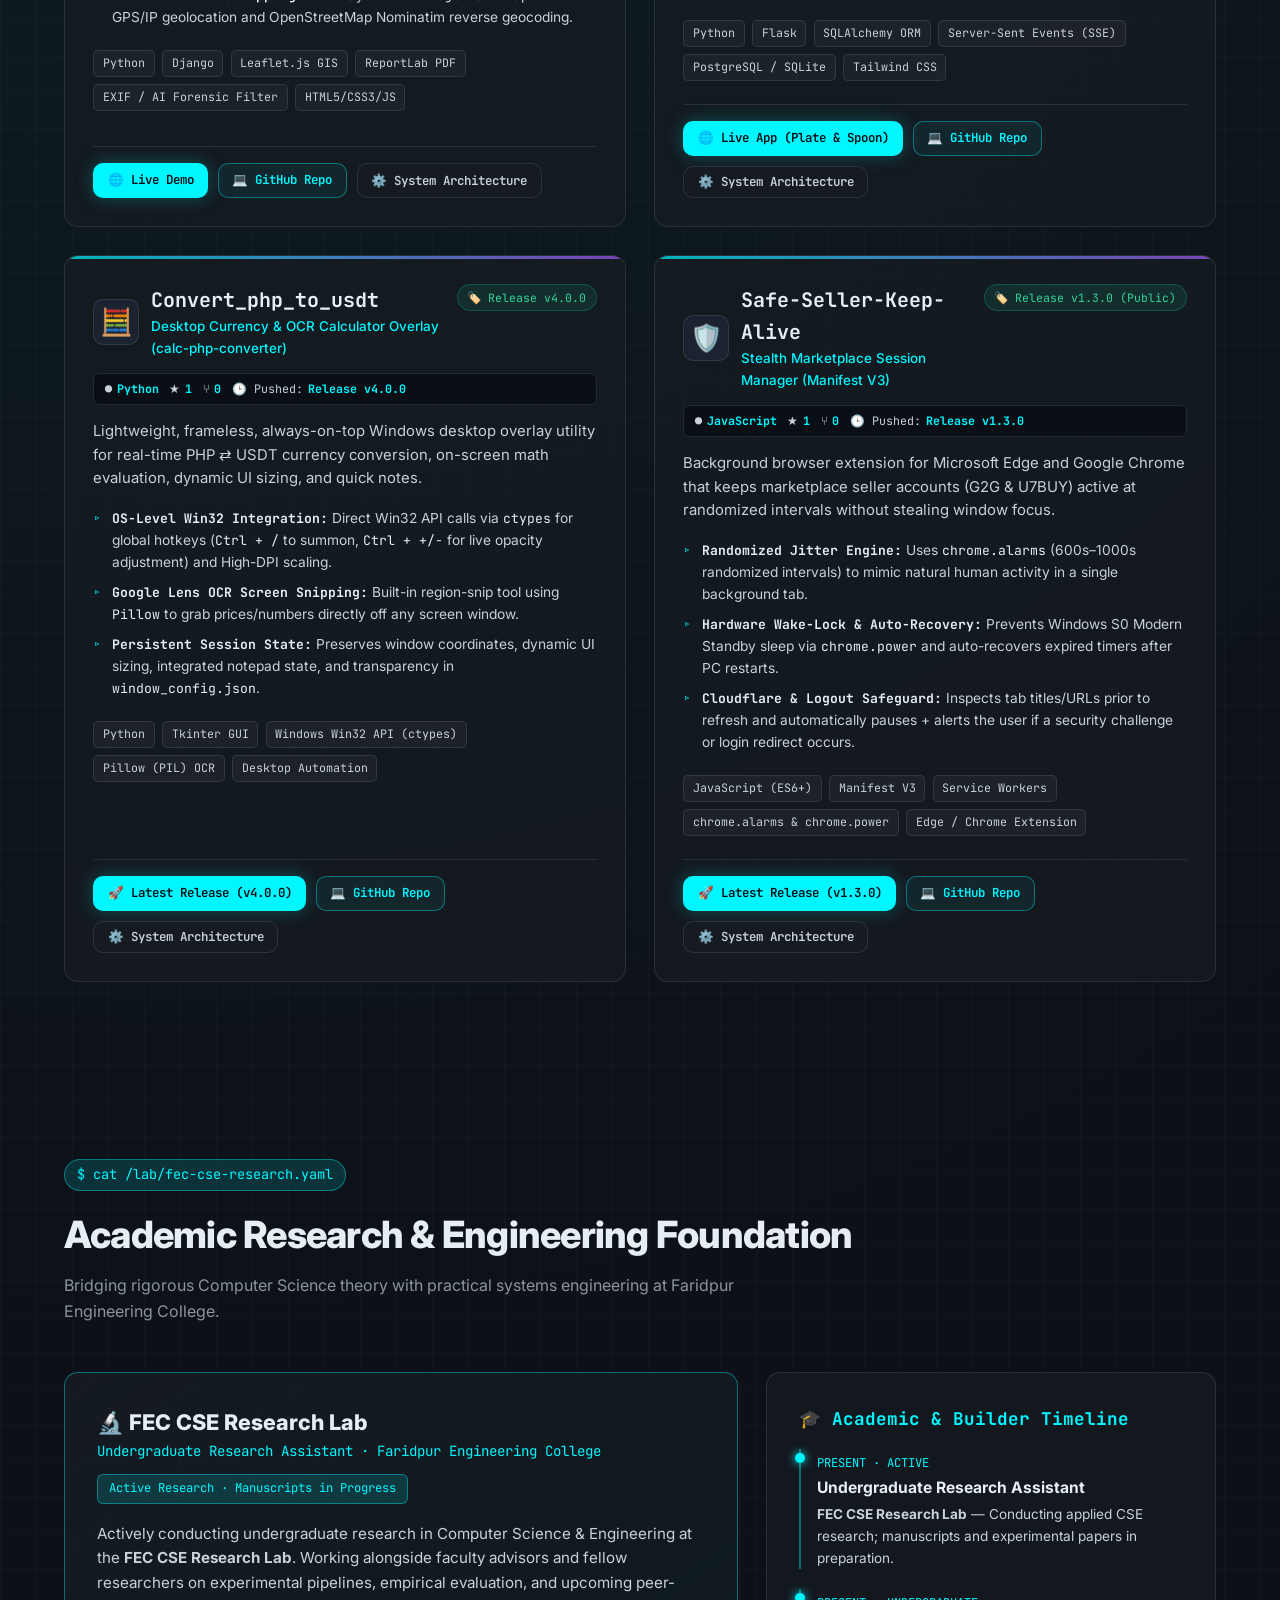
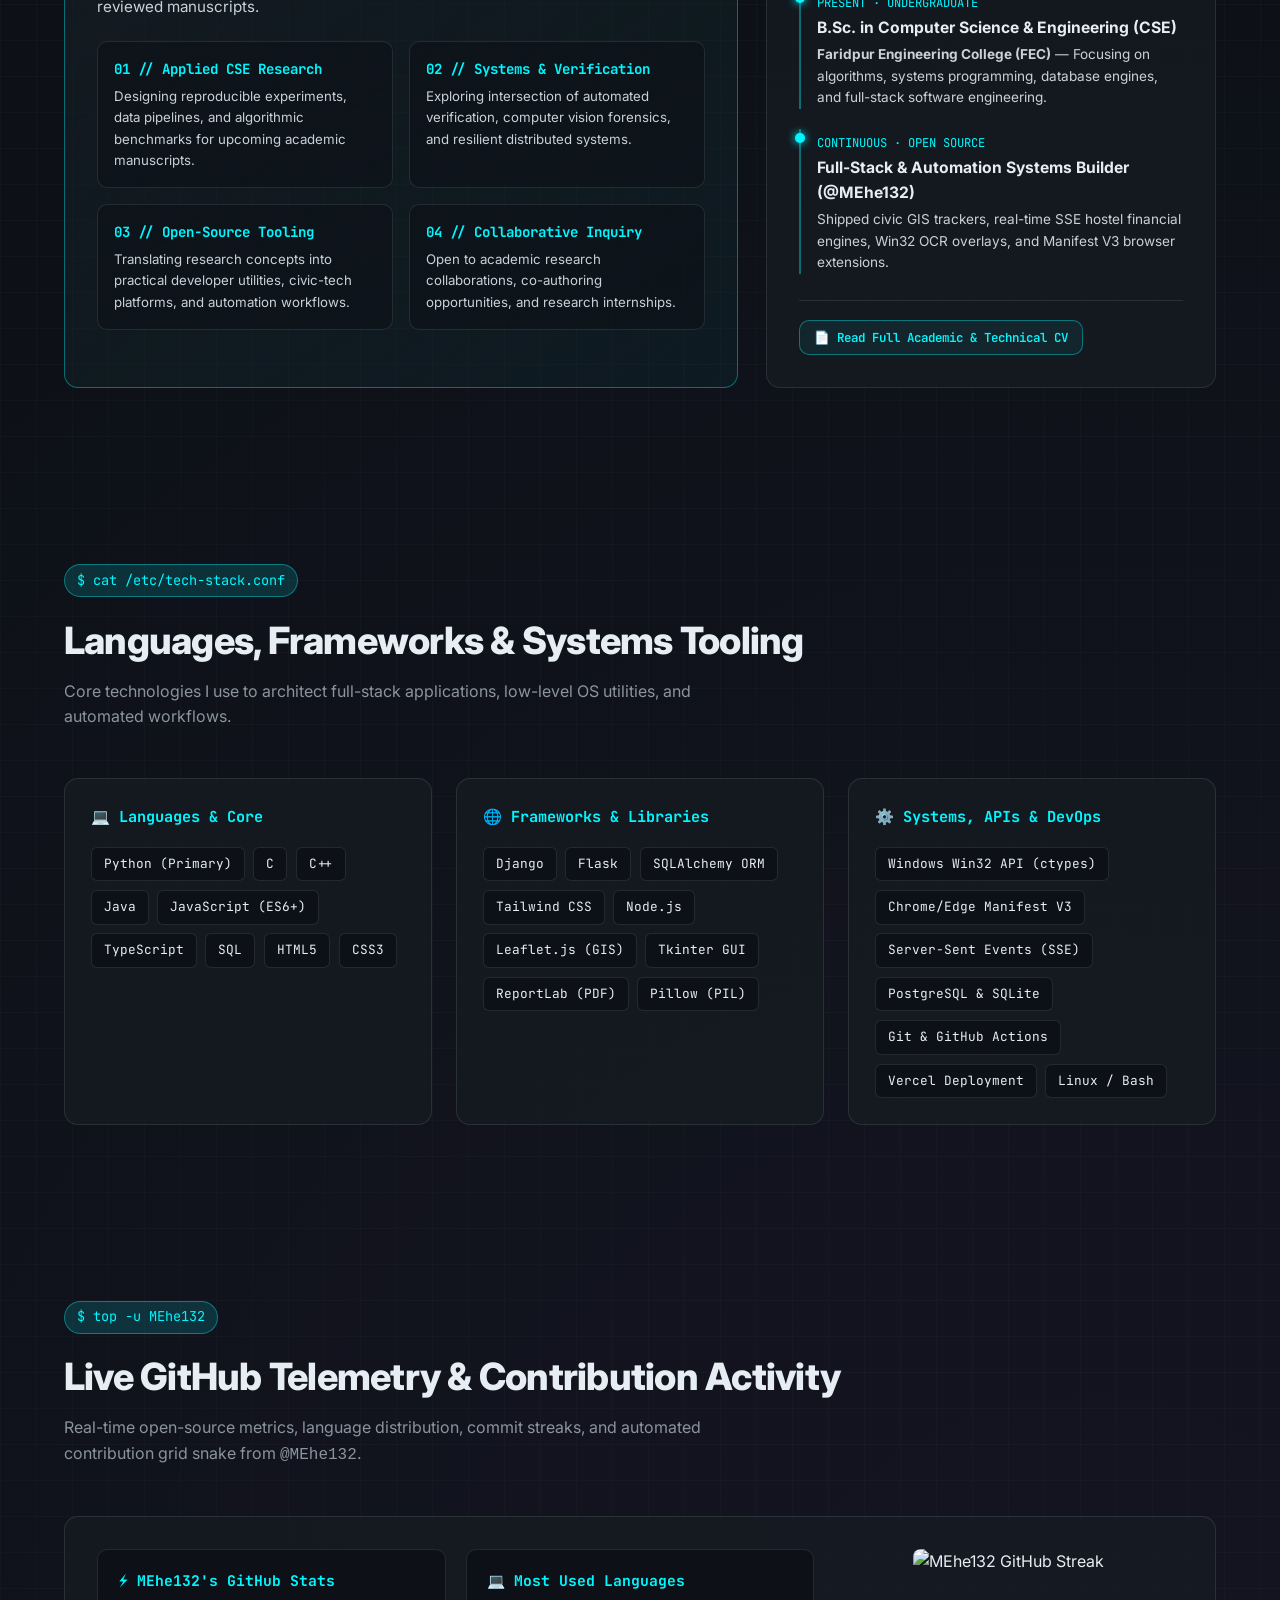
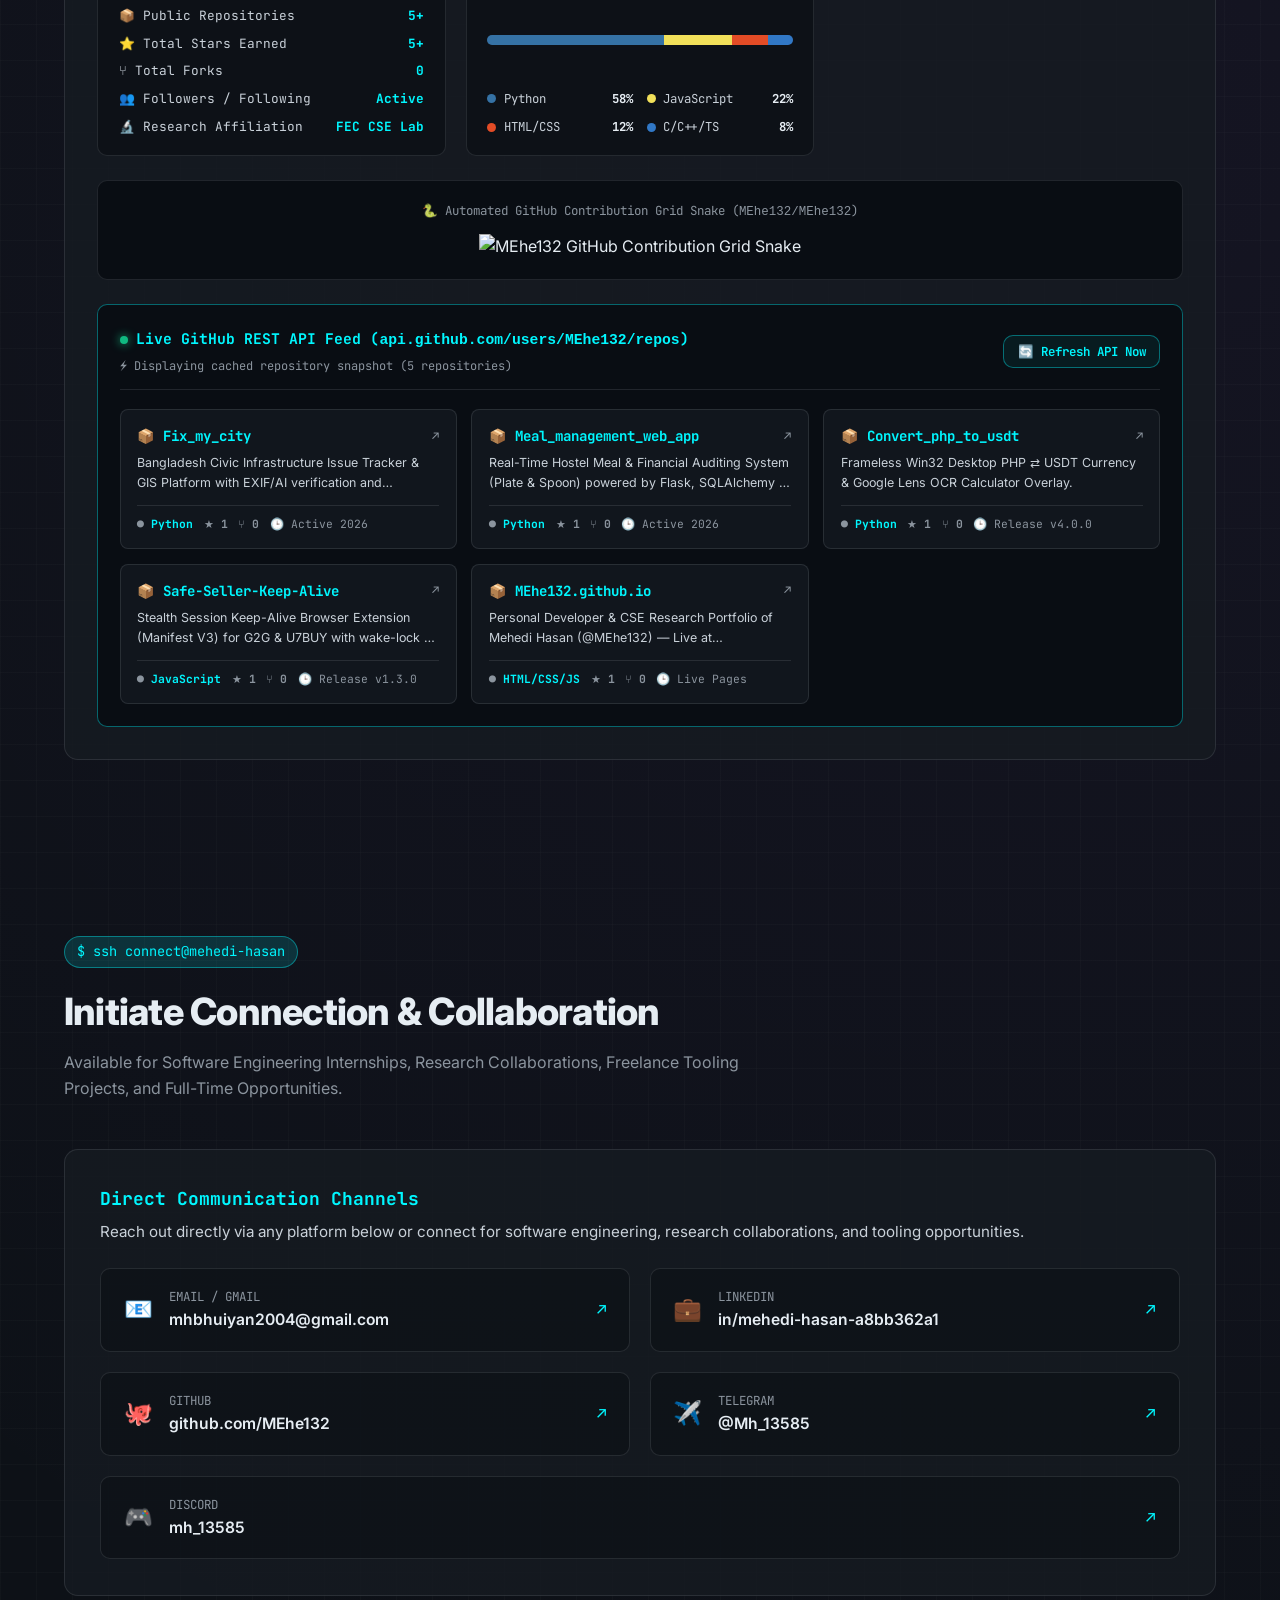
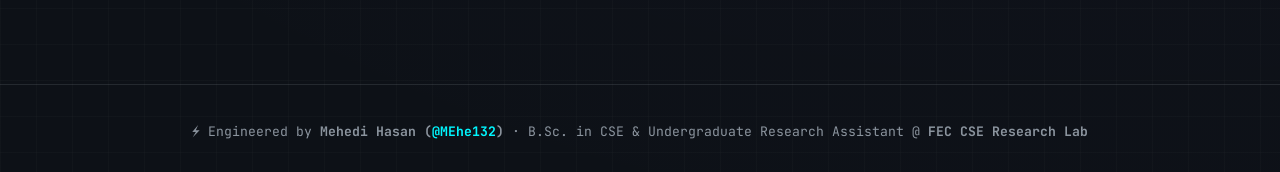
==== commit 6869e96d: "v2.5.0: Remove contact message form and expand direct communication channels into a clean 2-column r" ====
--- a/index.html
+++ b/index.html
@@ -20,7 +20,7 @@
   <link href="https://fonts.googleapis.com/css2?family=Inter:wght@400;500;600;700;800&family=JetBrains+Mono:ital,wght@0,400;0,500;0,600;0,700;1,400&display=swap" rel="stylesheet" />
 
   <link rel="icon" type="image/png" href="https://github.com/MEhe132.png" />
-  <link rel="stylesheet" href="styles.css?v=2.4.0" />
+  <link rel="stylesheet" href="styles.css?v=2.5.0" />
 </head>
 <body>
 
@@ -619,101 +619,71 @@
           </p>
         </div>
 
-        <div class="contact-grid">
-          <!-- Left: Direct Channels -->
-          <div>
-            <h3 style="font-family: var(--font-mono); font-size: 1.05rem; color: var(--cyan);">
+        <div class="contact-hub-card">
+          <div class="contact-hub-header">
+            <h3 style="font-family: var(--font-mono); font-size: 1.12rem; color: var(--cyan);">
               Direct Communication Channels
             </h3>
-            <p style="color: var(--text-secondary); font-size: 0.92rem; margin-top: 0.35rem;">
-              Reach out directly via any platform below or download my complete CV/Resume PDF.
+            <p style="color: var(--text-secondary); font-size: 0.95rem; margin-top: 0.35rem;">
+              Reach out directly via any platform below or connect for software engineering, research collaborations, and tooling opportunities.
             </p>
-
-            <div class="social-cards">
-              <a href="mailto:mhbhuiyan2004@gmail.com" class="social-item">
-                <div class="social-left">
-                  <span style="font-size: 1.35rem;">📧</span>
-                  <div>
-                    <div class="social-label">EMAIL / GMAIL</div>
-                    <div class="social-handle">mhbhuiyan2004@gmail.com</div>
-                  </div>
-                </div>
-                <span style="color: var(--cyan); font-family: var(--font-mono);">↗</span>
-              </a>
-
-              <a href="https://www.linkedin.com/in/mehedi-hasan-a8bb362a1/" target="_blank" rel="noopener" class="social-item">
-                <div class="social-left">
-                  <span style="font-size: 1.35rem;">💼</span>
-                  <div>
-                    <div class="social-label">LINKEDIN</div>
-                    <div class="social-handle">in/mehedi-hasan-a8bb362a1</div>
-                  </div>
-                </div>
-                <span style="color: var(--cyan); font-family: var(--font-mono);">↗</span>
-              </a>
-
-              <a href="https://github.com/MEhe132" target="_blank" rel="noopener" class="social-item">
-                <div class="social-left">
-                  <span style="font-size: 1.35rem;">🐙</span>
-                  <div>
-                    <div class="social-label">GITHUB</div>
-                    <div class="social-handle">github.com/MEhe132</div>
-                  </div>
-                </div>
-                <span style="color: var(--cyan); font-family: var(--font-mono);">↗</span>
-              </a>
-
-              <a href="https://t.me/Mh_13585" target="_blank" rel="noopener" class="social-item">
-                <div class="social-left">
-                  <span style="font-size: 1.35rem;">✈️</span>
-                  <div>
-                    <div class="social-label">TELEGRAM</div>
-                    <div class="social-handle">@Mh_13585</div>
-                  </div>
-                </div>
-                <span style="color: var(--cyan); font-family: var(--font-mono);">↗</span>
-              </a>
-
-              <a href="https://discord.com/users/mh_13585" target="_blank" rel="noopener" class="social-item">
-                <div class="social-left">
-                  <span style="font-size: 1.35rem;">🎮</span>
-                  <div>
-                    <div class="social-label">DISCORD</div>
-                    <div class="social-handle">mh_13585</div>
-                  </div>
-                </div>
-                <span style="color: var(--cyan); font-family: var(--font-mono);">↗</span>
-              </a>
-            </div>
-          </div>
-
-          <!-- Right: Quick Message Dispatch Form -->
-          <div class="contact-form-card">
-            <h3 style="font-family: var(--font-mono); font-size: 1.05rem; color: var(--cyan); margin-bottom: 1.1rem;">
-              ⚡ Send a Direct Message
-            </h3>
-            <form id="portfolio-contact-form">
-              <div class="form-group">
-                <label for="cf-name">YOUR_NAME</label>
-                <input type="text" id="cf-name" class="form-control" placeholder="e.g. Recruiter / Collaborator" required />
-              </div>
-              <div class="form-group">
-                <label for="cf-email">YOUR_EMAIL</label>
-                <input type="email" id="cf-email" class="form-control" placeholder="you@company.com" required />
-              </div>
-              <div class="form-group">
-                <label for="cf-subject">SUBJECT / OPPORTUNITY</label>
-                <input type="text" id="cf-subject" class="form-control" placeholder="Software Engineering Internship / Research / Project" required />
-              </div>
-              <div class="form-group">
-                <label for="cf-message">MESSAGE_PAYLOAD</label>
-                <textarea id="cf-message" rows="4" class="form-control" placeholder="Hi Mehedi, I'd love to connect regarding..." required></textarea>
-              </div>
-              <button type="submit" class="btn btn-primary" style="width: 100%;">
-                🚀 Transmit Message to mhbhuiyan2004@gmail.com
-              </button>
-              <p id="cf-status" style="display: none; margin-top: 0.75rem; font-family: var(--font-mono); font-size: 0.8rem; color: #34D399;"></p>
-            </form>
+          </div>
+
+          <div class="social-cards">
+            <a href="mailto:mhbhuiyan2004@gmail.com" class="social-item">
+              <div class="social-left">
+                <span style="font-size: 1.45rem;">📧</span>
+                <div>
+                  <div class="social-label">EMAIL / GMAIL</div>
+                  <div class="social-handle">mhbhuiyan2004@gmail.com</div>
+                </div>
+              </div>
+              <span class="social-arrow" style="color: var(--cyan); font-family: var(--font-mono);">↗</span>
+            </a>
+
+            <a href="https://www.linkedin.com/in/mehedi-hasan-a8bb362a1/" target="_blank" rel="noopener" class="social-item">
+              <div class="social-left">
+                <span style="font-size: 1.45rem;">💼</span>
+                <div>
+                  <div class="social-label">LINKEDIN</div>
+                  <div class="social-handle">in/mehedi-hasan-a8bb362a1</div>
+                </div>
+              </div>
+              <span class="social-arrow" style="color: var(--cyan); font-family: var(--font-mono);">↗</span>
+            </a>
+
+            <a href="https://github.com/MEhe132" target="_blank" rel="noopener" class="social-item">
+              <div class="social-left">
+                <span style="font-size: 1.45rem;">🐙</span>
+                <div>
+                  <div class="social-label">GITHUB</div>
+                  <div class="social-handle">github.com/MEhe132</div>
+                </div>
+              </div>
+              <span class="social-arrow" style="color: var(--cyan); font-family: var(--font-mono);">↗</span>
+            </a>
+
+            <a href="https://t.me/Mh_13585" target="_blank" rel="noopener" class="social-item">
+              <div class="social-left">
+                <span style="font-size: 1.45rem;">✈️</span>
+                <div>
+                  <div class="social-label">TELEGRAM</div>
+                  <div class="social-handle">@Mh_13585</div>
+                </div>
+              </div>
+              <span class="social-arrow" style="color: var(--cyan); font-family: var(--font-mono);">↗</span>
+            </a>
+
+            <a href="https://discord.com/users/mh_13585" target="_blank" rel="noopener" class="social-item">
+              <div class="social-left">
+                <span style="font-size: 1.45rem;">🎮</span>
+                <div>
+                  <div class="social-label">DISCORD</div>
+                  <div class="social-handle">mh_13585</div>
+                </div>
+              </div>
+              <span class="social-arrow" style="color: var(--cyan); font-family: var(--font-mono);">↗</span>
+            </a>
           </div>
         </div>
       </div>
@@ -877,6 +847,6 @@
   </footer>
 
   <script src="https://cdnjs.cloudflare.com/ajax/libs/three.js/r128/three.min.js"></script>
-  <script src="script.js?v=2.4.0" defer></script>
+  <script src="script.js?v=2.5.0" defer></script>
 </body>
 </html>
--- a/styles.css
+++ b/styles.css
@@ -985,29 +985,39 @@
 }
 
 /* ==========================================================================
-   CONTACT HUB & FORM
+   CONTACT HUB
    ========================================================================== */
-.contact-grid {
+.contact-hub-card {
+  background: var(--bg-glass);
+  border: 1px solid var(--border-subtle);
+  border-radius: var(--radius-lg);
+  padding: 2.2rem;
+  width: 100%;
+}
+
+.contact-hub-header {
+  margin-bottom: 0.5rem;
+}
+
+.social-cards {
   display: grid;
-  grid-template-columns: 1fr 1.1fr;
-  gap: 2rem;
-}
-
-.social-cards {
-  display: flex;
-  flex-direction: column;
-  gap: 0.85rem;
-  margin-top: 1.25rem;
+  grid-template-columns: repeat(2, 1fr);
+  gap: 1.25rem;
+  margin-top: 1.5rem;
+}
+
+.social-cards .social-item:last-child {
+  grid-column: 1 / -1;
 }
 
 .social-item {
   display: flex;
   align-items: center;
   justify-content: space-between;
-  background: var(--bg-glass);
+  background: rgba(13, 17, 23, 0.72);
   border: 1px solid var(--border-subtle);
   border-radius: var(--radius-md);
-  padding: 0.9rem 1.15rem;
+  padding: 1.15rem 1.4rem;
   text-decoration: none;
   color: var(--text-main);
   transition: all var(--transition);
@@ -1015,13 +1025,24 @@
 
 .social-item:hover {
   border-color: var(--cyan);
-  transform: translateX(4px);
+  background: rgba(22, 27, 34, 0.9);
+  transform: translateY(-2px);
+  box-shadow: 0 8px 24px rgba(0, 0, 0, 0.45), 0 0 18px rgba(0, 247, 255, 0.15);
+}
+
+.social-item:hover .social-arrow {
+  transform: translate(2px, -2px);
+  color: #FFFFFF;
+}
+
+.social-arrow {
+  transition: transform 0.2s ease, color 0.2s ease;
 }
 
 .social-left {
   display: flex;
   align-items: center;
-  gap: 0.85rem;
+  gap: 1rem;
 }
 
 .social-label {
@@ -1032,44 +1053,17 @@
 
 .social-handle {
   font-weight: 600;
-  font-size: 0.95rem;
-}
-
-.contact-form-card {
-  background: var(--bg-glass);
-  border: 1px solid var(--border-subtle);
-  border-radius: var(--radius-lg);
-  padding: 2rem;
-}
-
-.form-group {
-  margin-bottom: 1.15rem;
-}
-
-.form-group label {
-  display: block;
-  font-family: var(--font-mono);
-  font-size: 0.8rem;
-  color: var(--text-secondary);
-  margin-bottom: 0.4rem;
-}
-
-.form-control {
-  width: 100%;
-  background: #090D13;
-  border: 1px solid var(--border-subtle);
-  border-radius: 8px;
-  padding: 0.75rem 0.95rem;
-  color: var(--text-main);
-  font-family: var(--font-sans);
-  font-size: 0.92rem;
-  transition: border-color 0.2s ease;
-}
-
-.form-control:focus {
-  outline: none;
-  border-color: var(--cyan);
-  box-shadow: 0 0 0 3px rgba(0, 247, 255, 0.12);
+  font-size: 0.98rem;
+  color: var(--text-main);
+}
+
+@media (max-width: 768px) {
+  .social-cards {
+    grid-template-columns: 1fr;
+  }
+  .social-cards .social-item:last-child {
+    grid-column: auto;
+  }
 }
 
 /* ==========================================================================
@@ -1569,8 +1563,7 @@
   .hero-grid,
   .projects-grid,
   .research-grid,
-  .skills-grid,
-  .contact-grid {
+  .skills-grid {
     grid-template-columns: 1fr;
   }
   .nav-links {
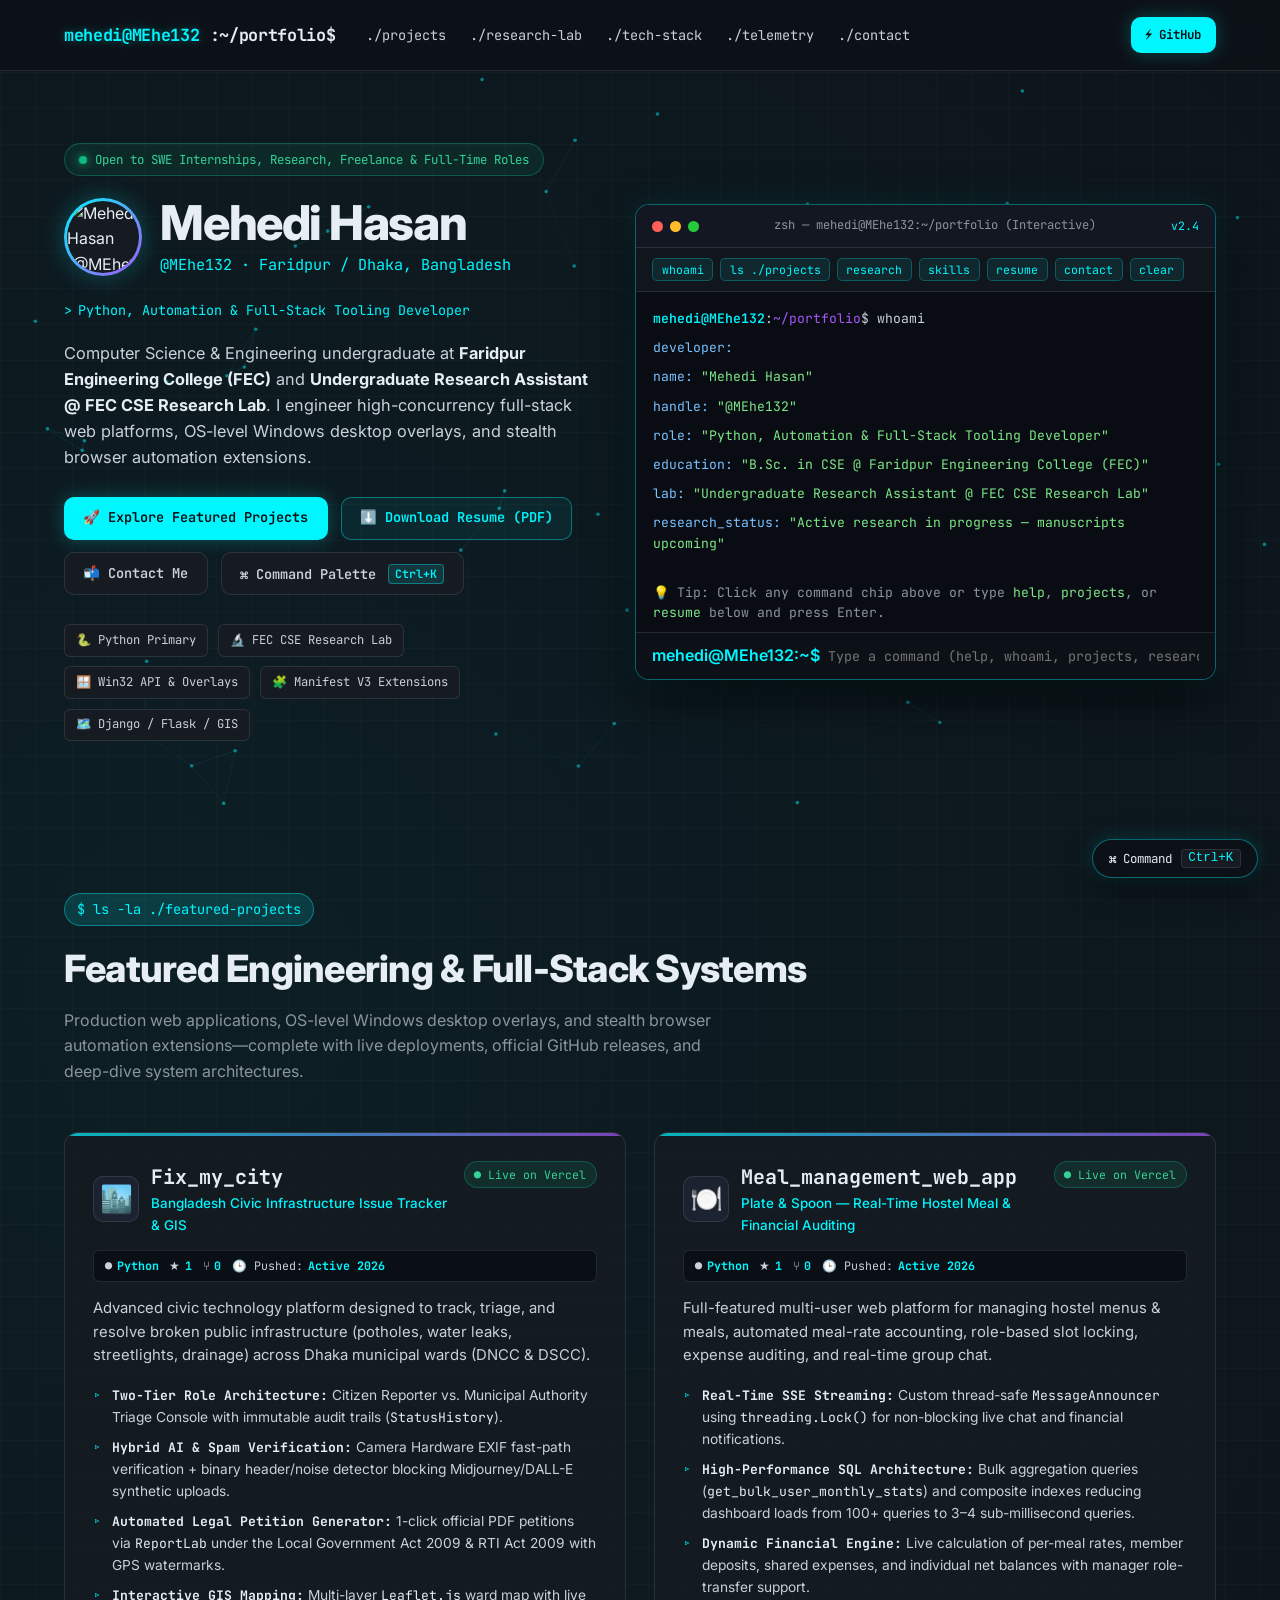
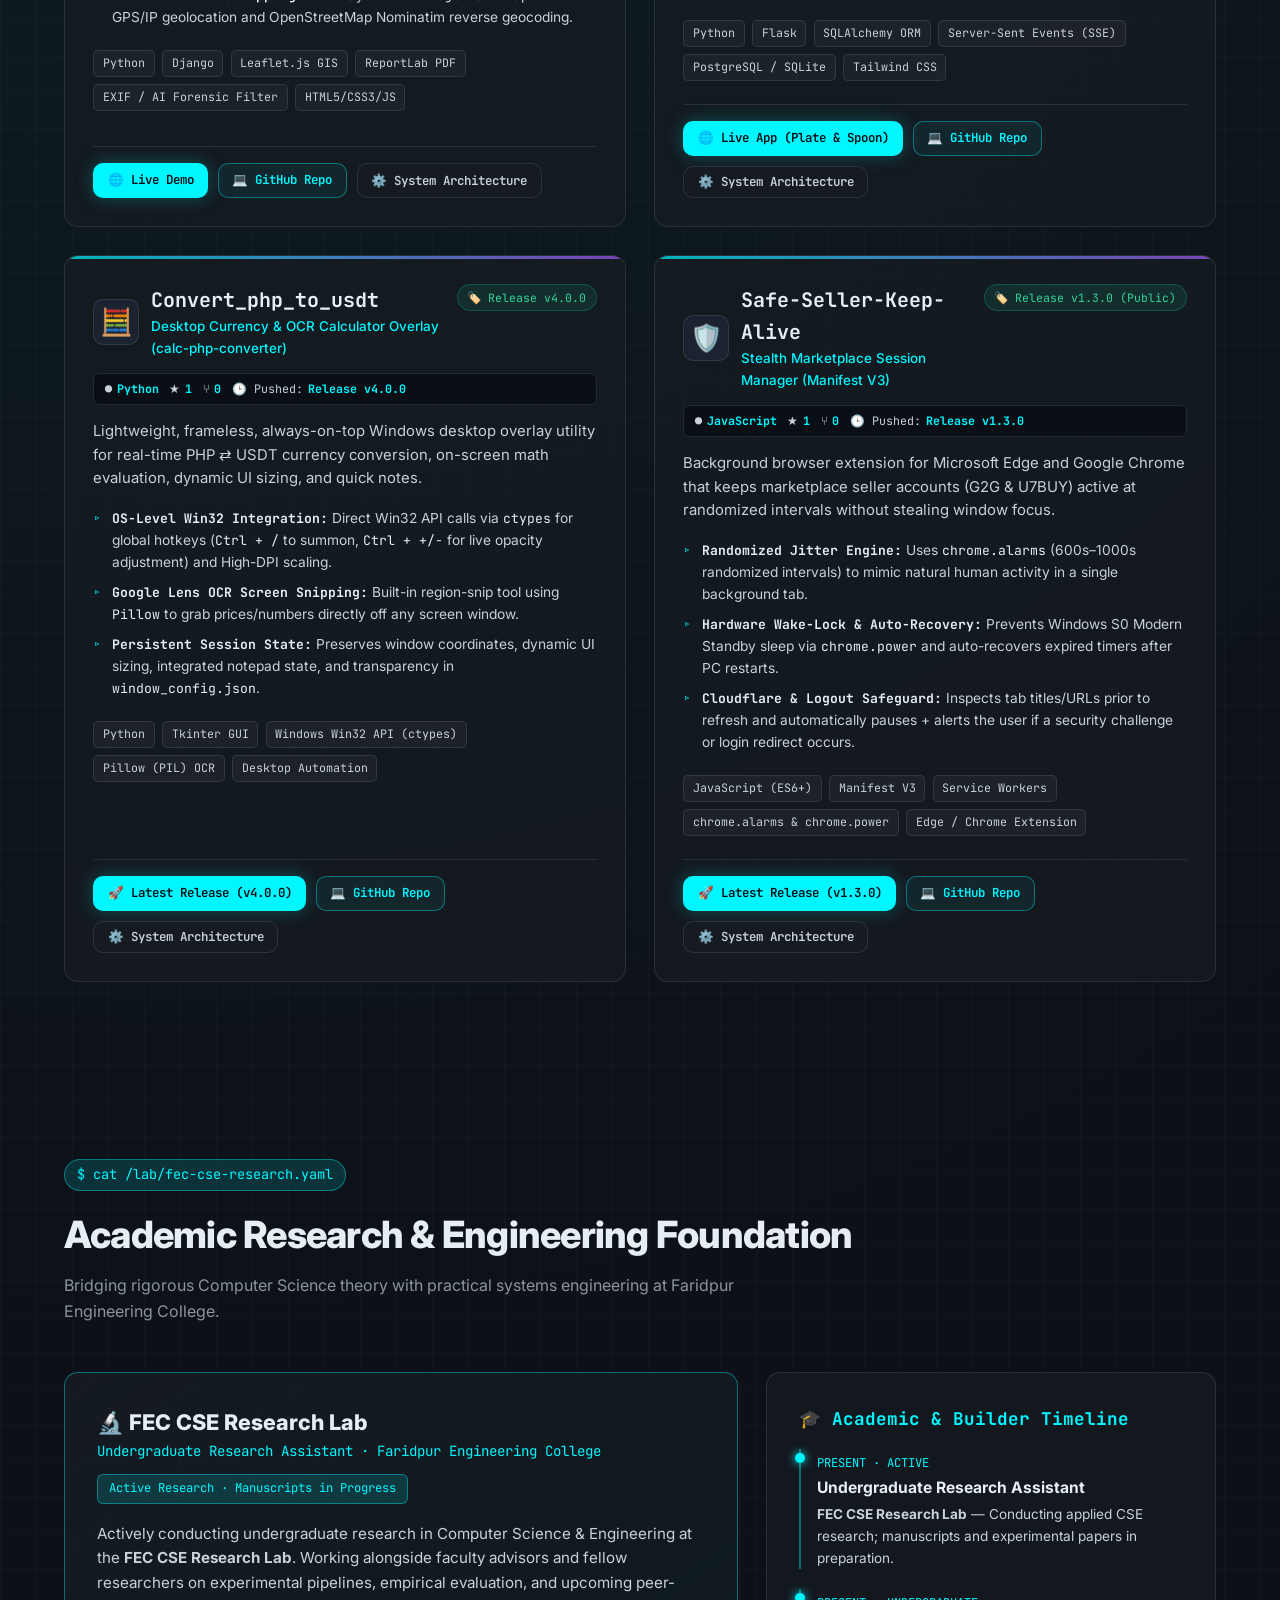
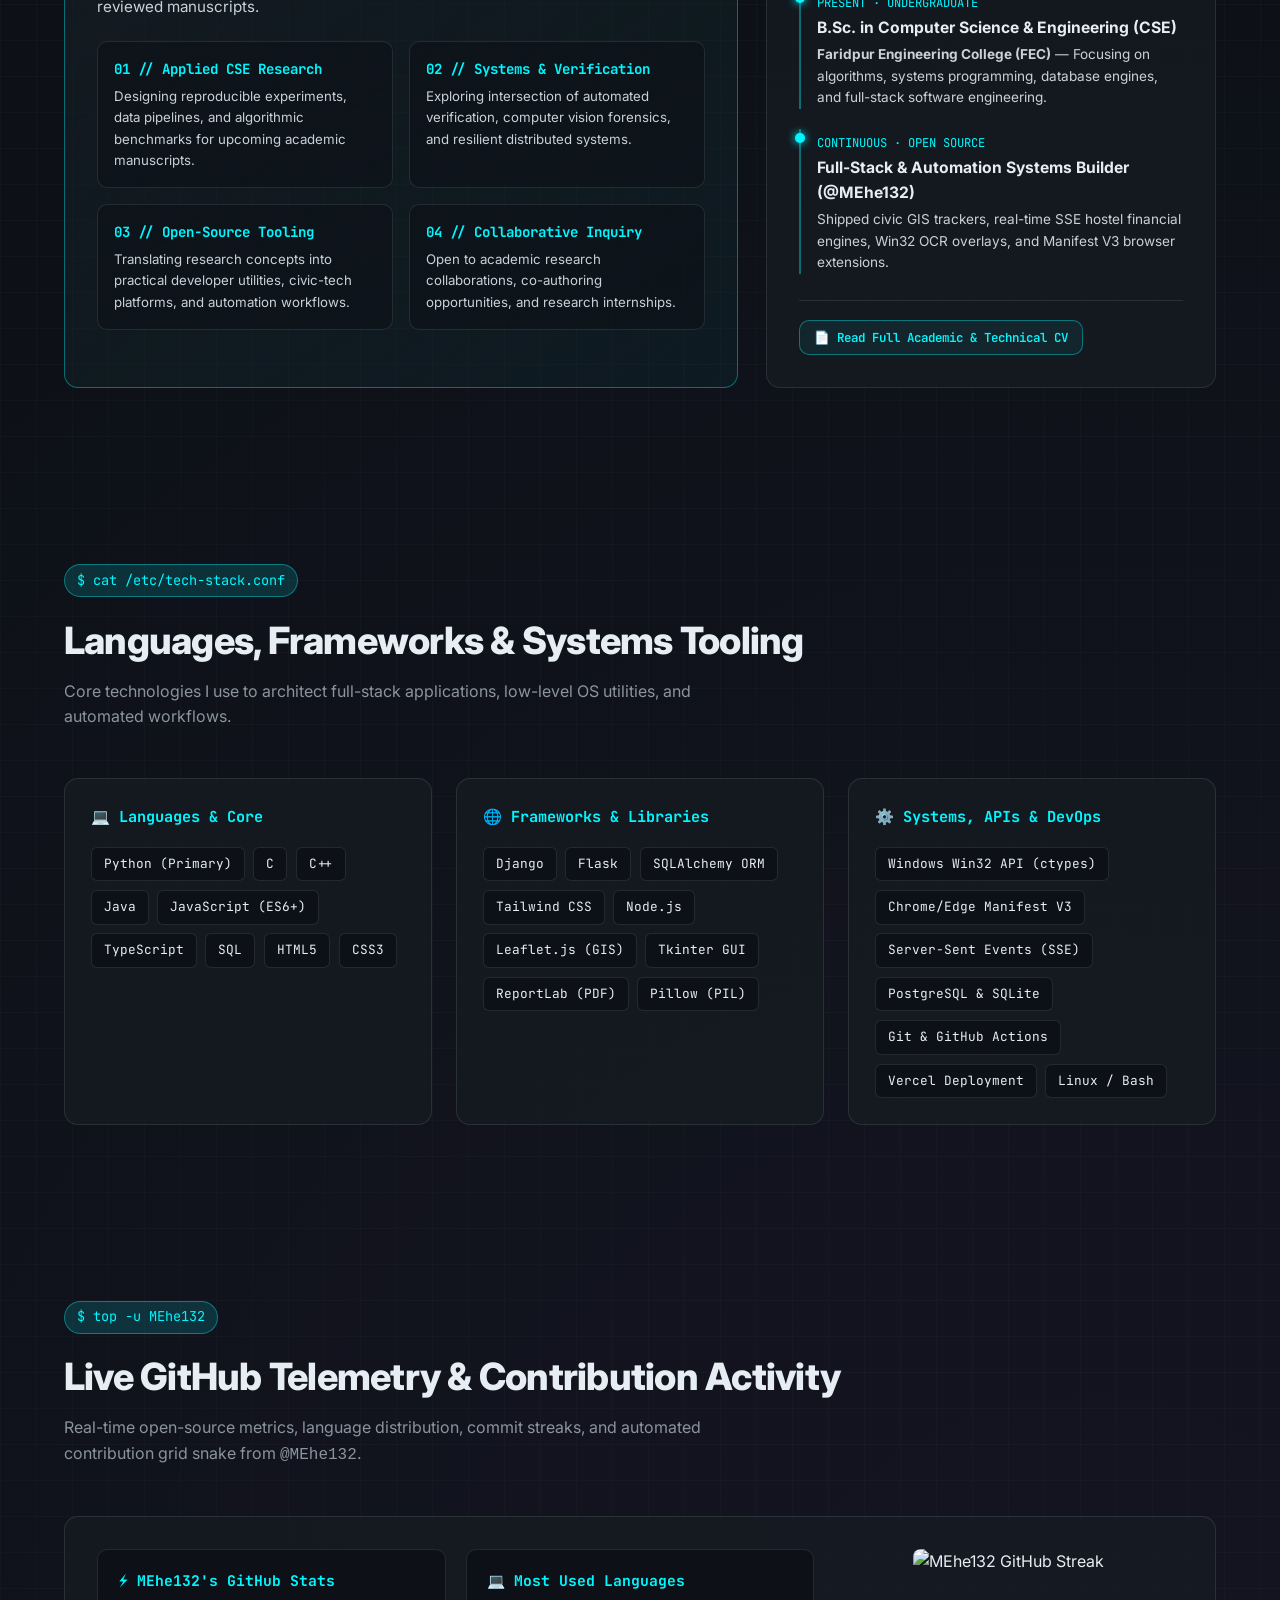
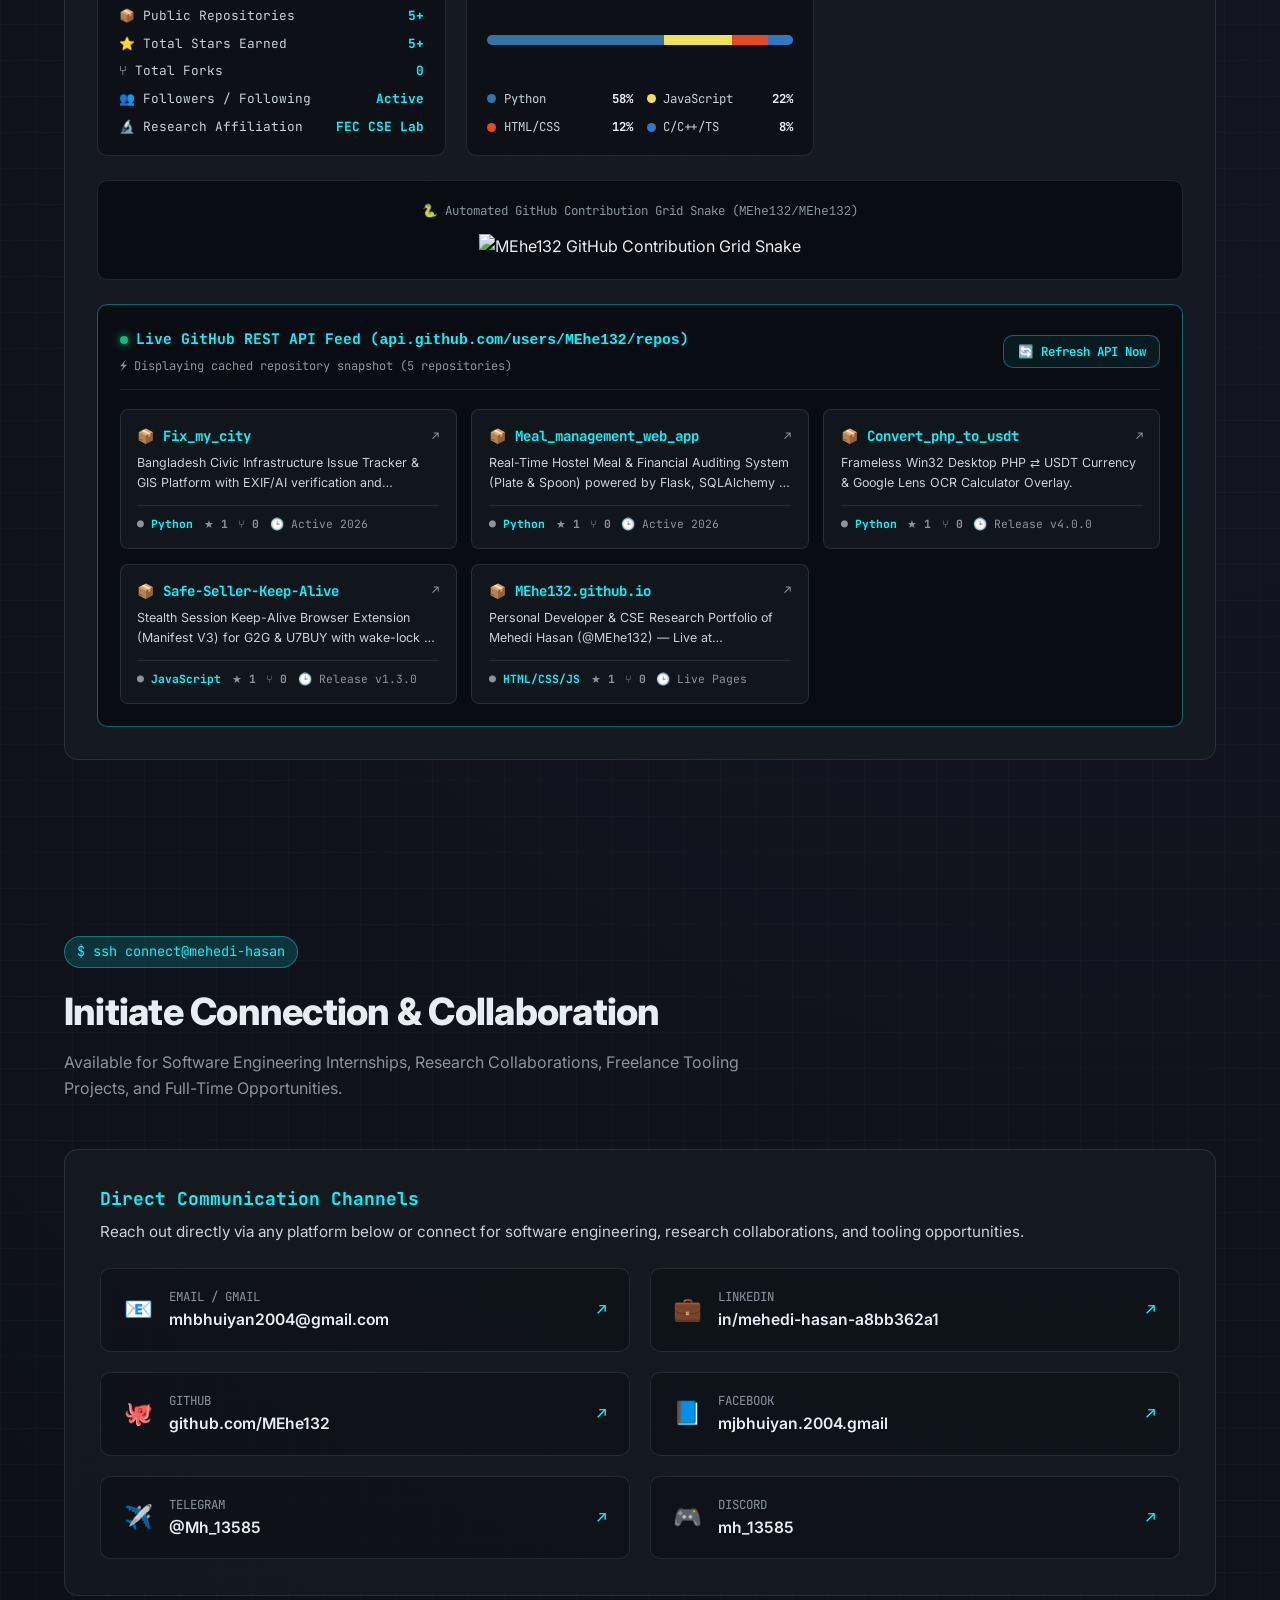
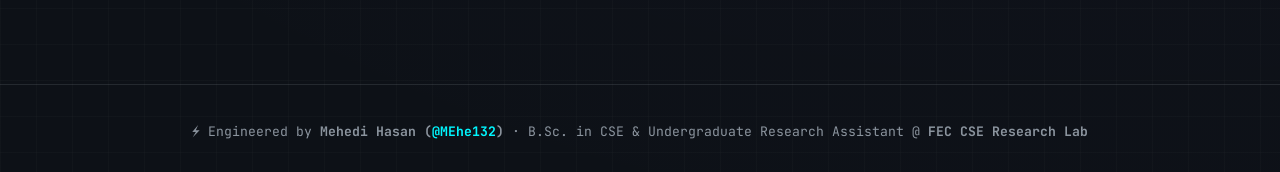
==== commit 2996c141: "v2.6.0: Add Facebook profile link (3x2 symmetrical contact grid, terminal command, and command palet" ====
--- a/index.html
+++ b/index.html
@@ -20,7 +20,7 @@
   <link href="https://fonts.googleapis.com/css2?family=Inter:wght@400;500;600;700;800&family=JetBrains+Mono:ital,wght@0,400;0,500;0,600;0,700;1,400&display=swap" rel="stylesheet" />
 
   <link rel="icon" type="image/png" href="https://github.com/MEhe132.png" />
-  <link rel="stylesheet" href="styles.css?v=2.5.0" />
+  <link rel="stylesheet" href="styles.css?v=2.6.0" />
 </head>
 <body>
 
@@ -658,6 +658,17 @@
                 <div>
                   <div class="social-label">GITHUB</div>
                   <div class="social-handle">github.com/MEhe132</div>
+                </div>
+              </div>
+              <span class="social-arrow" style="color: var(--cyan); font-family: var(--font-mono);">↗</span>
+            </a>
+
+            <a href="https://www.facebook.com/mjbhuiyan.2004.gmail#" target="_blank" rel="noopener" class="social-item">
+              <div class="social-left">
+                <span style="font-size: 1.45rem;">📘</span>
+                <div>
+                  <div class="social-label">FACEBOOK</div>
+                  <div class="social-handle">mjbhuiyan.2004.gmail</div>
                 </div>
               </div>
               <span class="social-arrow" style="color: var(--cyan); font-family: var(--font-mono);">↗</span>
@@ -847,6 +858,6 @@
   </footer>
 
   <script src="https://cdnjs.cloudflare.com/ajax/libs/three.js/r128/three.min.js"></script>
-  <script src="script.js?v=2.5.0" defer></script>
+  <script src="script.js?v=2.6.0" defer></script>
 </body>
 </html>
--- a/styles.css
+++ b/styles.css
@@ -1006,10 +1006,6 @@
   margin-top: 1.5rem;
 }
 
-.social-cards .social-item:last-child {
-  grid-column: 1 / -1;
-}
-
 .social-item {
   display: flex;
   align-items: center;
@@ -1060,9 +1056,6 @@
 @media (max-width: 768px) {
   .social-cards {
     grid-template-columns: 1fr;
-  }
-  .social-cards .social-item:last-child {
-    grid-column: auto;
   }
 }
 
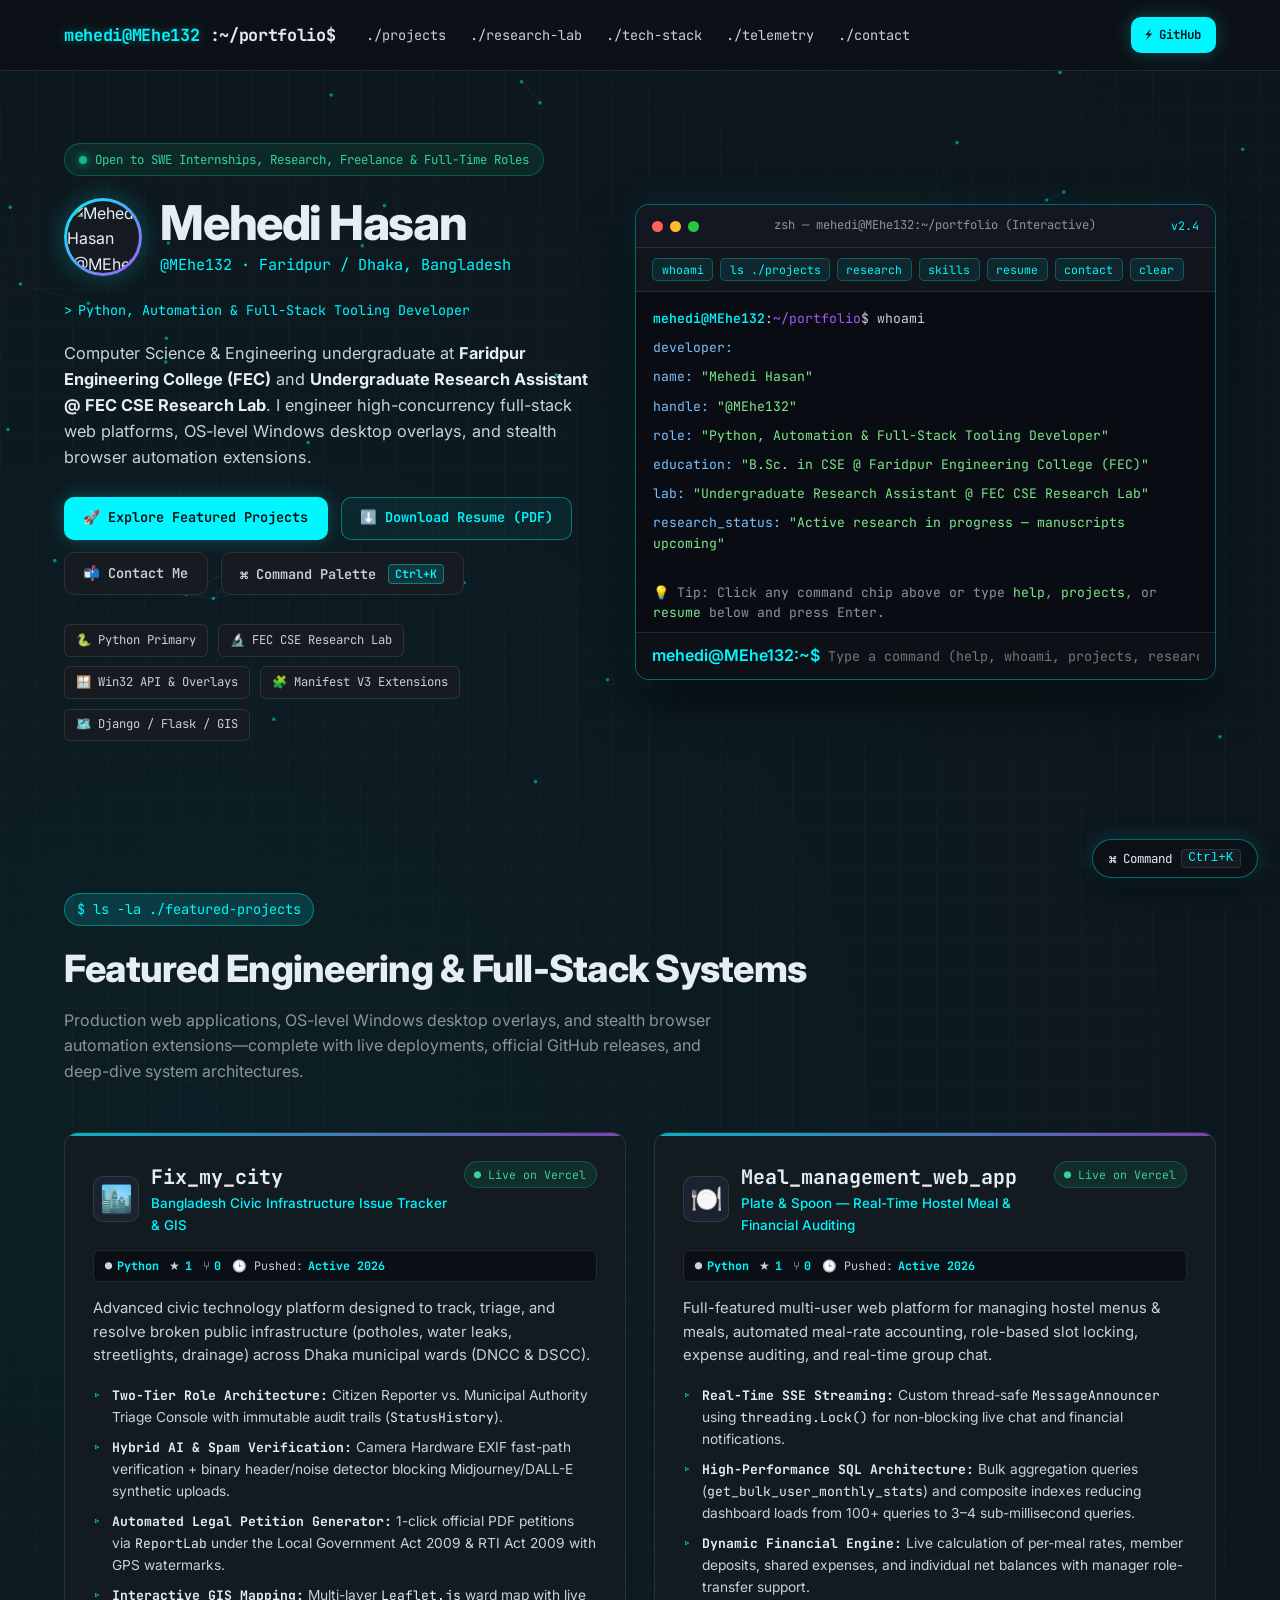
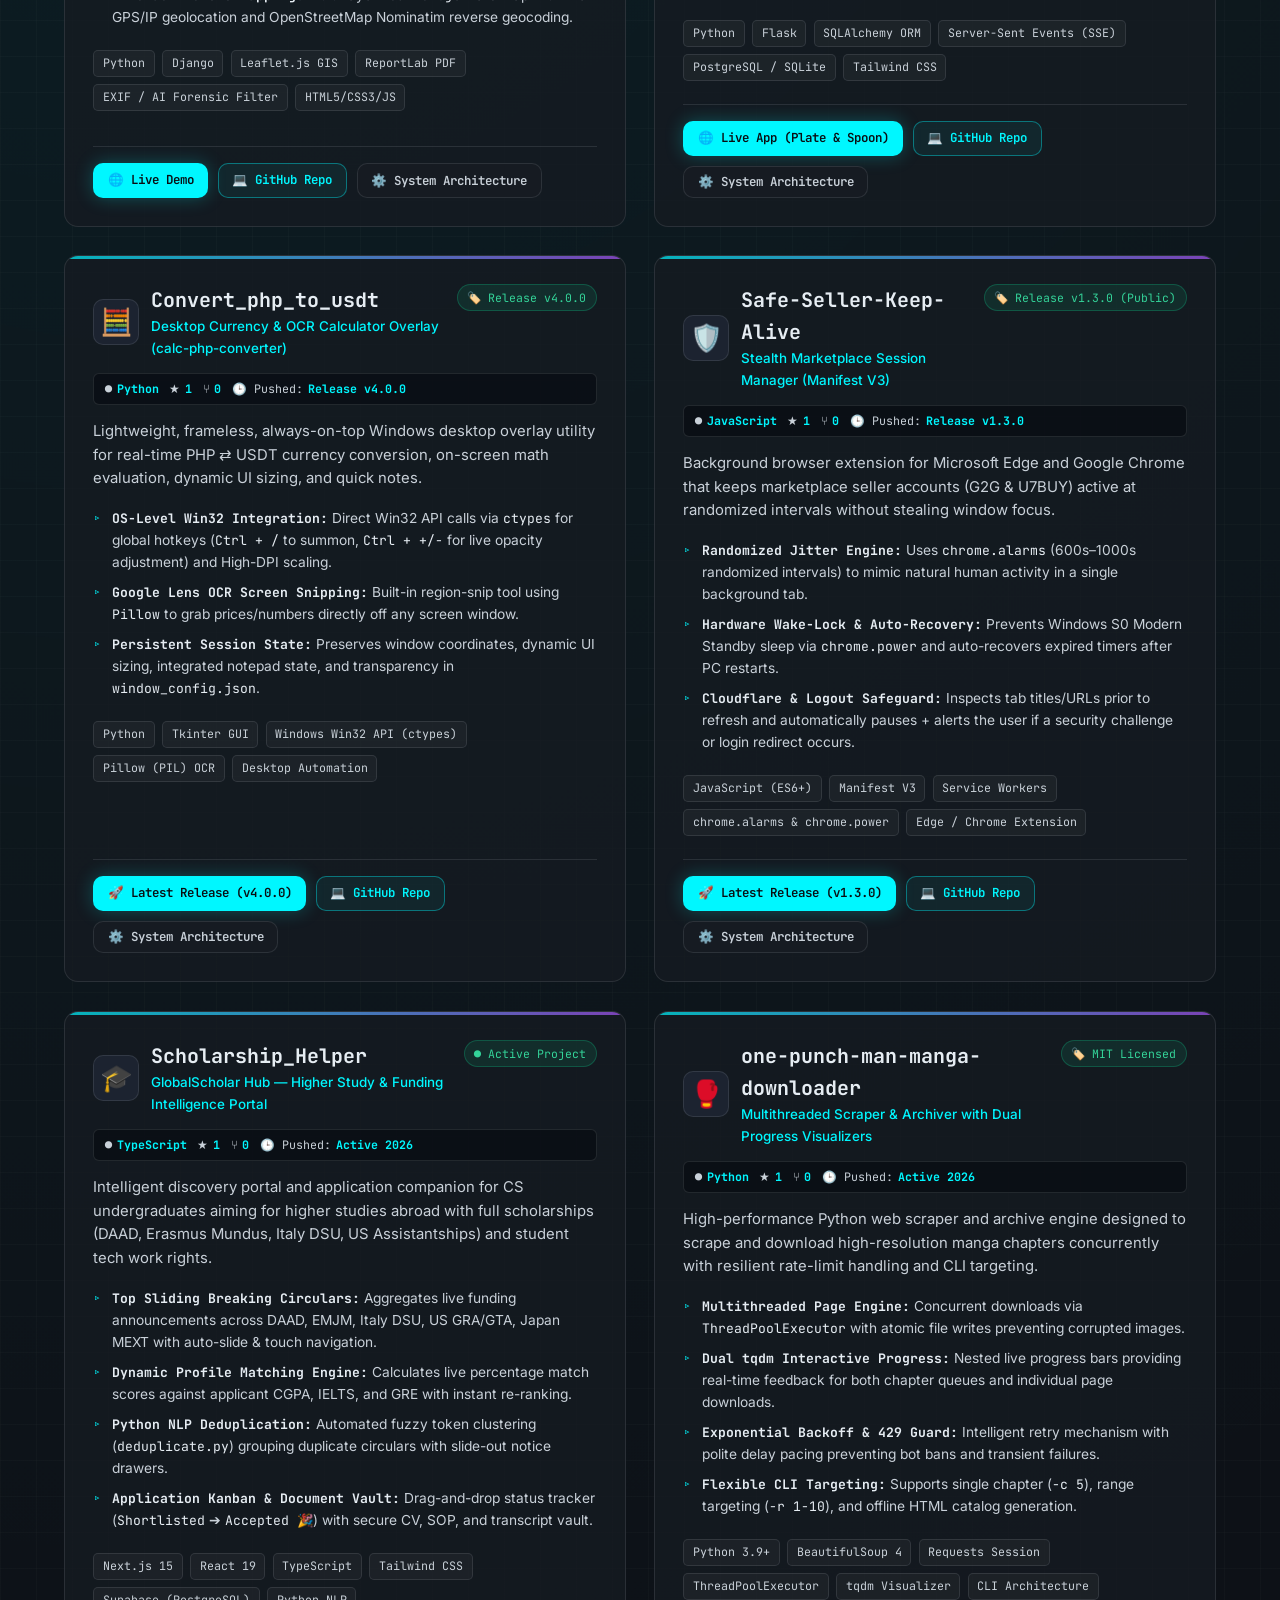
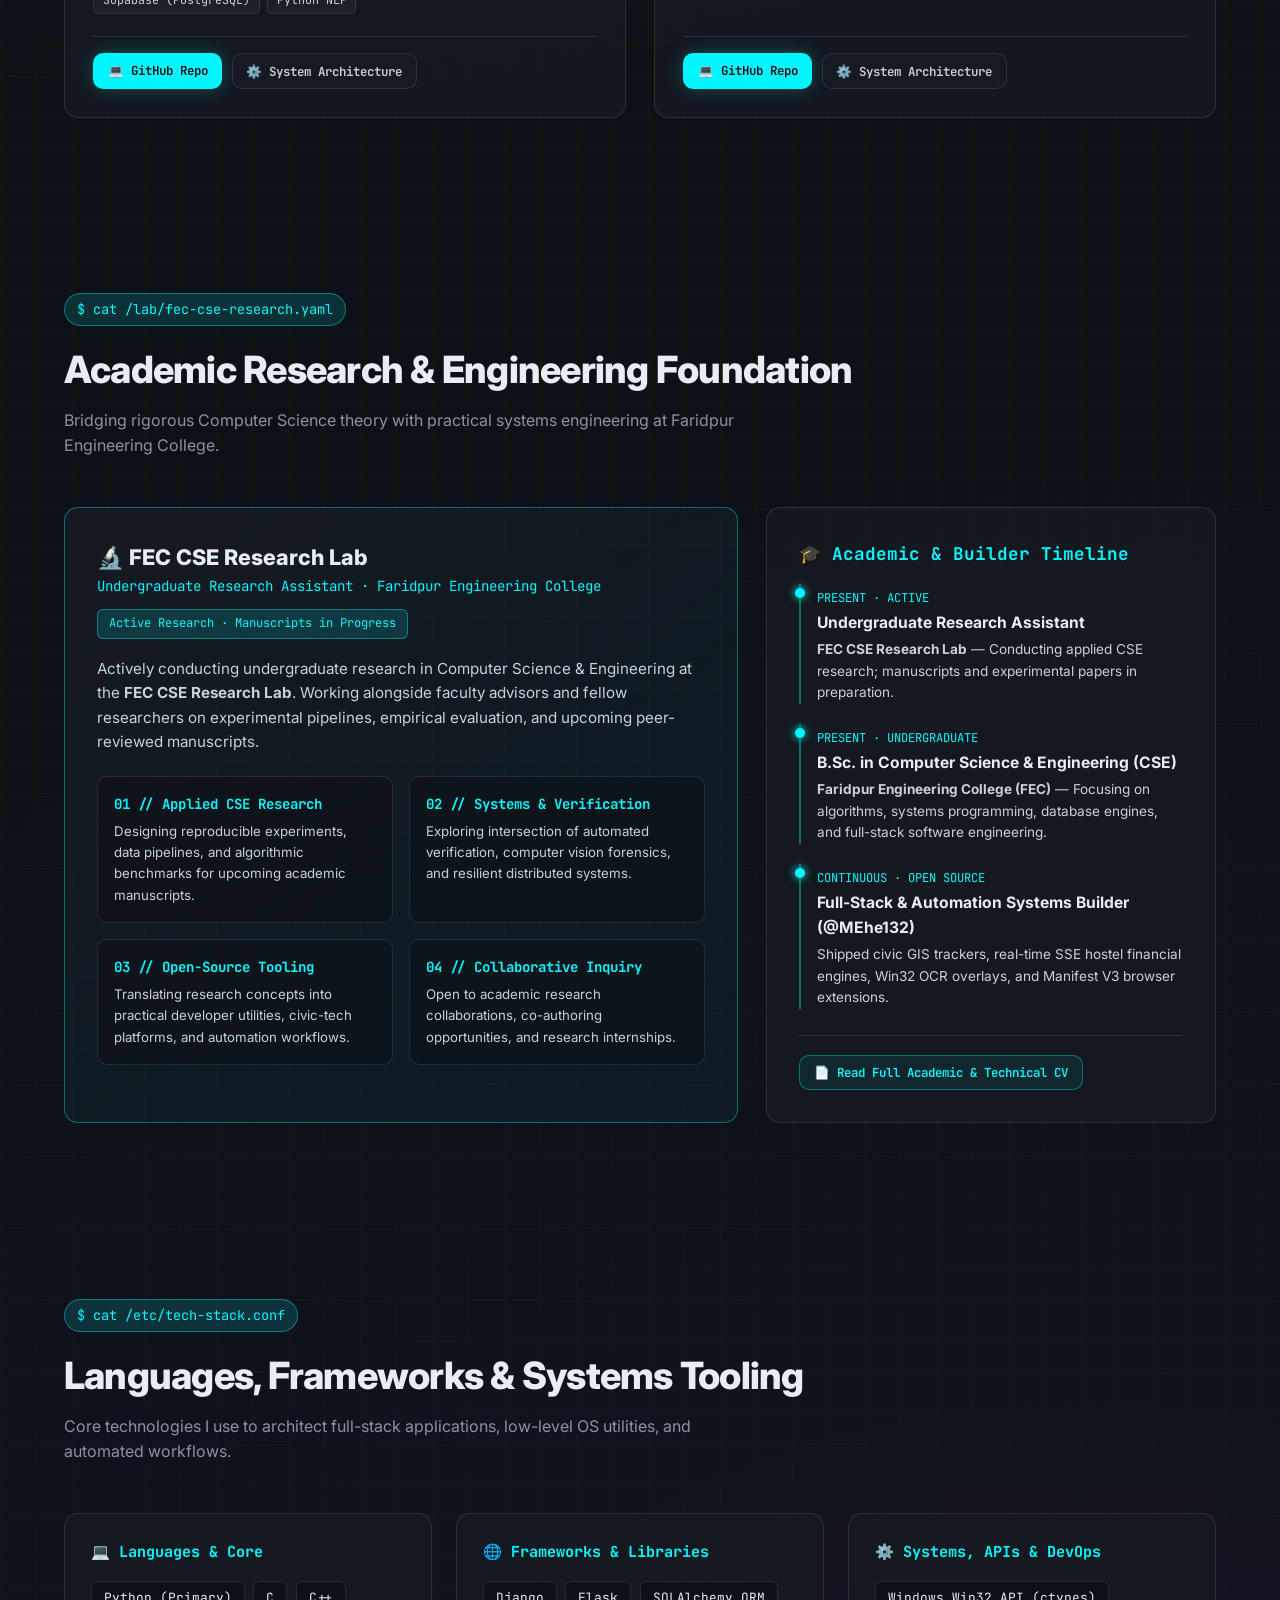
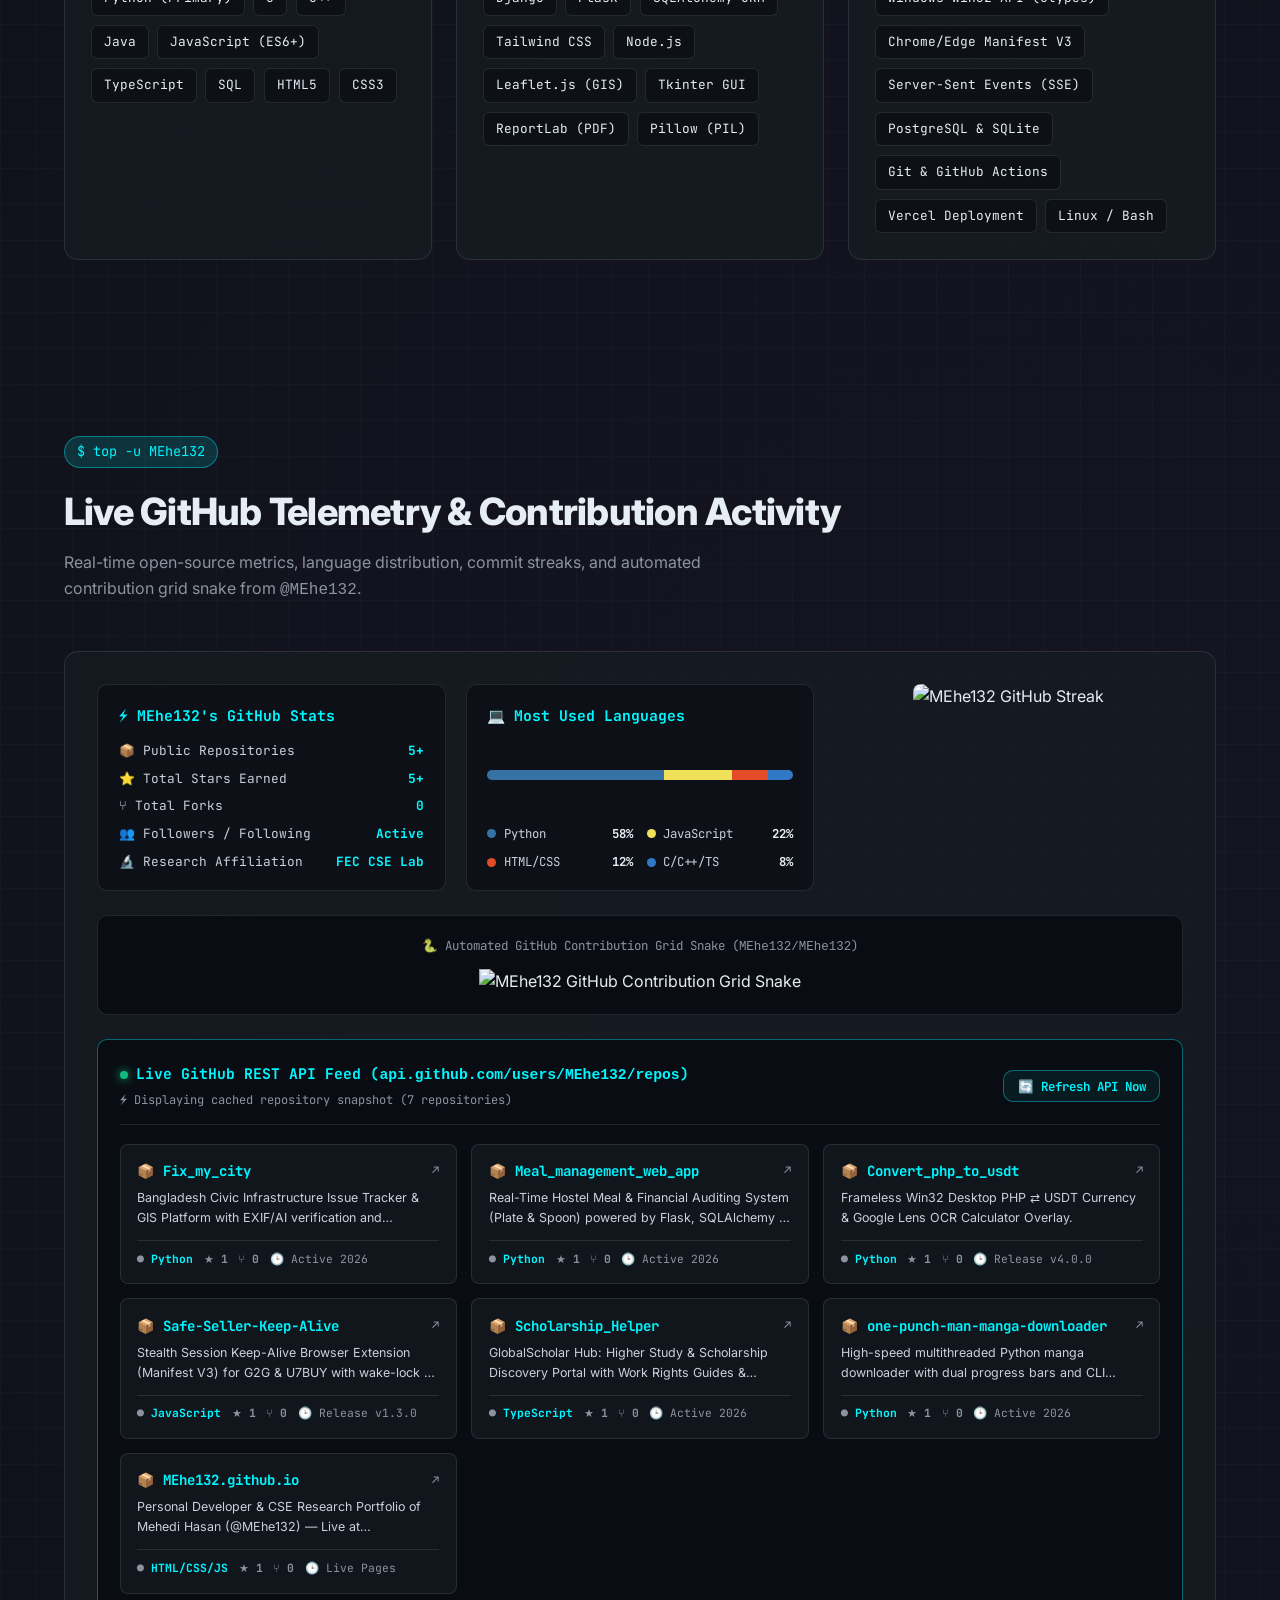
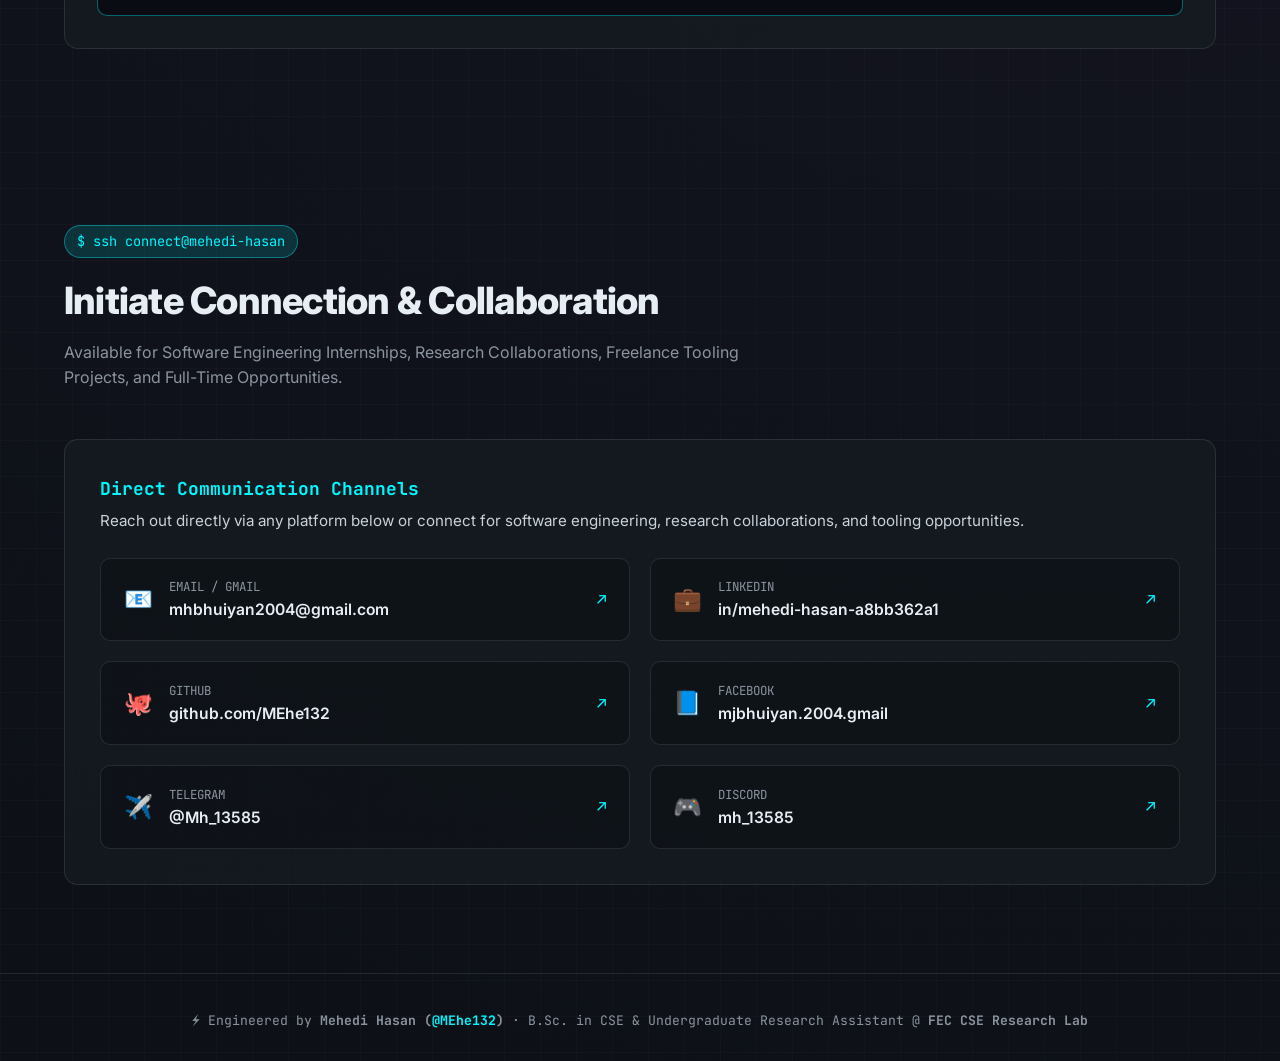
==== commit a247c197: "feat(projects): add GlobalScholar Hub and One Punch Man Downloader with architecture modals" ====
--- a/index.html
+++ b/index.html
@@ -359,6 +359,102 @@
                 💻 GitHub Repo
               </a>
               <button type="button" class="btn btn-ghost btn-sm" data-modal-target="modal-safe-seller">
+                ⚙️ System Architecture
+              </button>
+            </div>
+          </article>
+
+          <!-- PROJECT 5: Scholarship_Helper (GlobalScholar Hub) -->
+          <article class="project-card scroll-reveal" data-repo="Scholarship_Helper" data-tilt>
+            <div>
+              <div class="project-top-bar">
+                <div class="project-icon-title">
+                  <div class="project-emoji">🎓</div>
+                  <div>
+                    <h3 class="project-title">Scholarship_Helper</h3>
+                    <div class="project-subtitle">GlobalScholar Hub — Higher Study &amp; Funding Intelligence Portal</div>
+                  </div>
+                </div>
+                <span class="project-status-badge">● Active Project</span>
+              </div>
+              <div class="repo-live-telemetry" data-repo-meta="Scholarship_Helper">
+                <span class="repo-stat">⚡ Live GitHub Sync...</span>
+              </div>
+
+              <p class="project-desc">
+                Intelligent discovery portal and application companion for CS undergraduates aiming for higher studies abroad with full scholarships (DAAD, Erasmus Mundus, Italy DSU, US Assistantships) and student tech work rights.
+              </p>
+
+              <ul class="project-highlights">
+                <li><strong>Top Sliding Breaking Circulars:</strong> Aggregates live funding announcements across DAAD, EMJM, Italy DSU, US GRA/GTA, Japan MEXT with auto-slide &amp; touch navigation.</li>
+                <li><strong>Dynamic Profile Matching Engine:</strong> Calculates live percentage match scores against applicant CGPA, IELTS, and GRE with instant re-ranking.</li>
+                <li><strong>Python NLP Deduplication:</strong> Automated fuzzy token clustering (<code>deduplicate.py</code>) grouping duplicate circulars with slide-out notice drawers.</li>
+                <li><strong>Application Kanban &amp; Document Vault:</strong> Drag-and-drop status tracker (<code>Shortlisted</code> ➔ <code>Accepted 🎉</code>) with secure CV, SOP, and transcript vault.</li>
+              </ul>
+
+              <div class="tech-tags">
+                <span class="tech-tag">Next.js 15</span>
+                <span class="tech-tag">React 19</span>
+                <span class="tech-tag">TypeScript</span>
+                <span class="tech-tag">Tailwind CSS</span>
+                <span class="tech-tag">Supabase (PostgreSQL)</span>
+                <span class="tech-tag">Python NLP</span>
+              </div>
+            </div>
+
+            <div class="project-actions">
+              <a href="https://github.com/MEhe132/Scholarship_Helper" target="_blank" rel="noopener" class="btn btn-primary btn-sm">
+                💻 GitHub Repo
+              </a>
+              <button type="button" class="btn btn-ghost btn-sm" data-modal-target="modal-scholarship-helper">
+                ⚙️ System Architecture
+              </button>
+            </div>
+          </article>
+
+          <!-- PROJECT 6: one-punch-man-manga-downloader -->
+          <article class="project-card scroll-reveal" data-repo="one-punch-man-manga-downloader" data-tilt>
+            <div>
+              <div class="project-top-bar">
+                <div class="project-icon-title">
+                  <div class="project-emoji">🥊</div>
+                  <div>
+                    <h3 class="project-title">one-punch-man-manga-downloader</h3>
+                    <div class="project-subtitle">Multithreaded Scraper &amp; Archiver with Dual Progress Visualizers</div>
+                  </div>
+                </div>
+                <span class="project-status-badge">🏷️ MIT Licensed</span>
+              </div>
+              <div class="repo-live-telemetry" data-repo-meta="one-punch-man-manga-downloader">
+                <span class="repo-stat">⚡ Live GitHub Sync...</span>
+              </div>
+
+              <p class="project-desc">
+                High-performance Python web scraper and archive engine designed to scrape and download high-resolution manga chapters concurrently with resilient rate-limit handling and CLI targeting.
+              </p>
+
+              <ul class="project-highlights">
+                <li><strong>Multithreaded Page Engine:</strong> Concurrent downloads via <code>ThreadPoolExecutor</code> with atomic file writes preventing corrupted images.</li>
+                <li><strong>Dual tqdm Interactive Progress:</strong> Nested live progress bars providing real-time feedback for both chapter queues and individual page downloads.</li>
+                <li><strong>Exponential Backoff &amp; 429 Guard:</strong> Intelligent retry mechanism with polite delay pacing preventing bot bans and transient failures.</li>
+                <li><strong>Flexible CLI Targeting:</strong> Supports single chapter (<code>-c 5</code>), range targeting (<code>-r 1-10</code>), and offline HTML catalog generation.</li>
+              </ul>
+
+              <div class="tech-tags">
+                <span class="tech-tag">Python 3.9+</span>
+                <span class="tech-tag">BeautifulSoup 4</span>
+                <span class="tech-tag">Requests Session</span>
+                <span class="tech-tag">ThreadPoolExecutor</span>
+                <span class="tech-tag">tqdm Visualizer</span>
+                <span class="tech-tag">CLI Architecture</span>
+              </div>
+            </div>
+
+            <div class="project-actions">
+              <a href="https://github.com/MEhe132/one-punch-man-manga-downloader" target="_blank" rel="noopener" class="btn btn-primary btn-sm">
+                💻 GitHub Repo
+              </a>
+              <button type="button" class="btn btn-ghost btn-sm" data-modal-target="modal-manga-downloader">
                 ⚙️ System Architecture
               </button>
             </div>
@@ -814,6 +910,55 @@
       <div style="margin-top: 1.25rem; display: flex; gap: 0.75rem;">
         <a href="https://github.com/MEhe132/Safe-Seller-Keep-Alive/releases/tag/v1.3.0" target="_blank" rel="noopener" class="btn btn-primary btn-sm">🚀 View Release v1.3.0</a>
         <a href="https://github.com/MEhe132/Safe-Seller-Keep-Alive" target="_blank" rel="noopener" class="btn btn-outline btn-sm">💻 View Source on GitHub</a>
+      </div>
+    </div>
+  </dialog>
+
+  <!-- Modal 5: Scholarship_Helper -->
+  <dialog id="modal-scholarship-helper" class="arch-dialog" closedby="any" aria-labelledby="title-scholarship-helper">
+    <div class="modal-header">
+      <h3 id="title-scholarship-helper">🎓 GlobalScholar Hub — System Architecture</h3>
+      <button type="button" class="modal-close" aria-label="Close modal">✕</button>
+    </div>
+    <div class="modal-body">
+      <div class="arch-diagram">[Next.js 15 Client &amp; Dynamic Profile Engine]
+        │
+        ├──► Real-Time Match Engine (src/lib/matchingEngine.ts) ──► Dynamic compatibility % scoring
+        ├──► Python Fuzzy NLP Deduplication Pipeline (pipeline/deduplicate.py) ──► Token clustering
+        │
+        ├──► Dual-Mode Database Layer: Supabase PostgreSQL (schema.sql) + Offline Mock State
+        └──► Application Kanban Pipeline (/tracker) &amp; Encrypted Document Vault (/documents)</div>
+      <div class="arch-section-title">Key Engineering Decisions</div>
+      <p style="color: var(--text-secondary); font-size: 0.9rem;">
+        Engineered with dual-mode architecture: runs out of the box with offline mock persistence while seamlessly connecting to live Supabase PostgreSQL and Row-Level Security when credentials are provided.
+      </p>
+      <div style="margin-top: 1.25rem; display: flex; gap: 0.75rem;">
+        <a href="https://github.com/MEhe132/Scholarship_Helper" target="_blank" rel="noopener" class="btn btn-outline btn-sm">💻 View Source on GitHub</a>
+      </div>
+    </div>
+  </dialog>
+
+  <!-- Modal 6: one-punch-man-manga-downloader -->
+  <dialog id="modal-manga-downloader" class="arch-dialog" closedby="any" aria-labelledby="title-manga-downloader">
+    <div class="modal-header">
+      <h3 id="title-manga-downloader">🥊 One Punch Man Downloader — Scraper &amp; Concurrency Architecture</h3>
+      <button type="button" class="modal-close" aria-label="Close modal">✕</button>
+    </div>
+    <div class="modal-body">
+      <div class="arch-diagram">[CLI Argument Parser (argparse) &amp; Target Resolver]
+        │
+        ├──► BeautifulSoup HTML Scraper &amp; Chapter Index Catalog Generator (chapters_list.html)
+        │
+        └──► Multithreaded Download Pool: ThreadPoolExecutor (max_workers=5)
+               ├─ Resumable Atomic File Writer (page_xxx.webp.tmp -&gt; page_xxx.webp)
+               ├─ Dual tqdm Interactive Visualizers (Chapters Queue + Page Progress)
+               └─ HTTP 429 Exponential Backoff &amp; Requests Session Connection Pooling</div>
+      <div class="arch-section-title">Key Engineering Decisions</div>
+      <p style="color: var(--text-secondary); font-size: 0.9rem;">
+        Implements atomic file replacing (.tmp -&gt; final) to prevent corrupt files upon unexpected cancellation, coupled with exponential backoff on HTTP 429 status codes for polite scraping.
+      </p>
+      <div style="margin-top: 1.25rem; display: flex; gap: 0.75rem;">
+        <a href="https://github.com/MEhe132/one-punch-man-manga-downloader" target="_blank" rel="noopener" class="btn btn-outline btn-sm">💻 View Source on GitHub</a>
       </div>
     </div>
   </dialog>
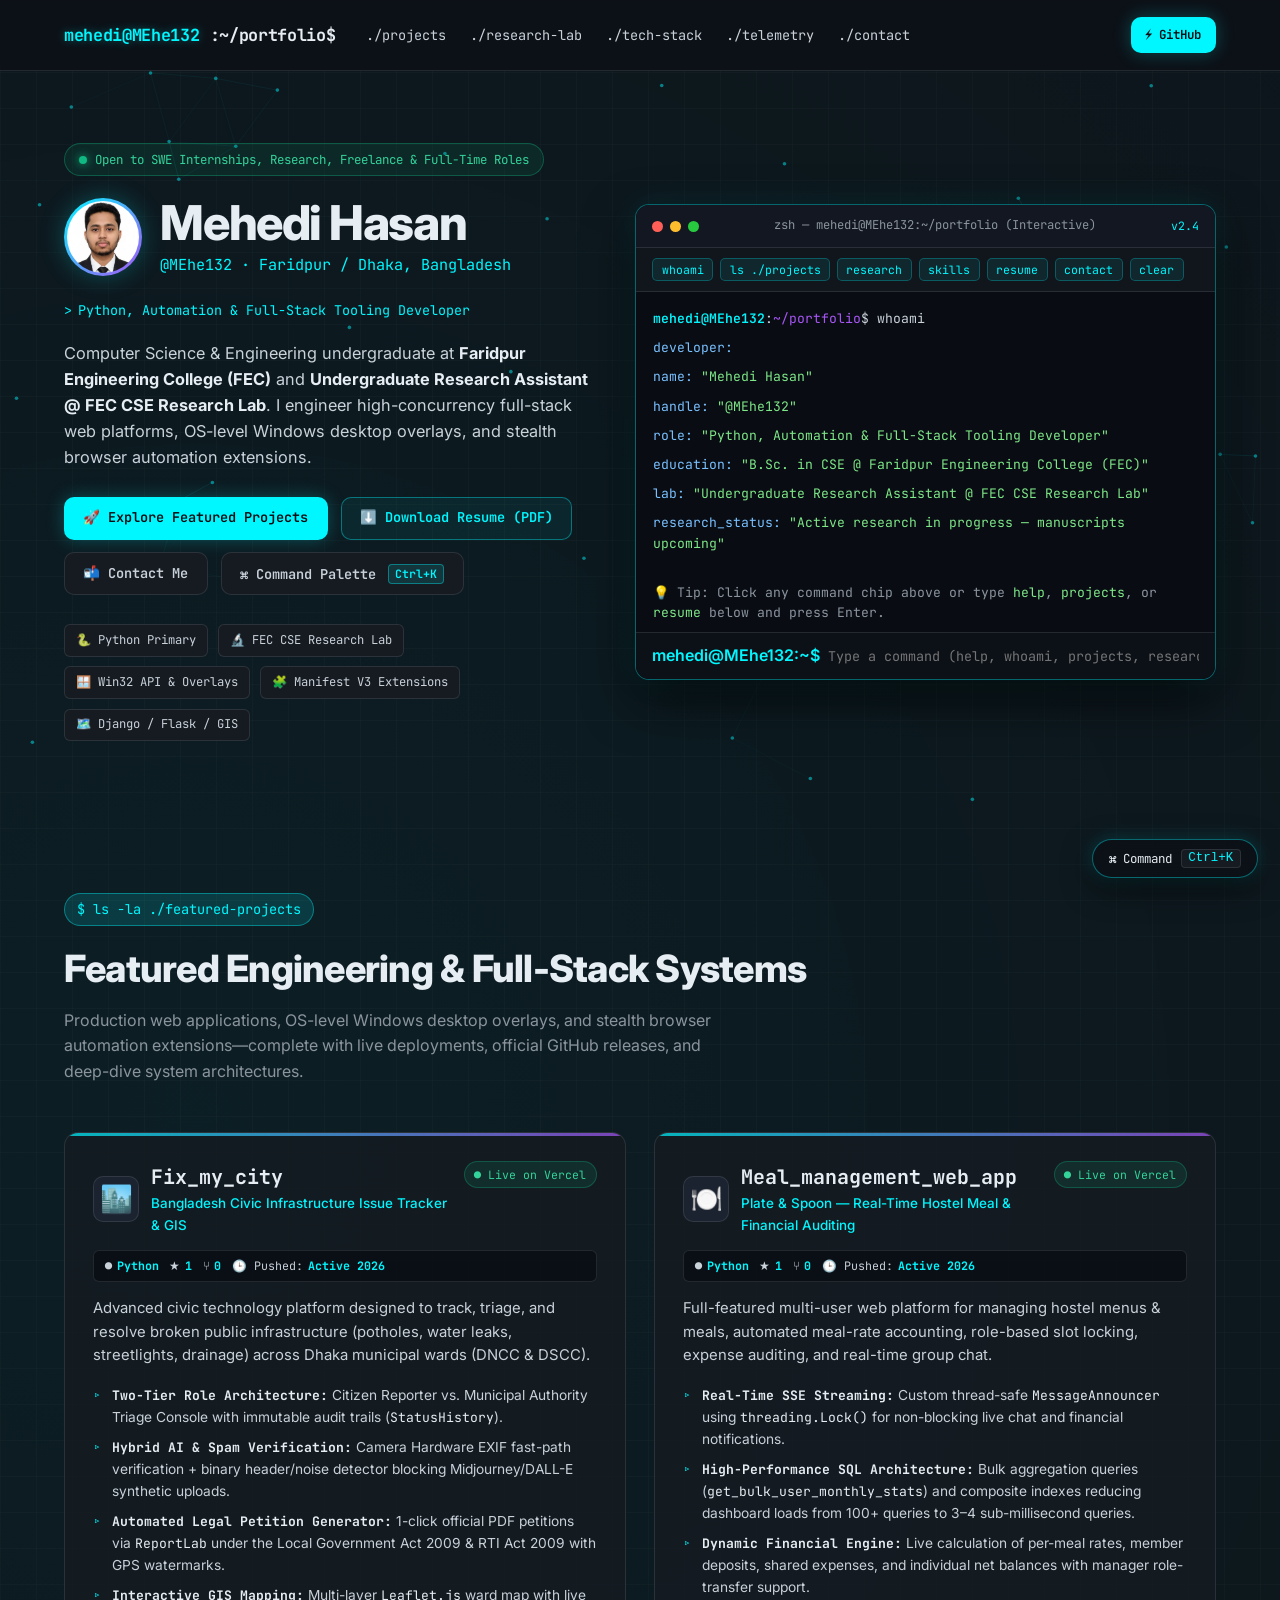
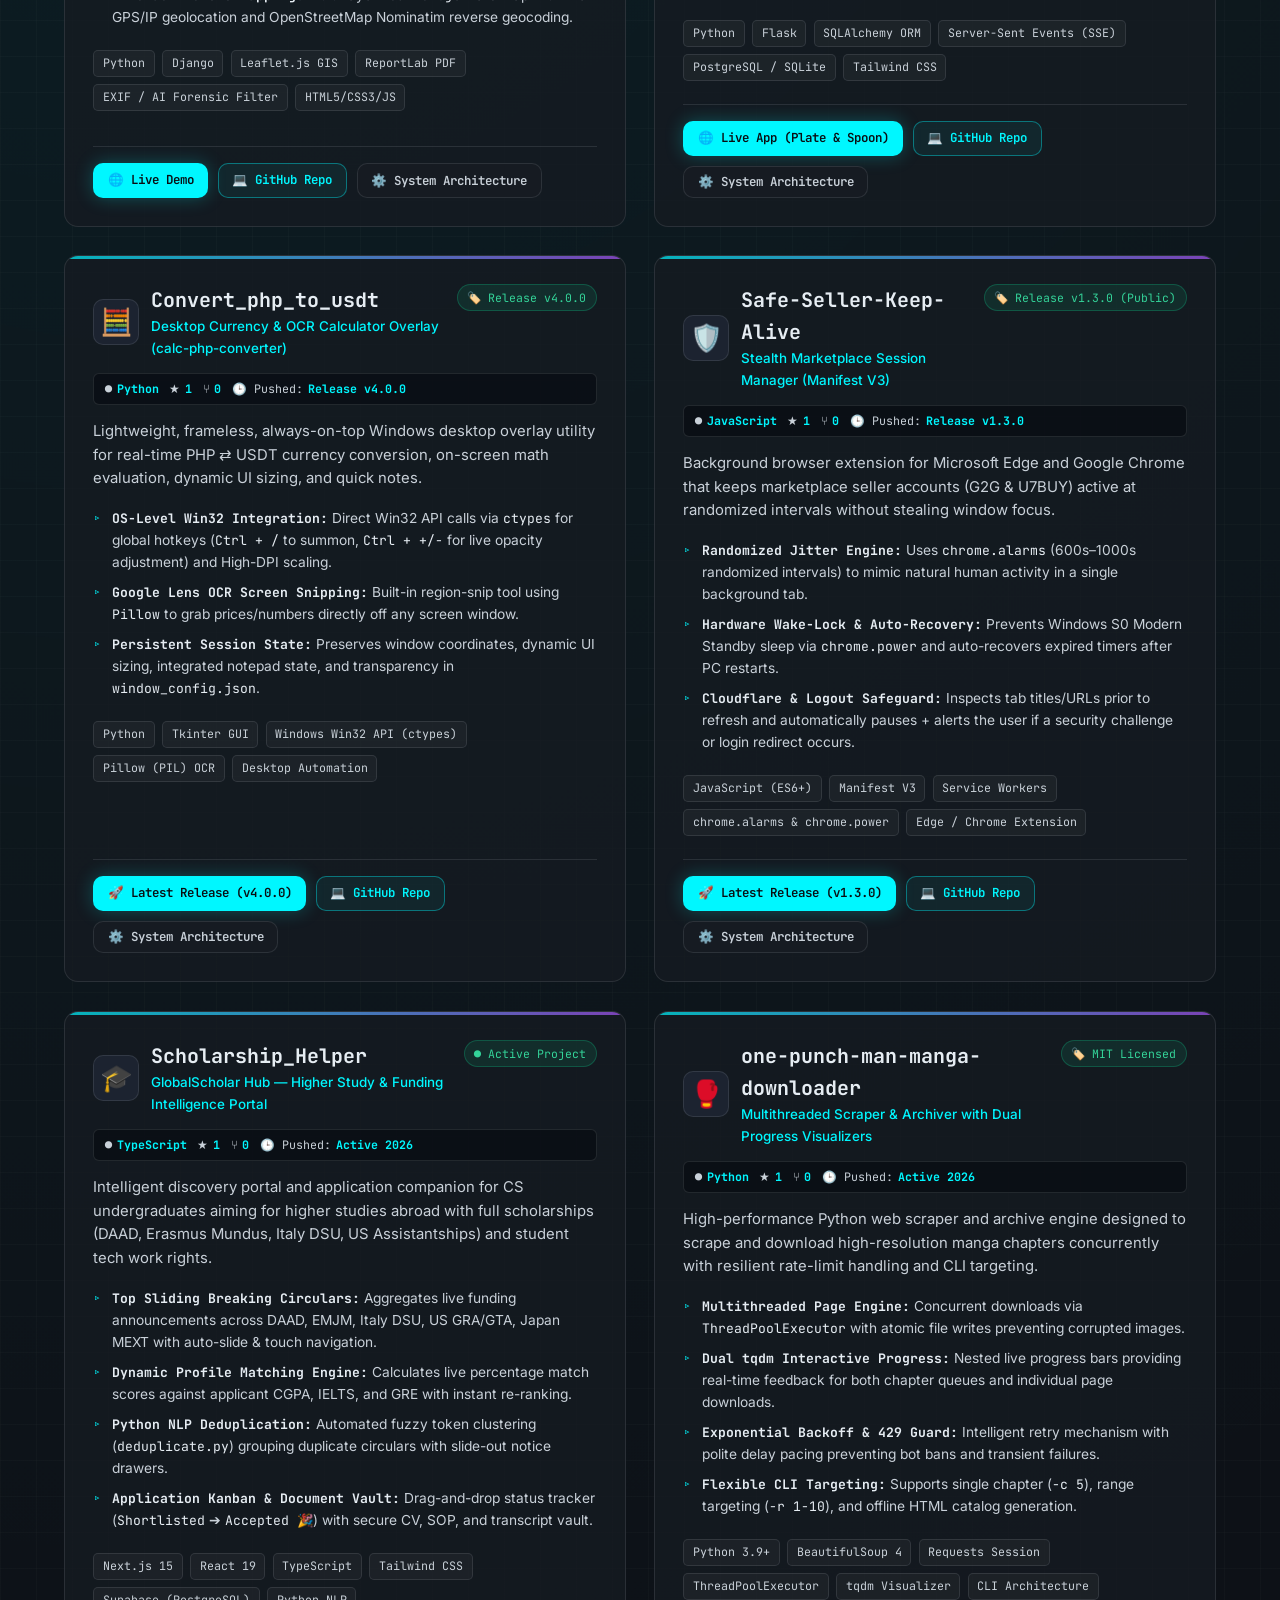
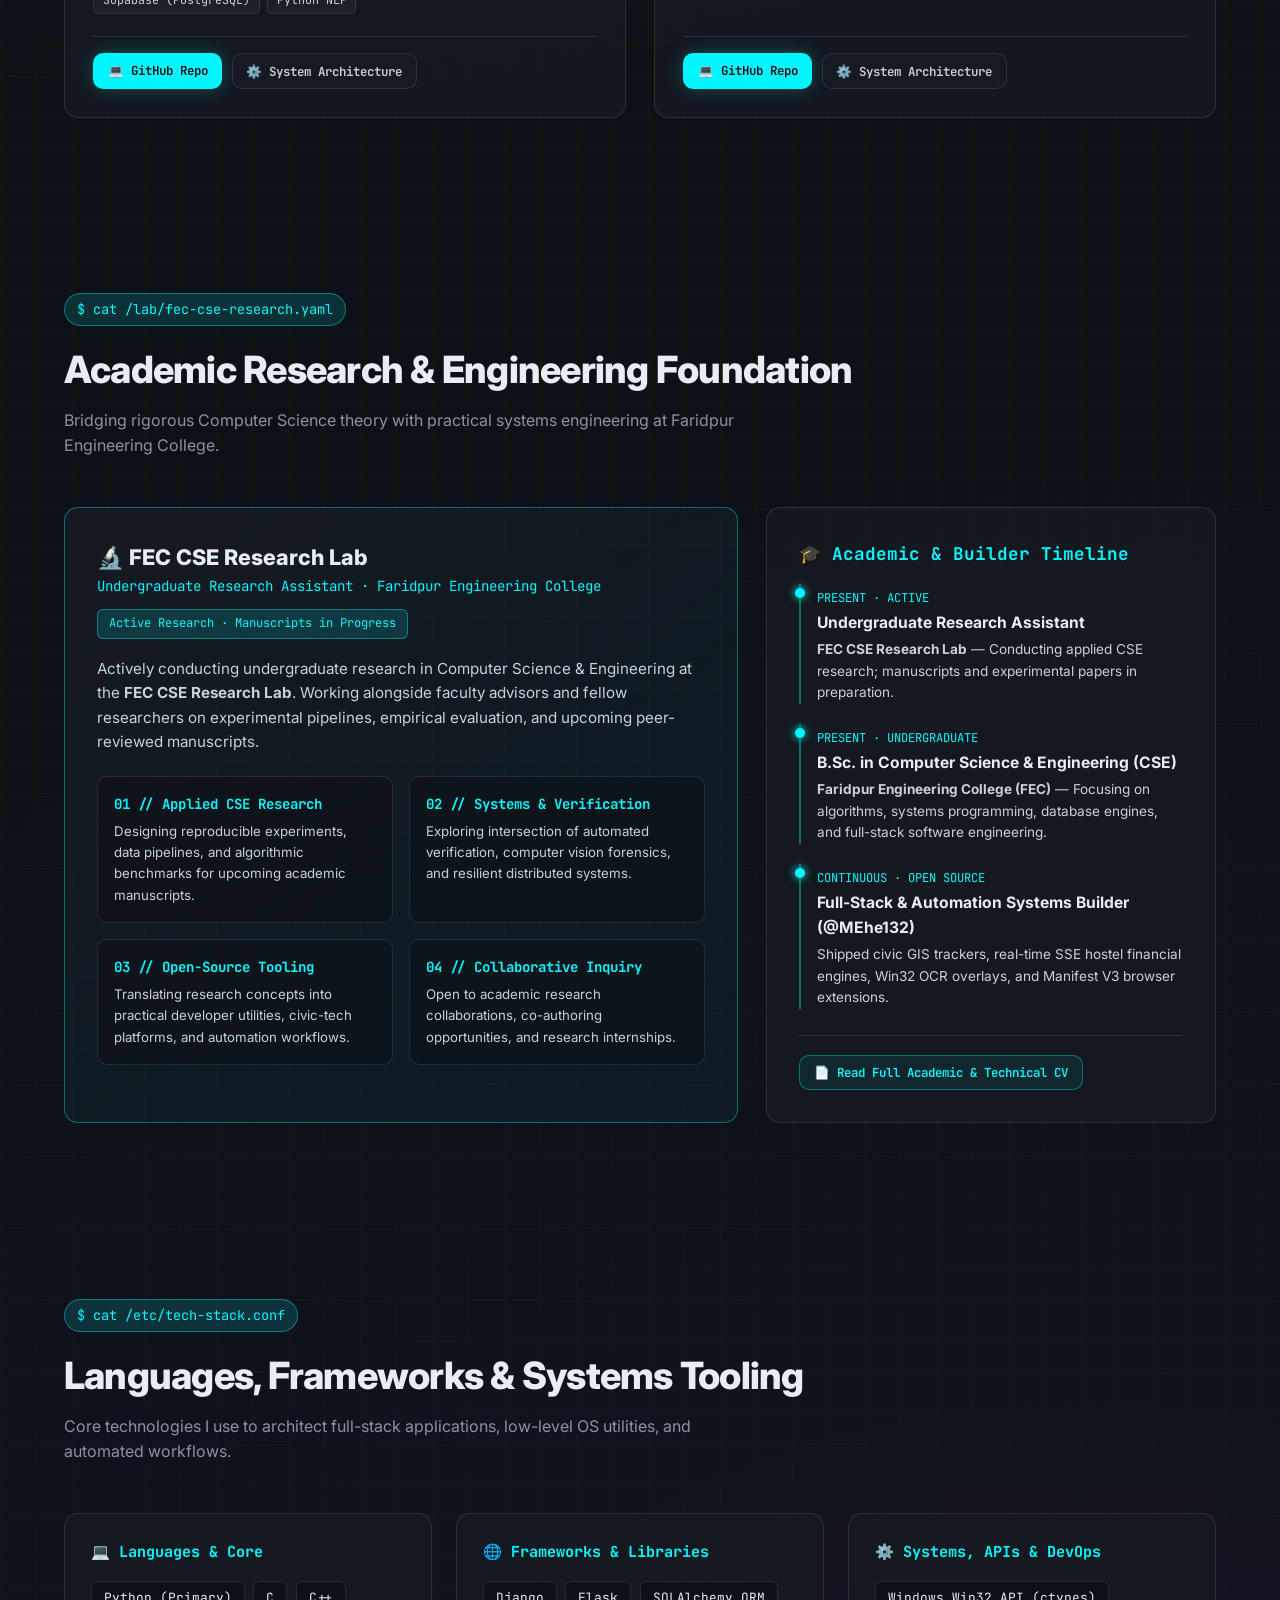
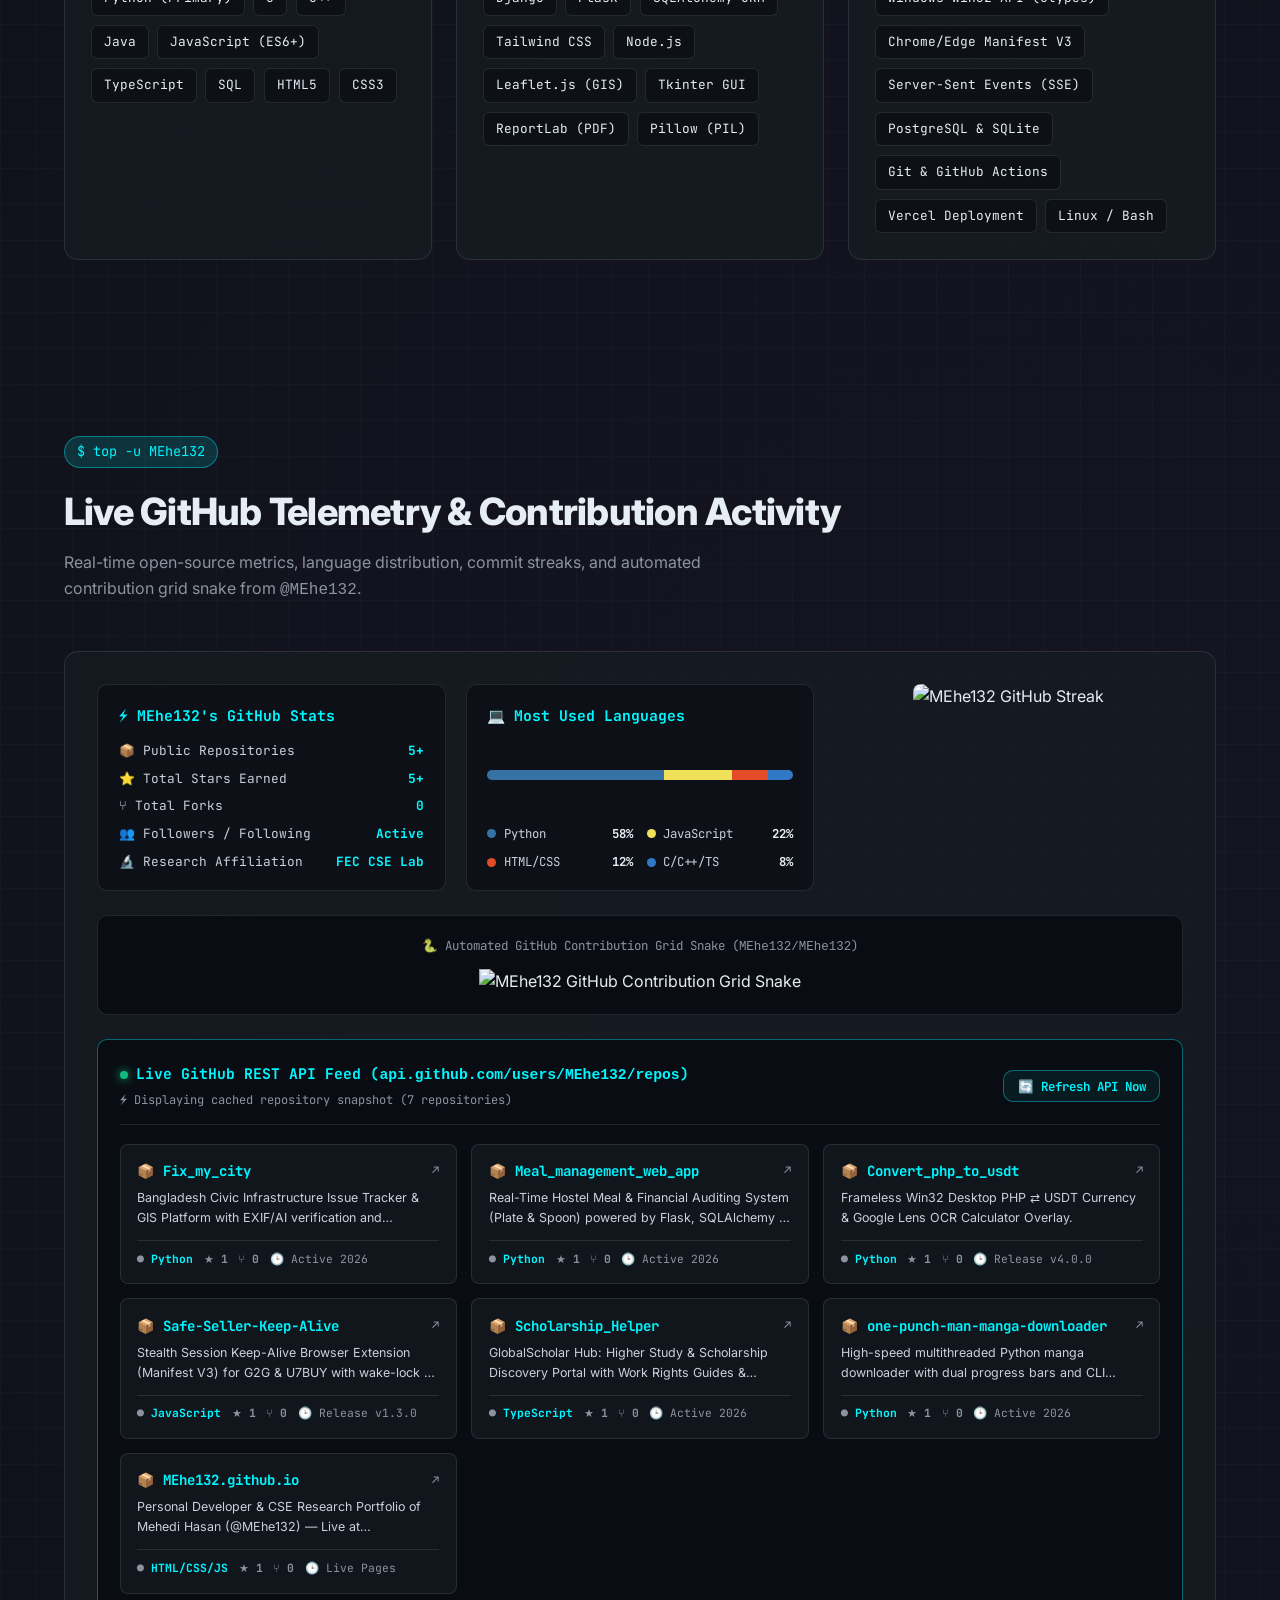
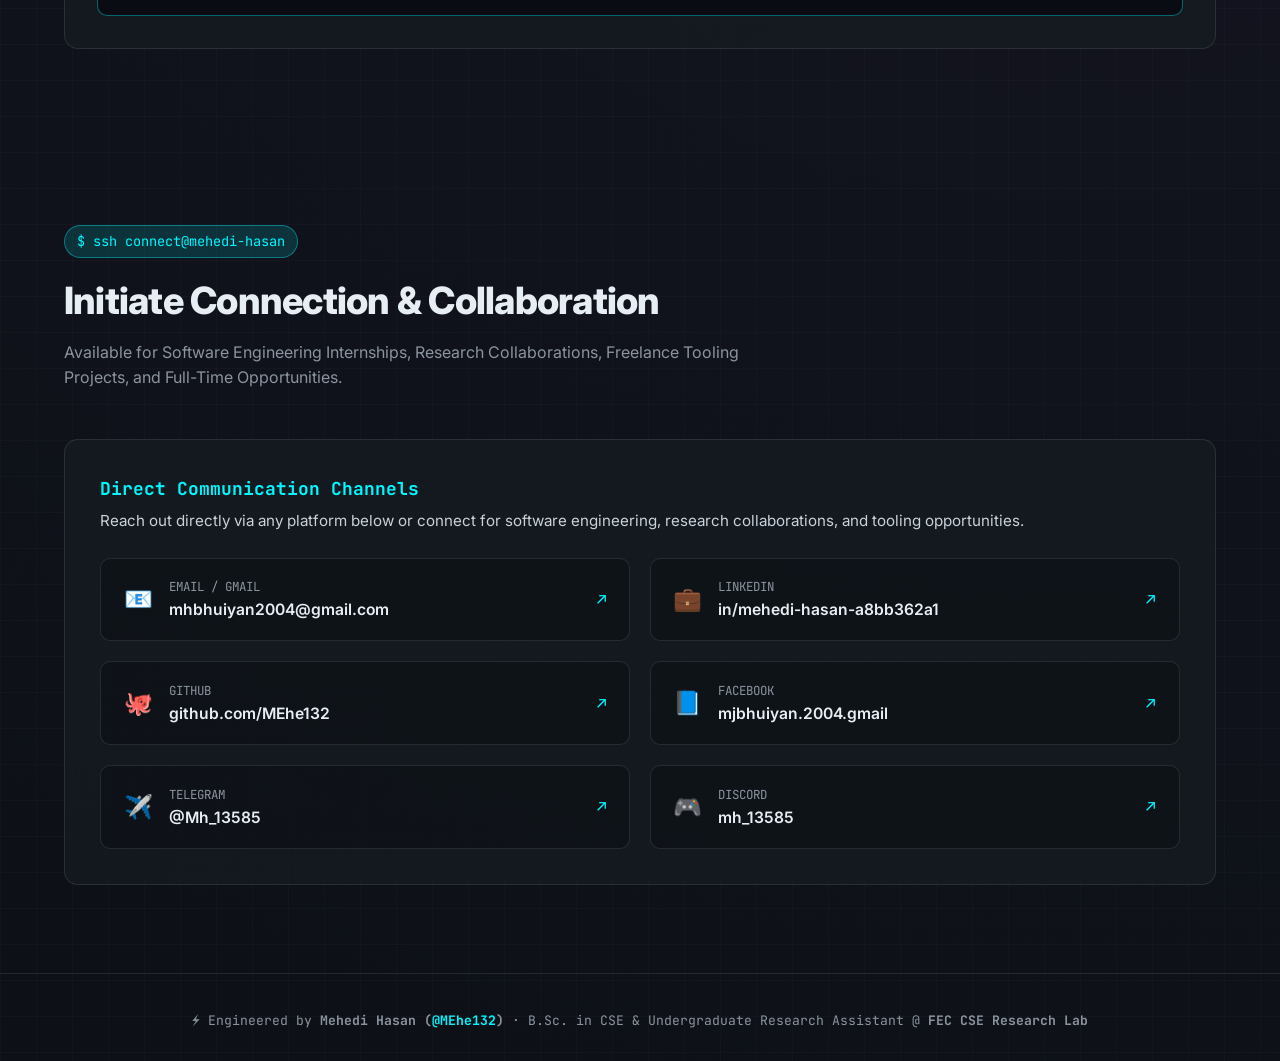
==== commit 879f0199: "fix(assets): bundle local avatar and profile photo to fix missing image on GitHub Pages" ====
--- a/index.html
+++ b/index.html
@@ -19,7 +19,7 @@
   <link rel="preconnect" href="https://fonts.gstatic.com" crossorigin />
   <link href="https://fonts.googleapis.com/css2?family=Inter:wght@400;500;600;700;800&family=JetBrains+Mono:ital,wght@0,400;0,500;0,600;0,700;1,400&display=swap" rel="stylesheet" />
 
-  <link rel="icon" type="image/png" href="https://github.com/MEhe132.png" />
+  <link rel="icon" type="image/jpeg" href="assets/avatar.jpg" />
   <link rel="stylesheet" href="styles.css?v=2.6.0" />
 </head>
 <body>
@@ -66,7 +66,7 @@
 
           <div class="hero-identity">
             <div class="avatar-wrap">
-              <img src="https://github.com/MEhe132.png" alt="Mehedi Hasan (@MEhe132)" fetchpriority="high" />
+              <img src="assets/avatar.jpg" alt="Mehedi Hasan (@MEhe132)" fetchpriority="high" onerror="this.onerror=null;this.src='https://avatars.githubusercontent.com/u/166705362?v=4';" />
             </div>
             <div>
               <h1 class="hero-name">Mehedi Hasan</h1>
